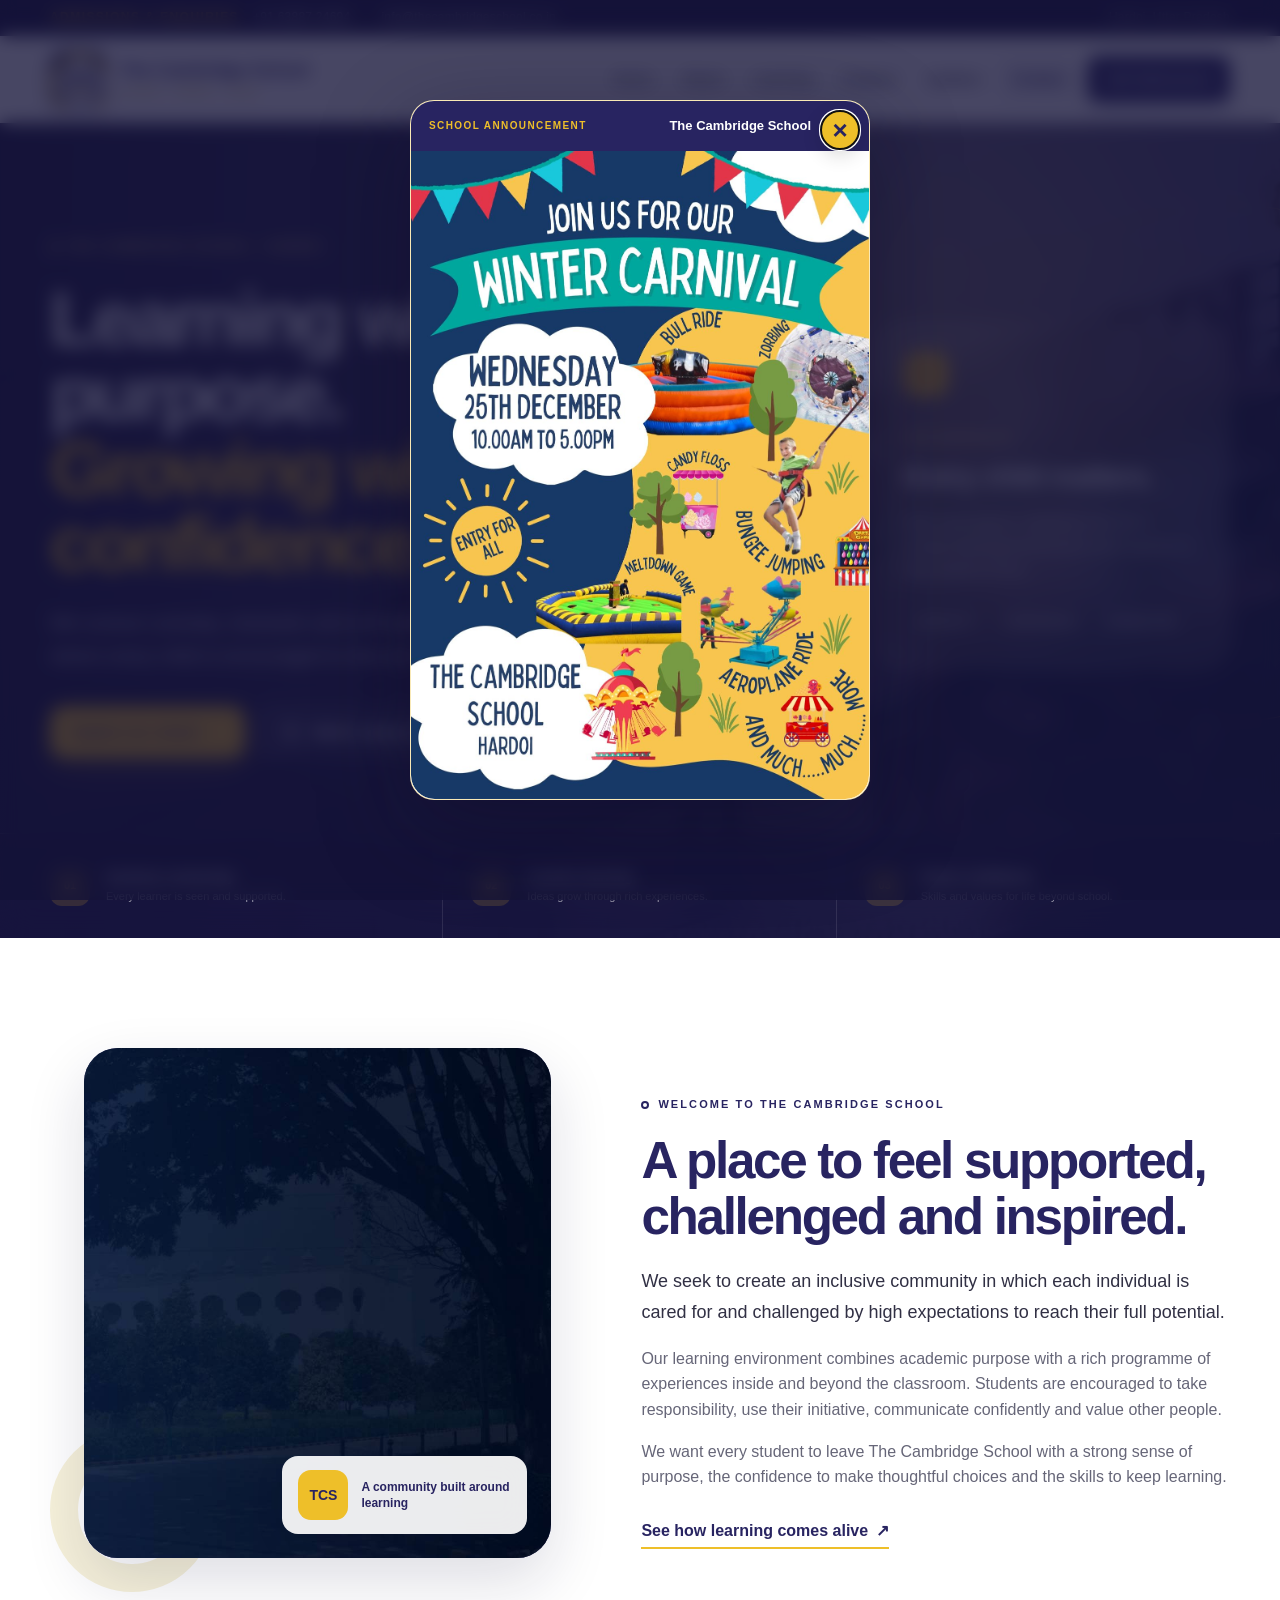
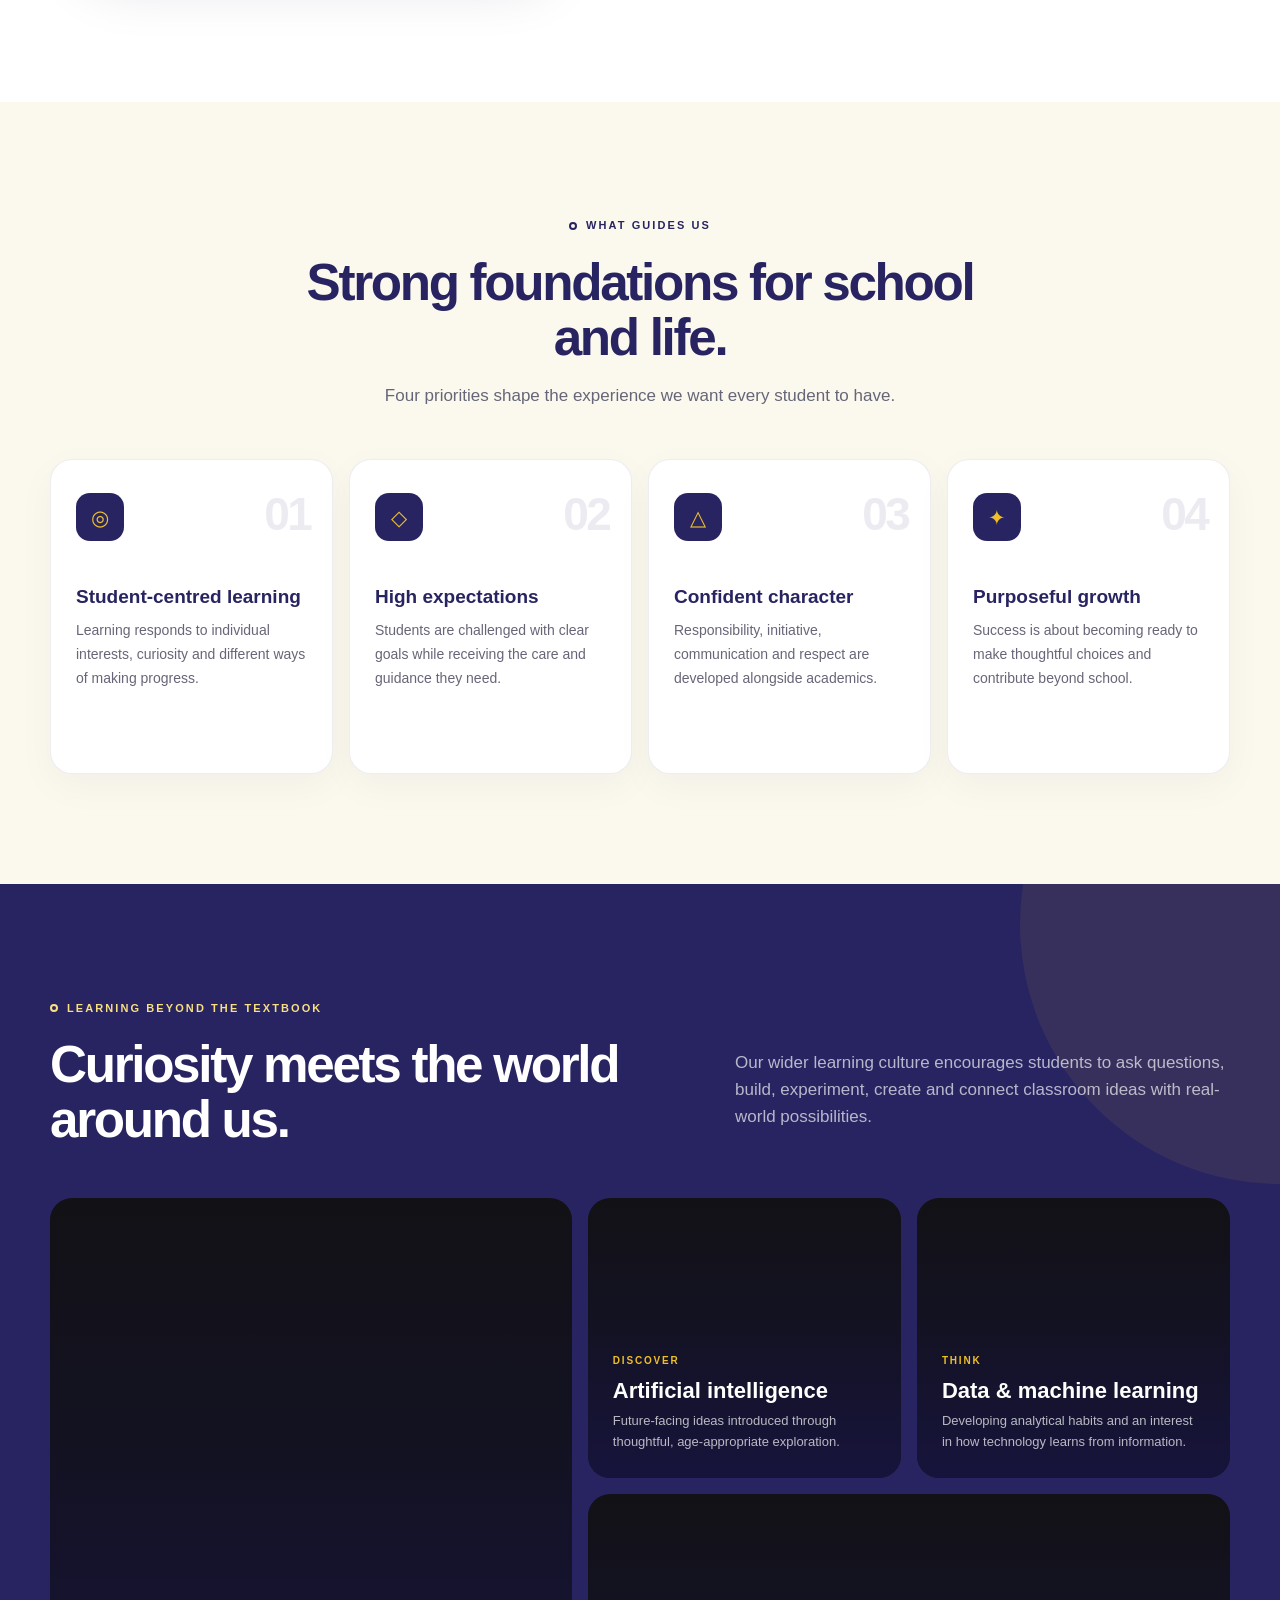
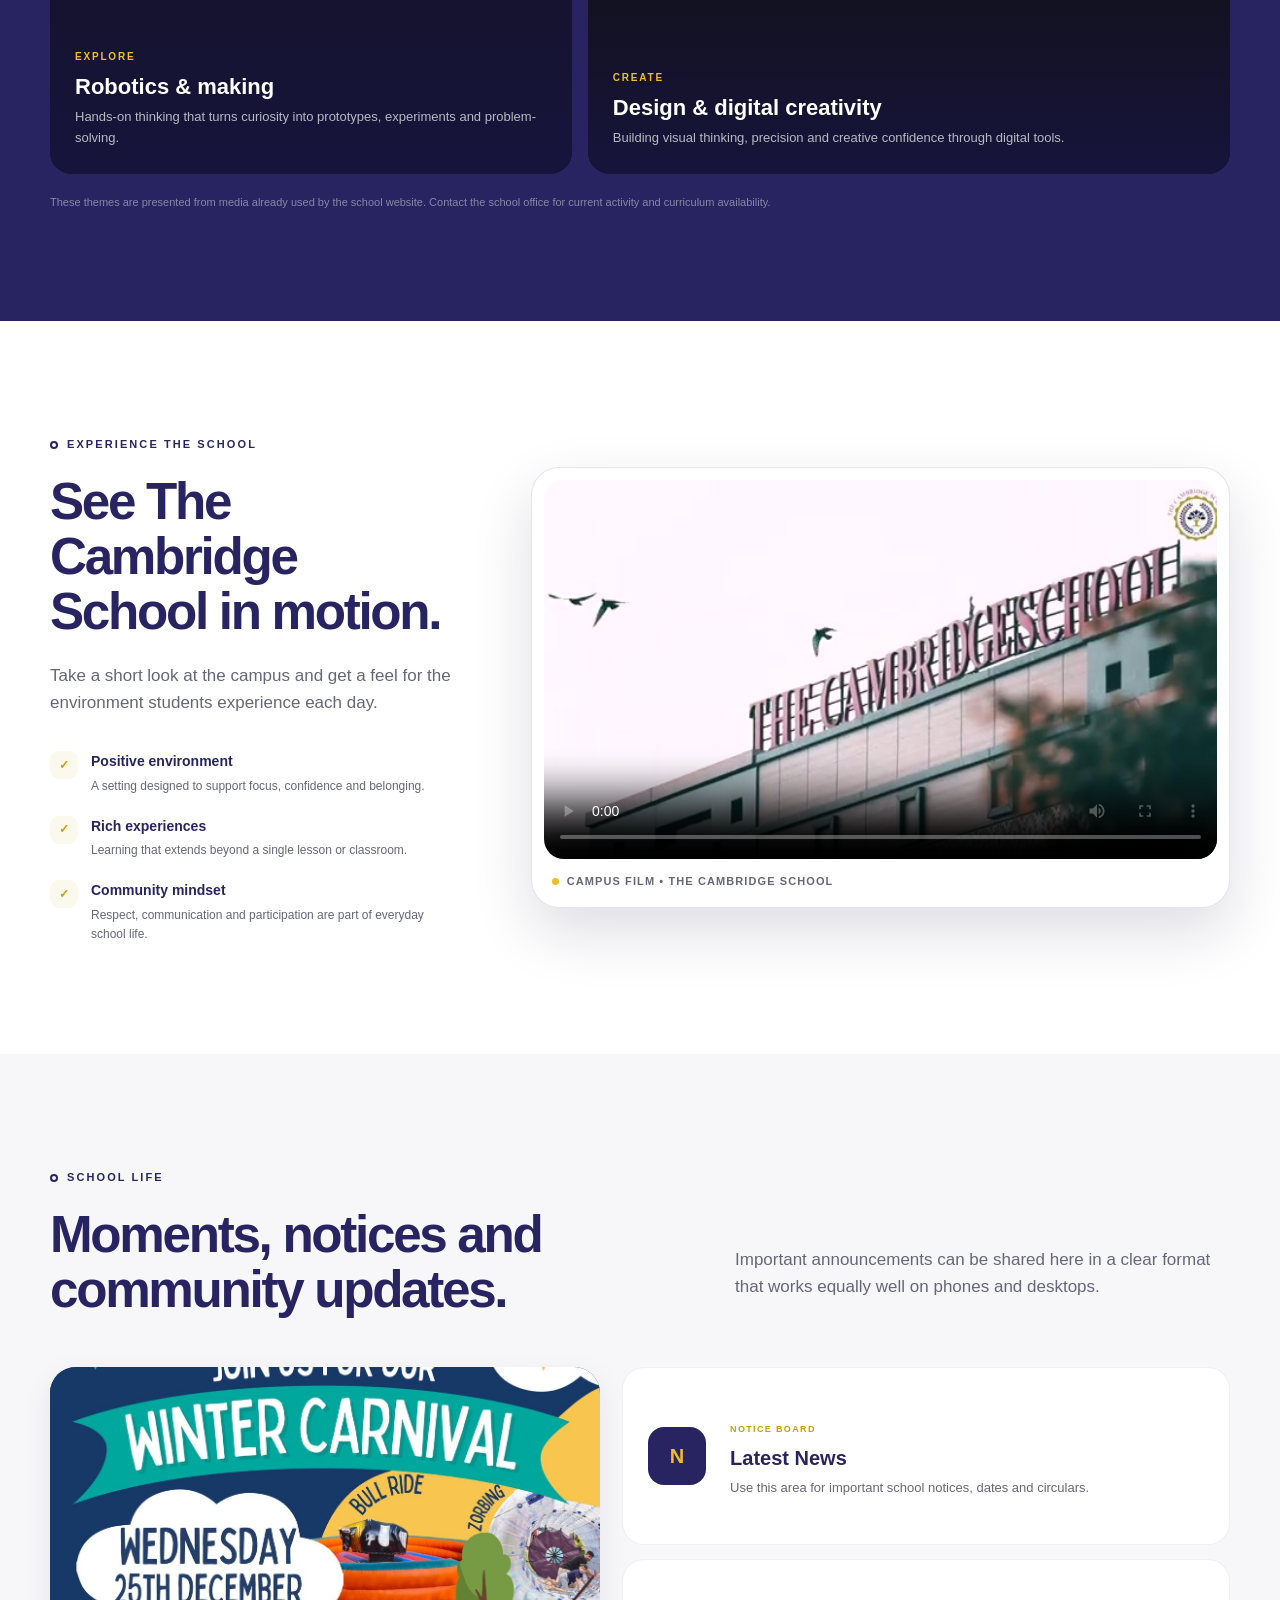
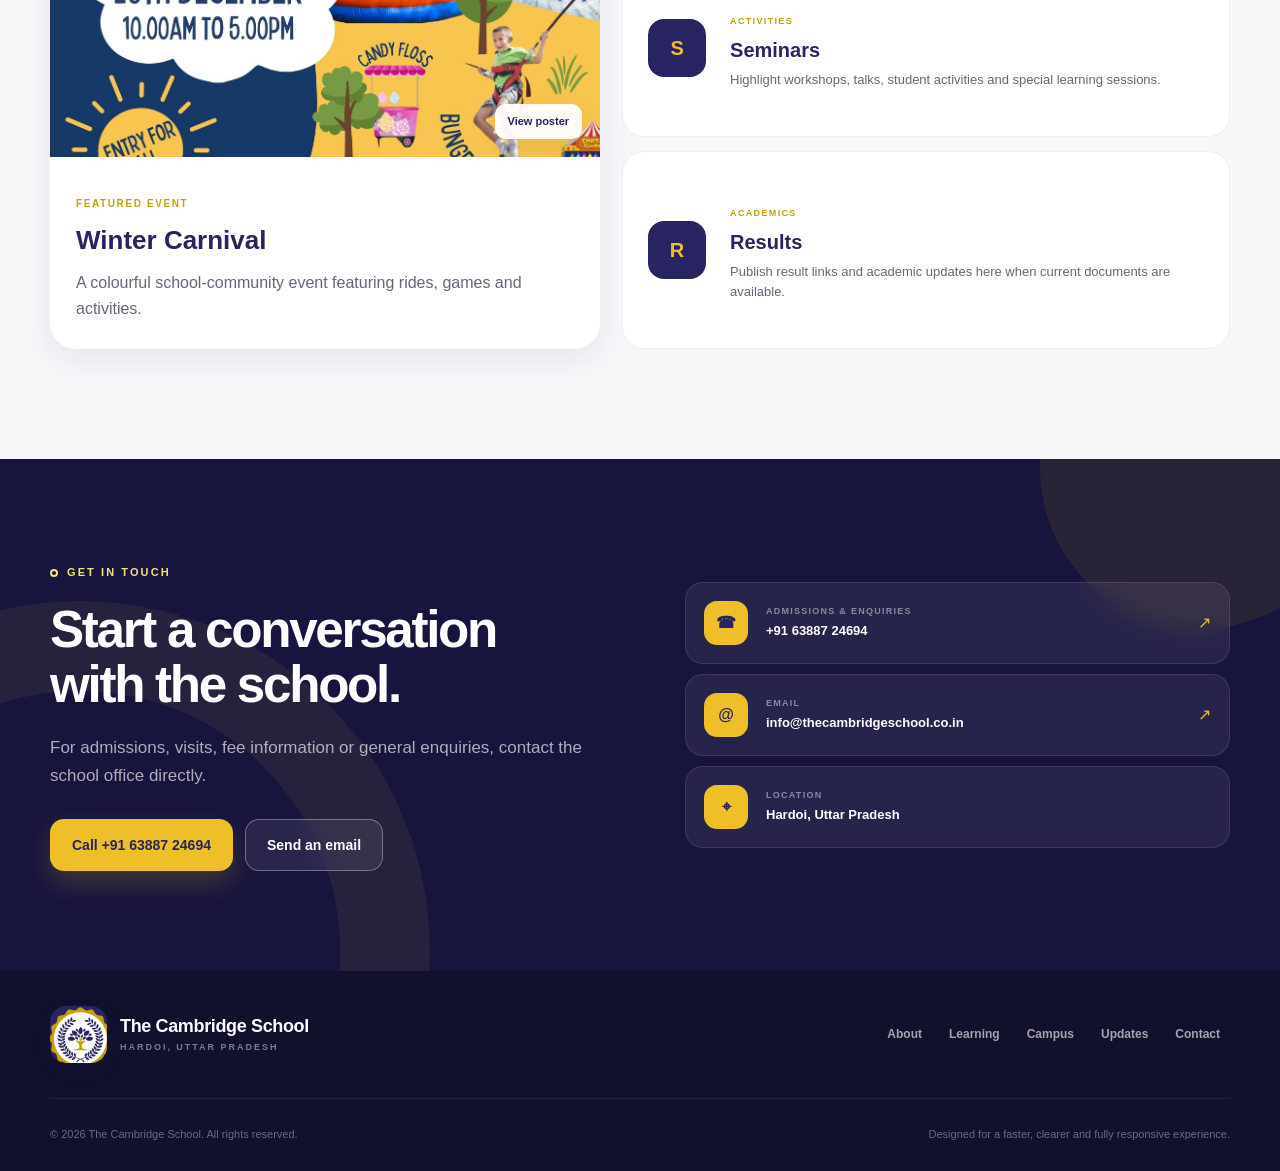
==== index.html @ be582497 "Add files via upload" ====
<!doctype html>
<html lang="en">
<head>
  <meta charset="utf-8">
  <meta name="viewport" content="width=device-width, initial-scale=1">
  <meta name="theme-color" content="#282461">
  <meta name="description" content="The Cambridge School, Hardoi. A caring, inclusive learning community focused on confidence, curiosity and purposeful growth.">
  <title>The Cambridge School | Hardoi</title>
  <link rel="icon" href="images/crest.png">
  <link rel="preload" href="images/campus-hero.jpg" as="image">
  <link rel="stylesheet" href="css/style.css">
</head>
<body>
  <a class="skip-link" href="#main">Skip to content</a>

  <div class="welcome-popup" id="welcome-popup" hidden aria-hidden="true">
    <div class="welcome-popup-backdrop" data-welcome-close></div>
    <section class="welcome-popup-card" role="dialog" aria-modal="true" aria-labelledby="welcome-popup-title">
      <button class="welcome-popup-close" type="button" data-welcome-close aria-label="Close announcement">×</button>
      <div class="welcome-popup-heading">
        <span>School announcement</span>
        <strong id="welcome-popup-title">The Cambridge School</strong>
      </div>
      <img src="images/tcss.jpeg" alt="The Cambridge School announcement">
    </section>
  </div>

  <div class="utility-bar">
    <div class="container utility-inner">
      <div class="utility-left">
        <span class="utility-label">Admissions & Enquiries</span>
        <a href="tel:+916388724694">+91 63887 24694</a>
        <span class="utility-separator" aria-hidden="true"></span>
        <a href="mailto:info@thecambridgeschool.co.in">info@thecambridgeschool.co.in</a>
      </div>
      <div class="utility-right">
        <span>Hardoi, Uttar Pradesh</span>
      </div>
    </div>
  </div>

  <header class="site-header" id="site-header">
    <div class="container nav-wrap">
      <a class="brand" href="#home" aria-label="The Cambridge School home">
        <span class="brand-mark"><img src="images/crest.png" alt="The Cambridge School crest"></span>
        <span class="brand-copy">
          <strong>The Cambridge School</strong>
          <small>Learn • Grow • Lead</small>
        </span>
      </a>

      <button class="menu-toggle" type="button" aria-expanded="false" aria-controls="site-nav" aria-label="Open navigation">
        <span></span><span></span><span></span>
      </button>

      <nav class="site-nav" id="site-nav" aria-label="Main navigation">
        <a href="#home">Home</a>
        <a href="#about">About</a>
        <a href="#learning">Learning</a>
        <a href="#campus">Campus</a>
        <a href="#updates">Updates</a>
        <a href="#contact">Contact</a>
        <a class="nav-cta" href="tel:+916388724694">Call Admissions</a>
      </nav>
    </div>
  </header>

  <main id="main">
    <section class="hero" id="home" aria-labelledby="hero-title">
      <video class="hero-video" autoplay muted loop playsinline poster="images/campus-hero.jpg" aria-hidden="true">
        <source src="media/campus-tour.mp4" type="video/mp4">
      </video>
      <div class="hero-overlay"></div>
      <div class="hero-shape hero-shape-one" aria-hidden="true"></div>
      <div class="hero-shape hero-shape-two" aria-hidden="true"></div>

      <div class="container hero-content">
        <div class="hero-copy reveal">
          <span class="eyebrow eyebrow-light"><span class="eyebrow-dot"></span>The Cambridge School • Hardoi</span>
          <h1 id="hero-title">Learning with purpose.<br><span>Growing with confidence.</span></h1>
          <p>We nurture curiosity, character and self-belief in an inclusive school community where every child is encouraged to discover their potential.</p>
          <div class="hero-actions">
            <a class="button button-primary" href="#about">Explore our school <span aria-hidden="true">→</span></a>
            <a class="button button-ghost" href="#campus"><span class="play-icon" aria-hidden="true">▶</span> Watch campus film</a>
          </div>
        </div>

        <aside class="hero-card reveal" aria-label="Our approach">
          <div class="hero-card-icon" aria-hidden="true">✦</div>
          <p class="card-kicker">Our approach</p>
          <h2>Every child matters.</h2>
          <p>High expectations, individual care and a creative learning environment work together to help students thrive.</p>
          <div class="value-pills" aria-label="School values">
            <span>Curiosity</span><span>Confidence</span><span>Character</span>
          </div>
        </aside>
      </div>

      <div class="hero-bottom">
        <div class="container hero-highlights">
          <div><span class="highlight-icon">01</span><p><strong>Inclusive community</strong><small>Every learner is seen and supported.</small></p></div>
          <div><span class="highlight-icon">02</span><p><strong>Creative learning</strong><small>Ideas grow through rich experiences.</small></p></div>
          <div><span class="highlight-icon">03</span><p><strong>Future confidence</strong><small>Skills and values for life beyond school.</small></p></div>
        </div>
      </div>
    </section>

    <section class="section intro" id="about">
      <div class="container intro-grid">
        <div class="intro-visual reveal">
          <div class="image-frame">
            <img src="images/about-us-bg.jpg" alt="The Cambridge School campus">
            <div class="image-badge">
              <span class="image-badge-number">TCS</span>
              <span>A community built around learning</span>
            </div>
          </div>
          <div class="gold-orbit" aria-hidden="true"></div>
        </div>

        <div class="intro-copy reveal">
          <span class="eyebrow"><span class="eyebrow-dot"></span>Welcome to The Cambridge School</span>
          <h2>A place to feel supported, challenged and inspired.</h2>
          <p class="lead">We seek to create an inclusive community in which each individual is cared for and challenged by high expectations to reach their full potential.</p>
          <p>Our learning environment combines academic purpose with a rich programme of experiences inside and beyond the classroom. Students are encouraged to take responsibility, use their initiative, communicate confidently and value other people.</p>
          <p>We want every student to leave The Cambridge School with a strong sense of purpose, the confidence to make thoughtful choices and the skills to keep learning.</p>
          <a class="text-link" href="#learning">See how learning comes alive <span aria-hidden="true">↗</span></a>
        </div>
      </div>
    </section>

    <section class="section principles" aria-labelledby="principles-title">
      <div class="container">
        <div class="section-heading centered reveal">
          <span class="eyebrow"><span class="eyebrow-dot"></span>What guides us</span>
          <h2 id="principles-title">Strong foundations for school and life.</h2>
          <p>Four priorities shape the experience we want every student to have.</p>
        </div>
        <div class="principle-grid">
          <article class="principle-card reveal">
            <span class="principle-number">01</span>
            <div class="principle-icon" aria-hidden="true">◎</div>
            <h3>Student-centred learning</h3>
            <p>Learning responds to individual interests, curiosity and different ways of making progress.</p>
          </article>
          <article class="principle-card reveal">
            <span class="principle-number">02</span>
            <div class="principle-icon" aria-hidden="true">◇</div>
            <h3>High expectations</h3>
            <p>Students are challenged with clear goals while receiving the care and guidance they need.</p>
          </article>
          <article class="principle-card reveal">
            <span class="principle-number">03</span>
            <div class="principle-icon" aria-hidden="true">△</div>
            <h3>Confident character</h3>
            <p>Responsibility, initiative, communication and respect are developed alongside academics.</p>
          </article>
          <article class="principle-card reveal">
            <span class="principle-number">04</span>
            <div class="principle-icon" aria-hidden="true">✦</div>
            <h3>Purposeful growth</h3>
            <p>Success is about becoming ready to make thoughtful choices and contribute beyond school.</p>
          </article>
        </div>
      </div>
    </section>

    <section class="section learning" id="learning" aria-labelledby="learning-title">
      <div class="container">
        <div class="section-heading split-heading reveal">
          <div>
            <span class="eyebrow eyebrow-light"><span class="eyebrow-dot"></span>Learning beyond the textbook</span>
            <h2 id="learning-title">Curiosity meets the world around us.</h2>
          </div>
          <p>Our wider learning culture encourages students to ask questions, build, experiment, create and connect classroom ideas with real-world possibilities.</p>
        </div>

        <div class="learning-grid">
          <article class="learning-card large reveal" style="--card-image:url('images/robotics.jpg')">
            <div class="learning-card-content">
              <span>Explore</span>
              <h3>Robotics & making</h3>
              <p>Hands-on thinking that turns curiosity into prototypes, experiments and problem-solving.</p>
            </div>
          </article>
          <article class="learning-card reveal" style="--card-image:url('images/artificial-intelligence.jpg')">
            <div class="learning-card-content">
              <span>Discover</span>
              <h3>Artificial intelligence</h3>
              <p>Future-facing ideas introduced through thoughtful, age-appropriate exploration.</p>
            </div>
          </article>
          <article class="learning-card reveal" style="--card-image:url('images/machine-learning.jpg')">
            <div class="learning-card-content">
              <span>Think</span>
              <h3>Data & machine learning</h3>
              <p>Developing analytical habits and an interest in how technology learns from information.</p>
            </div>
          </article>
          <article class="learning-card wide reveal" style="--card-image:url('images/autocad.jpg')">
            <div class="learning-card-content">
              <span>Create</span>
              <h3>Design & digital creativity</h3>
              <p>Building visual thinking, precision and creative confidence through digital tools.</p>
            </div>
          </article>
        </div>
        <p class="learning-note reveal">These themes are presented from media already used by the school website. Contact the school office for current activity and curriculum availability.</p>
      </div>
    </section>

    <section class="section campus" id="campus" aria-labelledby="campus-title">
      <div class="container campus-grid">
        <div class="campus-copy reveal">
          <span class="eyebrow"><span class="eyebrow-dot"></span>Experience the school</span>
          <h2 id="campus-title">See The Cambridge School in motion.</h2>
          <p>Take a short look at the campus and get a feel for the environment students experience each day.</p>
          <div class="campus-points">
            <div><span>✓</span><p><strong>Positive environment</strong><small>A setting designed to support focus, confidence and belonging.</small></p></div>
            <div><span>✓</span><p><strong>Rich experiences</strong><small>Learning that extends beyond a single lesson or classroom.</small></p></div>
            <div><span>✓</span><p><strong>Community mindset</strong><small>Respect, communication and participation are part of everyday school life.</small></p></div>
          </div>
        </div>
        <div class="video-shell reveal">
          <video controls preload="metadata" poster="images/campus-hero.jpg">
            <source src="media/campus-tour.mp4" type="video/mp4">
            Your browser does not support embedded video.
          </video>
          <div class="video-caption"><span class="video-dot"></span>Campus film • The Cambridge School</div>
        </div>
      </div>
    </section>

    <section class="section updates" id="updates" aria-labelledby="updates-title">
      <div class="container">
        <div class="section-heading split-heading dark-text reveal">
          <div>
            <span class="eyebrow"><span class="eyebrow-dot"></span>School life</span>
            <h2 id="updates-title">Moments, notices and community updates.</h2>
          </div>
          <p>Important announcements can be shared here in a clear format that works equally well on phones and desktops.</p>
        </div>

        <div class="updates-grid">
          <article class="event-card reveal">
            <button class="event-image-button" type="button" data-poster-open aria-label="View Winter Carnival poster">
              <img src="images/winter-carnival.jpeg" alt="Winter Carnival event poster">
              <span>View poster</span>
            </button>
            <div class="event-content">
              <span class="event-tag">Featured event</span>
              <h3>Winter Carnival</h3>
              <p>A colourful school-community event featuring rides, games and activities.</p>
            </div>
          </article>

          <div class="update-stack">
            <article class="update-card reveal">
              <div class="update-icon" aria-hidden="true">N</div>
              <div><span>Notice board</span><h3>Latest News</h3><p>Use this area for important school notices, dates and circulars.</p></div>
            </article>
            <article class="update-card reveal">
              <div class="update-icon" aria-hidden="true">S</div>
              <div><span>Activities</span><h3>Seminars</h3><p>Highlight workshops, talks, student activities and special learning sessions.</p></div>
            </article>
            <article class="update-card reveal">
              <div class="update-icon" aria-hidden="true">R</div>
              <div><span>Academics</span><h3>Results</h3><p>Publish result links and academic updates here when current documents are available.</p></div>
            </article>
          </div>
        </div>
      </div>
    </section>

    <section class="contact-section" id="contact" aria-labelledby="contact-title">
      <div class="container contact-grid">
        <div class="contact-copy reveal">
          <span class="eyebrow eyebrow-light"><span class="eyebrow-dot"></span>Get in touch</span>
          <h2 id="contact-title">Start a conversation with the school.</h2>
          <p>For admissions, visits, fee information or general enquiries, contact the school office directly.</p>
          <div class="contact-actions">
            <a class="button button-primary" href="tel:+916388724694">Call +91 63887 24694</a>
            <a class="button button-ghost" href="mailto:info@thecambridgeschool.co.in">Send an email</a>
          </div>
        </div>
        <div class="contact-cards reveal">
          <a href="tel:+916388724694"><span class="contact-card-icon">☎</span><div><small>Admissions & Enquiries</small><strong>+91 63887 24694</strong></div><span>↗</span></a>
          <a href="mailto:info@thecambridgeschool.co.in"><span class="contact-card-icon">@</span><div><small>Email</small><strong>info@thecambridgeschool.co.in</strong></div><span>↗</span></a>
          <div class="contact-card-static"><span class="contact-card-icon">⌖</span><div><small>Location</small><strong>Hardoi, Uttar Pradesh</strong></div></div>
        </div>
      </div>
    </section>
  </main>

  <footer class="site-footer">
    <div class="container footer-top">
      <a class="brand footer-brand" href="#home">
        <span class="brand-mark"><img src="images/crest.png" alt=""></span>
        <span class="brand-copy"><strong>The Cambridge School</strong><small>Hardoi, Uttar Pradesh</small></span>
      </a>
      <div class="footer-links" aria-label="Footer navigation">
        <a href="#about">About</a><a href="#learning">Learning</a><a href="#campus">Campus</a><a href="#updates">Updates</a><a href="#contact">Contact</a>
      </div>
    </div>
    <div class="container footer-bottom">
      <p>© <span id="year"></span> The Cambridge School. All rights reserved.</p>
      <p>Designed for a faster, clearer and fully responsive experience.</p>
    </div>
  </footer>

  <button class="back-to-top" type="button" aria-label="Back to top" title="Back to top">↑</button>

  <dialog class="poster-modal" id="poster-modal">
    <button class="modal-close" type="button" data-poster-close aria-label="Close poster">×</button>
    <img src="images/winter-carnival.jpeg" alt="Winter Carnival poster in full view">
  </dialog>

  <script src="js/main.js"></script>
</body>
</html>
---- css/style.css ----
:root {
  --navy: #282461;
  --navy-deep: #17143e;
  --navy-soft: #39347c;
  --gold: #c3a207;
  --yellow: #eebf29;
  --yellow-soft: #f8df82;
  --cream: #fbf8ee;
  --paper: #ffffff;
  --ink: #171727;
  --muted: #666678;
  --line: rgba(40, 36, 97, 0.12);
  --shadow-sm: 0 10px 30px rgba(23, 20, 62, 0.08);
  --shadow-md: 0 24px 60px rgba(23, 20, 62, 0.14);
  --shadow-lg: 0 34px 90px rgba(23, 20, 62, 0.22);
  --radius-sm: 14px;
  --radius-md: 22px;
  --radius-lg: 34px;
  --container: min(1180px, calc(100% - 40px));
}

* { box-sizing: border-box; }
html { scroll-behavior: smooth; }
body {
  margin: 0;
  background: var(--paper);
  color: var(--ink);
  font-family: Inter, ui-sans-serif, -apple-system, BlinkMacSystemFont, "Segoe UI", Roboto, Helvetica, Arial, sans-serif;
  line-height: 1.6;
  -webkit-font-smoothing: antialiased;
}
body.menu-open { overflow: hidden; }
img, video { display: block; max-width: 100%; }
a { color: inherit; text-decoration: none; }
button { font: inherit; }
::selection { background: var(--yellow); color: var(--navy); }

.skip-link {
  position: fixed;
  z-index: 9999;
  left: 16px;
  top: -80px;
  padding: 12px 16px;
  border-radius: 10px;
  background: var(--yellow);
  color: var(--navy);
  font-weight: 800;
  transition: top .2s ease;
}
.skip-link:focus { top: 16px; }
.container { width: var(--container); margin-inline: auto; }

.utility-bar {
  position: relative;
  z-index: 60;
  background: var(--navy-deep);
  color: rgba(255,255,255,.85);
  font-size: 12px;
  letter-spacing: .02em;
}
.utility-inner { min-height: 36px; display: flex; align-items: center; justify-content: space-between; gap: 20px; }
.utility-left { display: flex; align-items: center; gap: 14px; }
.utility-left a { transition: color .2s ease; }
.utility-left a:hover { color: var(--yellow); }
.utility-label { color: var(--yellow); font-weight: 800; text-transform: uppercase; letter-spacing: .12em; }
.utility-separator { width: 3px; height: 3px; border-radius: 50%; background: rgba(255,255,255,.4); }
.utility-right { color: rgba(255,255,255,.58); }

.site-header {
  position: sticky;
  z-index: 50;
  top: 0;
  background: rgba(255,255,255,.96);
  backdrop-filter: blur(16px);
  border-bottom: 1px solid transparent;
  transition: box-shadow .25s ease, border-color .25s ease;
}
.site-header.scrolled { box-shadow: 0 12px 35px rgba(23,20,62,.08); border-color: var(--line); }
.nav-wrap { min-height: 86px; display: flex; align-items: center; justify-content: space-between; gap: 28px; }
.brand { display: inline-flex; align-items: center; gap: 13px; min-width: 0; }
.brand-mark {
  width: 57px;
  height: 57px;
  display: grid;
  place-items: center;
  overflow: hidden;
  border-radius: 16px;
  background: var(--navy);
  box-shadow: 0 7px 18px rgba(40,36,97,.18);
}
.brand-mark img { width: 100%; height: 100%; object-fit: contain; }
.brand-copy { display: grid; line-height: 1.2; }
.brand-copy strong { color: var(--navy); font-size: 18px; letter-spacing: -.02em; }
.brand-copy small { margin-top: 5px; color: var(--gold); font-size: 9px; font-weight: 800; text-transform: uppercase; letter-spacing: .22em; }
.site-nav { display: flex; align-items: center; gap: 6px; }
.site-nav > a { padding: 12px 12px; border-radius: 10px; color: #4f4f62; font-size: 14px; font-weight: 700; transition: color .2s ease, background .2s ease; }
.site-nav > a:hover, .site-nav > a.active { color: var(--navy); background: rgba(40,36,97,.055); }
.site-nav .nav-cta { margin-left: 5px; background: var(--navy); color: white; padding-inline: 17px; box-shadow: 0 8px 18px rgba(40,36,97,.16); }
.site-nav .nav-cta:hover { color: var(--navy); background: var(--yellow); }
.menu-toggle { display: none; width: 45px; height: 45px; padding: 0; border: 0; border-radius: 12px; background: var(--navy); cursor: pointer; }
.menu-toggle span { display: block; width: 20px; height: 2px; margin: 4px auto; border-radius: 3px; background: white; transition: transform .25s ease, opacity .2s ease; }

.hero {
  position: relative;
  min-height: calc(100vh - 122px);
  min-height: 760px;
  display: flex;
  align-items: stretch;
  overflow: clip;
  background: var(--navy-deep);
  color: white;
}
.hero-video { position: absolute; inset: 0; width: 100%; height: 100%; object-fit: cover; opacity: .56; }
.hero-overlay { position: absolute; inset: 0; background: linear-gradient(92deg, rgba(23,20,62,.97) 0%, rgba(23,20,62,.84) 38%, rgba(23,20,62,.43) 72%, rgba(23,20,62,.55) 100%); }
.hero::after { content:""; position:absolute; inset:0; background: radial-gradient(circle at 74% 28%, rgba(238,191,41,.18), transparent 28%), linear-gradient(to top, rgba(23,20,62,.75), transparent 42%); pointer-events:none; }
.hero-shape { position: absolute; z-index: 1; border: 1px solid rgba(238,191,41,.23); border-radius: 50%; }
.hero-shape-one { width: 520px; height: 520px; right: -205px; top: 80px; }
.hero-shape-two { width: 240px; height: 240px; right: 130px; top: 235px; }
.hero-content { position: relative; z-index: 3; padding: 110px 0 180px; display: grid; grid-template-columns: minmax(0, 1.35fr) minmax(310px, .65fr); gap: 80px; align-items: center; }
.hero-copy { max-width: 760px; }
.eyebrow { display: inline-flex; align-items: center; gap: 9px; color: var(--navy); font-size: 11px; font-weight: 900; text-transform: uppercase; letter-spacing: .19em; }
.eyebrow-light { color: var(--yellow-soft); }
.eyebrow-dot { width: 8px; height: 8px; border: 2px solid currentColor; border-radius: 50%; box-shadow: inset 0 0 0 2px transparent; }
.hero h1 { margin: 22px 0 24px; max-width: 820px; font-size: clamp(54px, 6vw, 86px); line-height: .98; letter-spacing: -.055em; font-weight: 800; }
.hero h1 span { color: var(--yellow); }
.hero-copy > p { max-width: 680px; margin: 0; color: rgba(255,255,255,.79); font-size: 19px; line-height: 1.75; }
.hero-actions { display: flex; flex-wrap: wrap; align-items: center; gap: 12px; margin-top: 34px; }
.button { min-height: 52px; display: inline-flex; align-items: center; justify-content: center; gap: 10px; padding: 0 21px; border: 1px solid transparent; border-radius: 14px; font-weight: 800; font-size: 14px; transition: transform .2s ease, background .2s ease, color .2s ease, border-color .2s ease; }
.button:hover { transform: translateY(-2px); }
.button-primary { background: var(--yellow); color: var(--navy); box-shadow: 0 12px 28px rgba(238,191,41,.2); }
.button-primary:hover { background: #f4c93f; }
.button-ghost { border-color: rgba(255,255,255,.32); background: rgba(255,255,255,.08); color: white; backdrop-filter: blur(12px); }
.button-ghost:hover { border-color: rgba(255,255,255,.55); background: rgba(255,255,255,.14); }
.play-icon { width: 24px; height: 24px; display: grid; place-items: center; padding-left: 2px; border-radius: 50%; background: rgba(255,255,255,.14); font-size: 8px; }
.hero-card { align-self: center; max-width: 380px; justify-self: end; padding: 30px; border: 1px solid rgba(255,255,255,.16); border-radius: 28px; background: rgba(255,255,255,.10); backdrop-filter: blur(20px); box-shadow: var(--shadow-lg); }
.hero-card-icon { width: 44px; height: 44px; display: grid; place-items: center; margin-bottom: 34px; border-radius: 13px; background: var(--yellow); color: var(--navy); font-size: 20px; }
.card-kicker { margin: 0 0 7px; color: var(--yellow-soft); font-size: 11px; font-weight: 900; text-transform: uppercase; letter-spacing: .16em; }
.hero-card h2 { margin: 0 0 12px; font-size: 28px; letter-spacing: -.03em; }
.hero-card > p:last-of-type { margin: 0; color: rgba(255,255,255,.74); font-size: 14px; line-height: 1.7; }
.value-pills { display: flex; flex-wrap: wrap; gap: 7px; margin-top: 24px; }
.value-pills span { padding: 7px 10px; border: 1px solid rgba(255,255,255,.14); border-radius: 999px; color: rgba(255,255,255,.86); font-size: 10px; font-weight: 800; text-transform: uppercase; letter-spacing: .07em; }
.hero-bottom { position: absolute; z-index: 4; left: 0; right: 0; bottom: 0; border-top: 1px solid rgba(255,255,255,.12); background: rgba(23,20,62,.56); backdrop-filter: blur(16px); }
.hero-highlights { min-height: 104px; display: grid; grid-template-columns: repeat(3,1fr); }
.hero-highlights > div { display: flex; align-items: center; gap: 16px; padding: 18px 28px; border-right: 1px solid rgba(255,255,255,.10); }
.hero-highlights > div:first-child { padding-left: 0; }
.hero-highlights > div:last-child { border-right: 0; }
.highlight-icon { width: 40px; height: 40px; flex: 0 0 auto; display: grid; place-items: center; border-radius: 12px; background: rgba(238,191,41,.14); color: var(--yellow); font-size: 11px; font-weight: 900; }
.hero-highlights p { margin: 0; display: grid; line-height: 1.25; }
.hero-highlights strong { font-size: 13px; }
.hero-highlights small { margin-top: 5px; color: rgba(255,255,255,.57); font-size: 11px; }

.section { padding: 110px 0; }
.intro { background: var(--paper); }
.intro-grid { display: grid; grid-template-columns: .92fr 1.08fr; gap: 90px; align-items: center; }
.intro-visual { position: relative; padding: 0 0 34px 34px; }
.image-frame { position: relative; min-height: 510px; overflow: hidden; border-radius: var(--radius-lg); box-shadow: var(--shadow-md); background: var(--navy); }
.image-frame img { width: 100%; height: 100%; min-height: 510px; object-fit: cover; opacity: .98; }
.image-badge { position: absolute; right: 24px; bottom: 24px; max-width: 245px; display: flex; align-items: center; gap: 13px; padding: 14px 16px; border-radius: 16px; background: rgba(255,255,255,.92); backdrop-filter: blur(14px); box-shadow: var(--shadow-sm); color: var(--navy); font-size: 12px; font-weight: 800; line-height: 1.35; }
.image-badge-number { width: 50px; height: 50px; flex: 0 0 auto; display: grid; place-items: center; border-radius: 13px; background: var(--yellow); color: var(--navy); font-size: 14px; font-weight: 900; }
.gold-orbit { position: absolute; left: 0; bottom: 0; width: 164px; height: 164px; border: 28px solid rgba(195,162,7,.15); border-radius: 50%; z-index: -1; }
.intro-copy h2, .section-heading h2, .campus-copy h2, .contact-copy h2 { margin: 17px 0 22px; color: var(--navy); font-size: clamp(38px, 4vw, 58px); line-height: 1.08; letter-spacing: -.045em; }
.intro-copy .lead { color: #313044; font-size: 18px; line-height: 1.72; }
.intro-copy p:not(.lead) { color: var(--muted); }
.text-link { display: inline-flex; align-items: center; gap: 8px; margin-top: 12px; color: var(--navy); font-weight: 900; border-bottom: 2px solid var(--yellow); padding-bottom: 4px; }

.principles { background: var(--cream); }
.section-heading { max-width: 740px; margin-bottom: 50px; }
.section-heading.centered { margin-inline: auto; text-align: center; }
.section-heading.centered .eyebrow { justify-content: center; }
.section-heading h2 { margin-bottom: 14px; }
.section-heading > p, .split-heading > p { color: var(--muted); font-size: 17px; }
.principle-grid { display: grid; grid-template-columns: repeat(4,1fr); gap: 16px; }
.principle-card { position: relative; min-height: 315px; padding: 28px 25px; overflow: hidden; border: 1px solid rgba(40,36,97,.08); border-radius: 22px; background: white; box-shadow: 0 12px 38px rgba(23,20,62,.04); transition: transform .25s ease, box-shadow .25s ease, border-color .25s ease; }
.principle-card:hover { transform: translateY(-7px); border-color: rgba(195,162,7,.28); box-shadow: var(--shadow-sm); }
.principle-number { position: absolute; right: 22px; top: 18px; color: rgba(40,36,97,.09); font-size: 46px; font-weight: 900; letter-spacing: -.06em; }
.principle-icon { width: 48px; height: 48px; display: grid; place-items: center; margin: 5px 0 44px; border-radius: 14px; background: var(--navy); color: var(--yellow); font-size: 21px; }
.principle-card h3 { margin: 0 0 10px; color: var(--navy); font-size: 19px; line-height: 1.25; }
.principle-card p { margin: 0; color: var(--muted); font-size: 14px; line-height: 1.7; }

.learning { position: relative; overflow: hidden; background: var(--navy); color: white; }
.learning::before { content:""; position:absolute; width:520px; height:520px; right:-260px; top:-220px; border-radius:50%; background:rgba(238,191,41,.08); }
.split-heading { max-width: none; display: grid; grid-template-columns: 1.1fr .9fr; gap: 80px; align-items: end; }
.split-heading h2 { margin-bottom: 0; }
.learning .split-heading h2 { color: white; }
.learning .split-heading > p { color: rgba(255,255,255,.67); }
.learning-grid { position: relative; display: grid; grid-template-columns: 1.25fr .75fr .75fr; grid-auto-rows: 280px; gap: 16px; }
.learning-card { position: relative; overflow: hidden; border-radius: 22px; background: #111; isolation: isolate; }
.learning-card::before { content:""; position:absolute; inset:0; z-index:-2; background-image:var(--card-image); background-size:cover; background-position:center; transition:transform .6s cubic-bezier(.2,.8,.2,1); }
.learning-card::after { content:""; position:absolute; inset:0; z-index:-1; background:linear-gradient(to top, rgba(23,20,62,.96) 0%, rgba(23,20,62,.38) 56%, rgba(23,20,62,.10) 100%); }
.learning-card:hover::before { transform: scale(1.06); }
.learning-card.large { grid-row: span 2; }
.learning-card.wide { grid-column: span 2; }
.learning-card-content { position:absolute; left:0; right:0; bottom:0; padding: 25px; }
.learning-card-content > span { color: var(--yellow); font-size: 10px; font-weight: 900; text-transform: uppercase; letter-spacing: .18em; }
.learning-card h3 { margin: 6px 0 8px; font-size: 22px; line-height: 1.15; }
.learning-card p { max-width: 500px; margin: 0; color: rgba(255,255,255,.70); font-size: 13px; line-height: 1.6; }
.learning-note { margin: 20px 0 0; color: rgba(255,255,255,.45); font-size: 11px; line-height: 1.6; }

.campus { background: white; }
.campus-grid { display: grid; grid-template-columns: .74fr 1.26fr; gap: 70px; align-items: center; }
.campus-copy > p { color: var(--muted); font-size: 17px; }
.campus-points { display: grid; gap: 19px; margin-top: 34px; }
.campus-points > div { display: flex; gap: 13px; align-items: flex-start; }
.campus-points > div > span { width: 28px; height: 28px; flex: 0 0 auto; display: grid; place-items: center; margin-top: 1px; border-radius: 9px; background: var(--cream); color: var(--gold); font-size: 12px; font-weight: 900; }
.campus-points p { margin: 0; display: grid; }
.campus-points strong { color: var(--navy); font-size: 14px; }
.campus-points small { margin-top: 4px; color: var(--muted); font-size: 12px; line-height: 1.6; }
.video-shell { padding: 12px; border: 1px solid var(--line); border-radius: 28px; background: white; box-shadow: var(--shadow-md); }
.video-shell video { width: 100%; aspect-ratio: 16/9; border-radius: 20px; background: var(--navy-deep); object-fit: cover; }
.video-caption { display: flex; align-items: center; gap: 8px; padding: 14px 8px 5px; color: var(--muted); font-size: 11px; font-weight: 800; text-transform: uppercase; letter-spacing: .10em; }
.video-dot { width: 7px; height: 7px; border-radius: 50%; background: var(--yellow); }

.updates { background: #f7f7fa; }
.split-heading.dark-text h2 { color: var(--navy); }
.updates-grid { display: grid; grid-template-columns: .95fr 1.05fr; gap: 22px; align-items: stretch; }
.event-card { overflow: hidden; border-radius: 26px; background: white; box-shadow: var(--shadow-sm); }
.event-image-button { position: relative; width: 100%; height: 390px; padding: 0; overflow: hidden; border: 0; background: var(--navy); cursor: zoom-in; }
.event-image-button img { width: 100%; height: 100%; object-fit: cover; object-position: 50% 22%; transition: transform .5s ease; }
.event-image-button:hover img { transform: scale(1.03); }
.event-image-button span { position: absolute; right: 18px; bottom: 18px; padding: 9px 13px; border-radius: 11px; background: rgba(255,255,255,.94); color: var(--navy); font-size: 11px; font-weight: 900; box-shadow: var(--shadow-sm); }
.event-content { padding: 24px 26px 28px; }
.event-tag { color: var(--gold); font-size: 10px; font-weight: 900; text-transform: uppercase; letter-spacing: .16em; }
.event-content h3 { margin: 6px 0 8px; color: var(--navy); font-size: 26px; }
.event-content p { margin: 0; color: var(--muted); }
.update-stack { display: grid; gap: 14px; }
.update-card { display: grid; grid-template-columns: 62px 1fr; gap: 20px; align-items: center; padding: 25px; border: 1px solid rgba(40,36,97,.07); border-radius: 22px; background: white; transition: transform .2s ease, box-shadow .2s ease; }
.update-card:hover { transform: translateX(4px); box-shadow: var(--shadow-sm); }
.update-icon { width: 58px; height: 58px; display: grid; place-items: center; border-radius: 16px; background: var(--navy); color: var(--yellow); font-weight: 900; font-size: 20px; }
.update-card span { color: var(--gold); font-size: 9px; font-weight: 900; text-transform: uppercase; letter-spacing: .15em; }
.update-card h3 { margin: 3px 0 4px; color: var(--navy); font-size: 20px; }
.update-card p { margin: 0; color: var(--muted); font-size: 13px; line-height: 1.55; }

.contact-section { position: relative; overflow: hidden; padding: 100px 0; background: var(--navy-deep); color: white; }
.contact-section::before { content:""; position:absolute; width:520px; height:520px; left:-270px; bottom:-330px; border-radius:50%; border:90px solid rgba(238,191,41,.07); }
.contact-section::after { content:""; position:absolute; width:320px; height:320px; right:-80px; top:-150px; border-radius:50%; background:rgba(195,162,7,.10); }
.contact-grid { position: relative; z-index: 1; display: grid; grid-template-columns: 1fr 1fr; gap: 90px; align-items: center; }
.contact-copy h2 { color: white; }
.contact-copy > p { max-width: 560px; color: rgba(255,255,255,.65); font-size: 17px; }
.contact-actions { display: flex; flex-wrap: wrap; gap: 12px; margin-top: 30px; }
.contact-cards { display: grid; gap: 10px; }
.contact-cards > a, .contact-card-static { min-height: 82px; display: grid; grid-template-columns: 48px 1fr auto; gap: 14px; align-items: center; padding: 14px 18px; border: 1px solid rgba(255,255,255,.10); border-radius: 18px; background: rgba(255,255,255,.07); backdrop-filter: blur(10px); transition: transform .2s ease, background .2s ease, border-color .2s ease; }
.contact-cards > a:hover { transform: translateX(5px); background: rgba(255,255,255,.11); border-color: rgba(238,191,41,.28); }
.contact-card-icon { width: 44px; height: 44px; display: grid; place-items: center; border-radius: 13px; background: var(--yellow); color: var(--navy); font-weight: 900; }
.contact-cards small, .contact-cards strong { display: block; }
.contact-cards small { color: rgba(255,255,255,.46); font-size: 9px; text-transform: uppercase; letter-spacing: .14em; font-weight: 900; }
.contact-cards strong { margin-top: 3px; color: white; font-size: 13px; overflow-wrap: anywhere; }
.contact-cards > a > span:last-child { color: var(--yellow); }

.site-footer { background: #11102d; color: white; }
.footer-top { min-height: 128px; display: flex; align-items: center; justify-content: space-between; gap: 30px; border-bottom: 1px solid rgba(255,255,255,.08); }
.footer-brand .brand-copy strong { color: white; }
.footer-brand .brand-copy small { color: rgba(255,255,255,.45); }
.footer-links { display: flex; flex-wrap: wrap; gap: 7px; }
.footer-links a { padding: 9px 10px; color: rgba(255,255,255,.62); font-size: 12px; font-weight: 700; transition: color .2s ease; }
.footer-links a:hover { color: var(--yellow); }
.footer-bottom { min-height: 72px; display: flex; align-items: center; justify-content: space-between; gap: 20px; color: rgba(255,255,255,.38); font-size: 11px; }
.footer-bottom p { margin: 0; }

.back-to-top { position: fixed; z-index: 40; right: 20px; bottom: 20px; width: 45px; height: 45px; border: 0; border-radius: 13px; background: var(--yellow); color: var(--navy); box-shadow: var(--shadow-sm); font-size: 20px; font-weight: 900; cursor: pointer; opacity: 0; visibility: hidden; transform: translateY(10px); transition: opacity .2s ease, visibility .2s ease, transform .2s ease; }
.back-to-top.visible { opacity: 1; visibility: visible; transform: translateY(0); }

.poster-modal { max-width: min(720px, calc(100% - 36px)); max-height: calc(100vh - 36px); padding: 0; border: 0; border-radius: 20px; overflow: visible; background: transparent; }
.poster-modal::backdrop { background: rgba(17,16,45,.86); backdrop-filter: blur(8px); }
.poster-modal img { max-height: calc(100vh - 40px); margin: auto; border-radius: 16px; box-shadow: var(--shadow-lg); }
.modal-close { position: absolute; z-index: 2; top: -13px; right: -13px; width: 38px; height: 38px; border: 0; border-radius: 50%; background: var(--yellow); color: var(--navy); box-shadow: var(--shadow-sm); font-size: 24px; line-height: 1; cursor: pointer; }

.reveal { opacity: 0; transform: translateY(22px); transition: opacity .75s ease, transform .75s cubic-bezier(.2,.8,.2,1); }
.reveal.in-view { opacity: 1; transform: translateY(0); }

@media (prefers-reduced-motion: reduce) {
  html { scroll-behavior: auto; }
  *, *::before, *::after { animation-duration: .01ms !important; animation-iteration-count: 1 !important; transition-duration: .01ms !important; }
  .reveal { opacity: 1; transform: none; }
  .hero-video { display: none; }
  .hero { background: var(--navy-deep) url('../images/campus-hero.jpg') center/cover no-repeat; }
}

@media (max-width: 1050px) {
  .site-nav > a { padding-inline: 8px; font-size: 13px; }
  .hero-content { grid-template-columns: 1fr .58fr; gap: 36px; }
  .hero-card { padding: 25px; }
  .intro-grid { gap: 55px; }
  .principle-grid { grid-template-columns: repeat(2,1fr); }
  .campus-grid { gap: 45px; }
}

@media (max-width: 900px) {
  .utility-right { display: none; }
  .menu-toggle { display: block; }
  .site-nav {
    position: fixed;
    z-index: 100;
    top: 86px;
    left: 20px;
    right: 20px;
    display: grid;
    gap: 4px;
    padding: 14px;
    border: 1px solid var(--line);
    border-radius: 18px;
    background: rgba(255,255,255,.98);
    box-shadow: var(--shadow-lg);
    opacity: 0;
    visibility: hidden;
    transform: translateY(-10px);
    transition: opacity .2s ease, visibility .2s ease, transform .2s ease;
  }
  .site-nav.open { opacity: 1; visibility: visible; transform: translateY(0); }
  .site-nav > a { padding: 13px 14px; }
  .site-nav .nav-cta { margin: 5px 0 0; text-align: center; }
  .menu-toggle[aria-expanded="true"] span:nth-child(1) { transform: translateY(6px) rotate(45deg); }
  .menu-toggle[aria-expanded="true"] span:nth-child(2) { opacity: 0; }
  .menu-toggle[aria-expanded="true"] span:nth-child(3) { transform: translateY(-6px) rotate(-45deg); }
  .hero { min-height: 860px; }
  .hero-content { grid-template-columns: 1fr; padding-top: 90px; padding-bottom: 170px; }
  .hero-copy { max-width: 700px; }
  .hero-card { display: none; }
  .hero-highlights > div { padding-inline: 14px; }
  .intro-grid, .campus-grid, .contact-grid, .updates-grid { grid-template-columns: 1fr; }
  .intro-grid, .campus-grid { gap: 50px; }
  .intro-visual { max-width: 720px; }
  .split-heading { grid-template-columns: 1fr; gap: 16px; }
  .learning-grid { grid-template-columns: 1fr 1fr; }
  .learning-card.large { grid-row: span 1; }
  .learning-card.wide { grid-column: span 2; }
  .contact-grid { gap: 50px; }
}

@media (max-width: 680px) {
  :root { --container: min(100% - 28px, 1180px); }
  .utility-bar { display: none; }
  .nav-wrap { min-height: 74px; }
  .site-nav { top: 74px; left: 14px; right: 14px; }
  .brand-mark { width: 48px; height: 48px; border-radius: 14px; }
  .brand-copy strong { font-size: 15px; }
  .brand-copy small { font-size: 8px; letter-spacing: .16em; }
  .menu-toggle { width: 42px; height: 42px; }
  .hero { min-height: 780px; }
  .hero-content { padding-top: 78px; padding-bottom: 195px; }
  .hero h1 { font-size: clamp(45px, 13vw, 64px); }
  .hero-copy > p { font-size: 16px; line-height: 1.65; }
  .hero-actions { align-items: stretch; }
  .hero-actions .button { width: 100%; }
  .hero-highlights { grid-template-columns: 1fr; padding: 12px 0; }
  .hero-highlights > div { min-height: 0; padding: 8px 0; border-right: 0; }
  .highlight-icon { width: 34px; height: 34px; border-radius: 10px; }
  .hero-highlights small { display: none; }
  .section { padding: 78px 0; }
  .intro-grid { gap: 40px; }
  .intro-visual { padding: 0 0 20px 14px; }
  .image-frame, .image-frame img { min-height: 360px; }
  .image-badge { right: 15px; bottom: 15px; max-width: calc(100% - 30px); }
  .intro-copy h2, .section-heading h2, .campus-copy h2, .contact-copy h2 { font-size: 39px; }
  .principle-grid { grid-template-columns: 1fr; }
  .principle-card { min-height: 270px; }
  .learning-grid { grid-template-columns: 1fr; grid-auto-rows: 270px; }
  .learning-card.wide { grid-column: span 1; }
  .event-image-button { height: 330px; }
  .update-card { grid-template-columns: 50px 1fr; padding: 20px 18px; gap: 14px; }
  .update-icon { width: 48px; height: 48px; border-radius: 14px; }
  .contact-section { padding: 78px 0; }
  .contact-actions .button { width: 100%; }
  .contact-cards > a, .contact-card-static { grid-template-columns: 44px 1fr auto; padding-inline: 14px; }
  .footer-top { min-height: 170px; padding: 32px 0; align-items: flex-start; flex-direction: column; }
  .footer-bottom { min-height: 100px; padding: 22px 0; align-items: flex-start; flex-direction: column; justify-content: center; }
}

@media (max-width: 390px) {
  .brand-copy small { display: none; }
  .hero h1 { font-size: 43px; }
  .button { font-size: 13px; }
  .contact-cards > a, .contact-card-static { grid-template-columns: 42px 1fr; }
  .contact-cards > a > span:last-child { display: none; }
}

/* Welcome announcement popup. Purely client-side: no form/postback. */
.welcome-popup[hidden] { display: none !important; }
.welcome-popup { position: fixed; inset: 0; z-index: 1000; display: grid; place-items: center; padding: 24px; }
.welcome-popup-backdrop { position: absolute; inset: 0; background: rgba(20,18,56,.78); backdrop-filter: blur(9px); }
.welcome-popup-card { position: relative; z-index: 1; width: min(460px, calc(100vw - 34px)); max-height: calc(100vh - 44px); overflow: auto; border: 1px solid rgba(238,191,41,.34); border-radius: 24px; background: #fff; box-shadow: 0 28px 90px rgba(13,12,37,.36); }
.welcome-popup-card img { display: block; width: 100%; height: auto; border-radius: 0 0 24px 24px; }
.welcome-popup-heading { display: flex; align-items: center; justify-content: space-between; gap: 18px; padding: 15px 58px 15px 18px; background: #282461; color: white; }
.welcome-popup-heading span { color: #EEBF29; font-size: 10px; font-weight: 900; text-transform: uppercase; letter-spacing: .14em; }
.welcome-popup-heading strong { font-size: 13px; text-align: right; }
.welcome-popup-close { position: absolute; z-index: 3; top: 10px; right: 10px; width: 38px; height: 38px; padding: 0; border: 0; border-radius: 50%; background: #EEBF29; color: #282461; font: 700 26px/38px Arial, sans-serif; cursor: pointer; box-shadow: 0 6px 20px rgba(0,0,0,.16); }
.welcome-popup-close:hover { background: #C3A207; }
body.popup-open { overflow: hidden; }
@media (max-width: 560px) {
  .welcome-popup { padding: 14px; }
  .welcome-popup-card { width: min(100%, 420px); max-height: calc(100vh - 28px); border-radius: 18px; }
  .welcome-popup-card img { border-radius: 0 0 18px 18px; }
  .welcome-popup-heading { align-items: flex-start; flex-direction: column; gap: 2px; padding-right: 58px; }
  .welcome-popup-heading strong { text-align: left; }
}
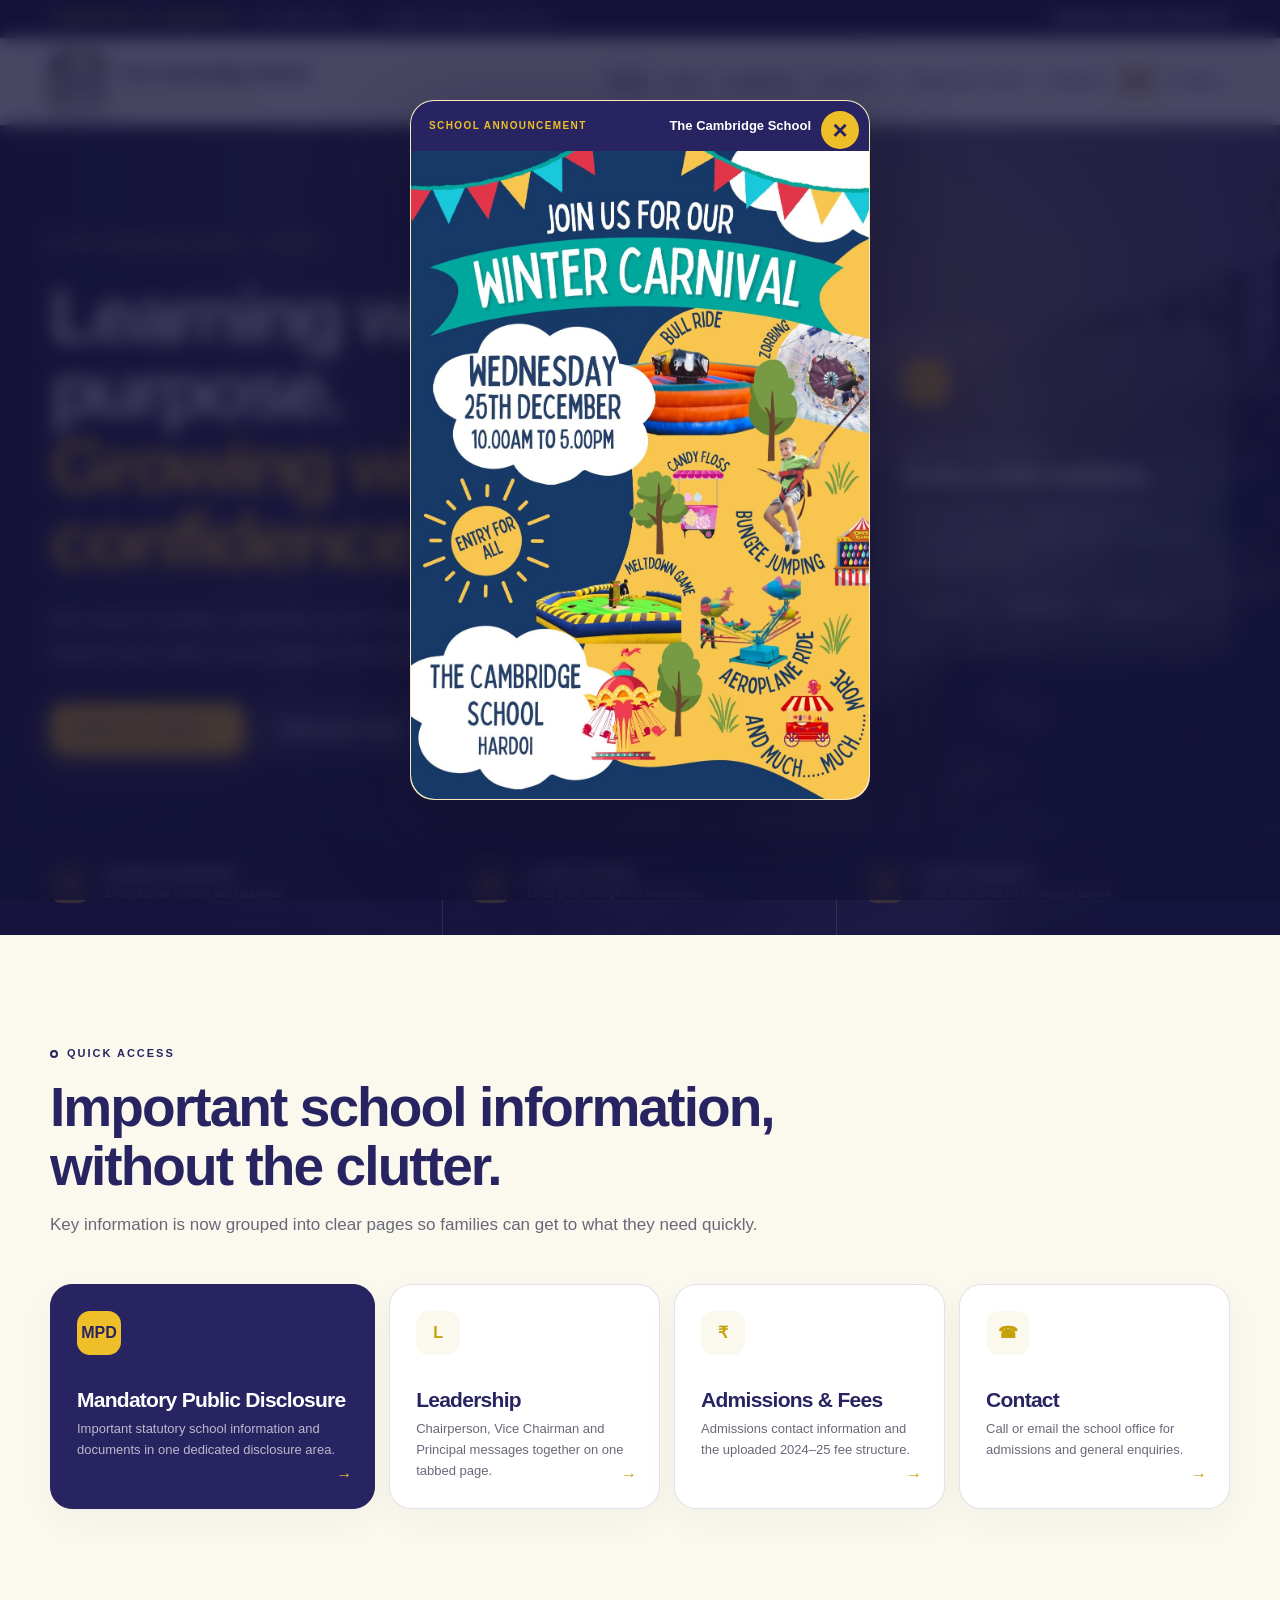
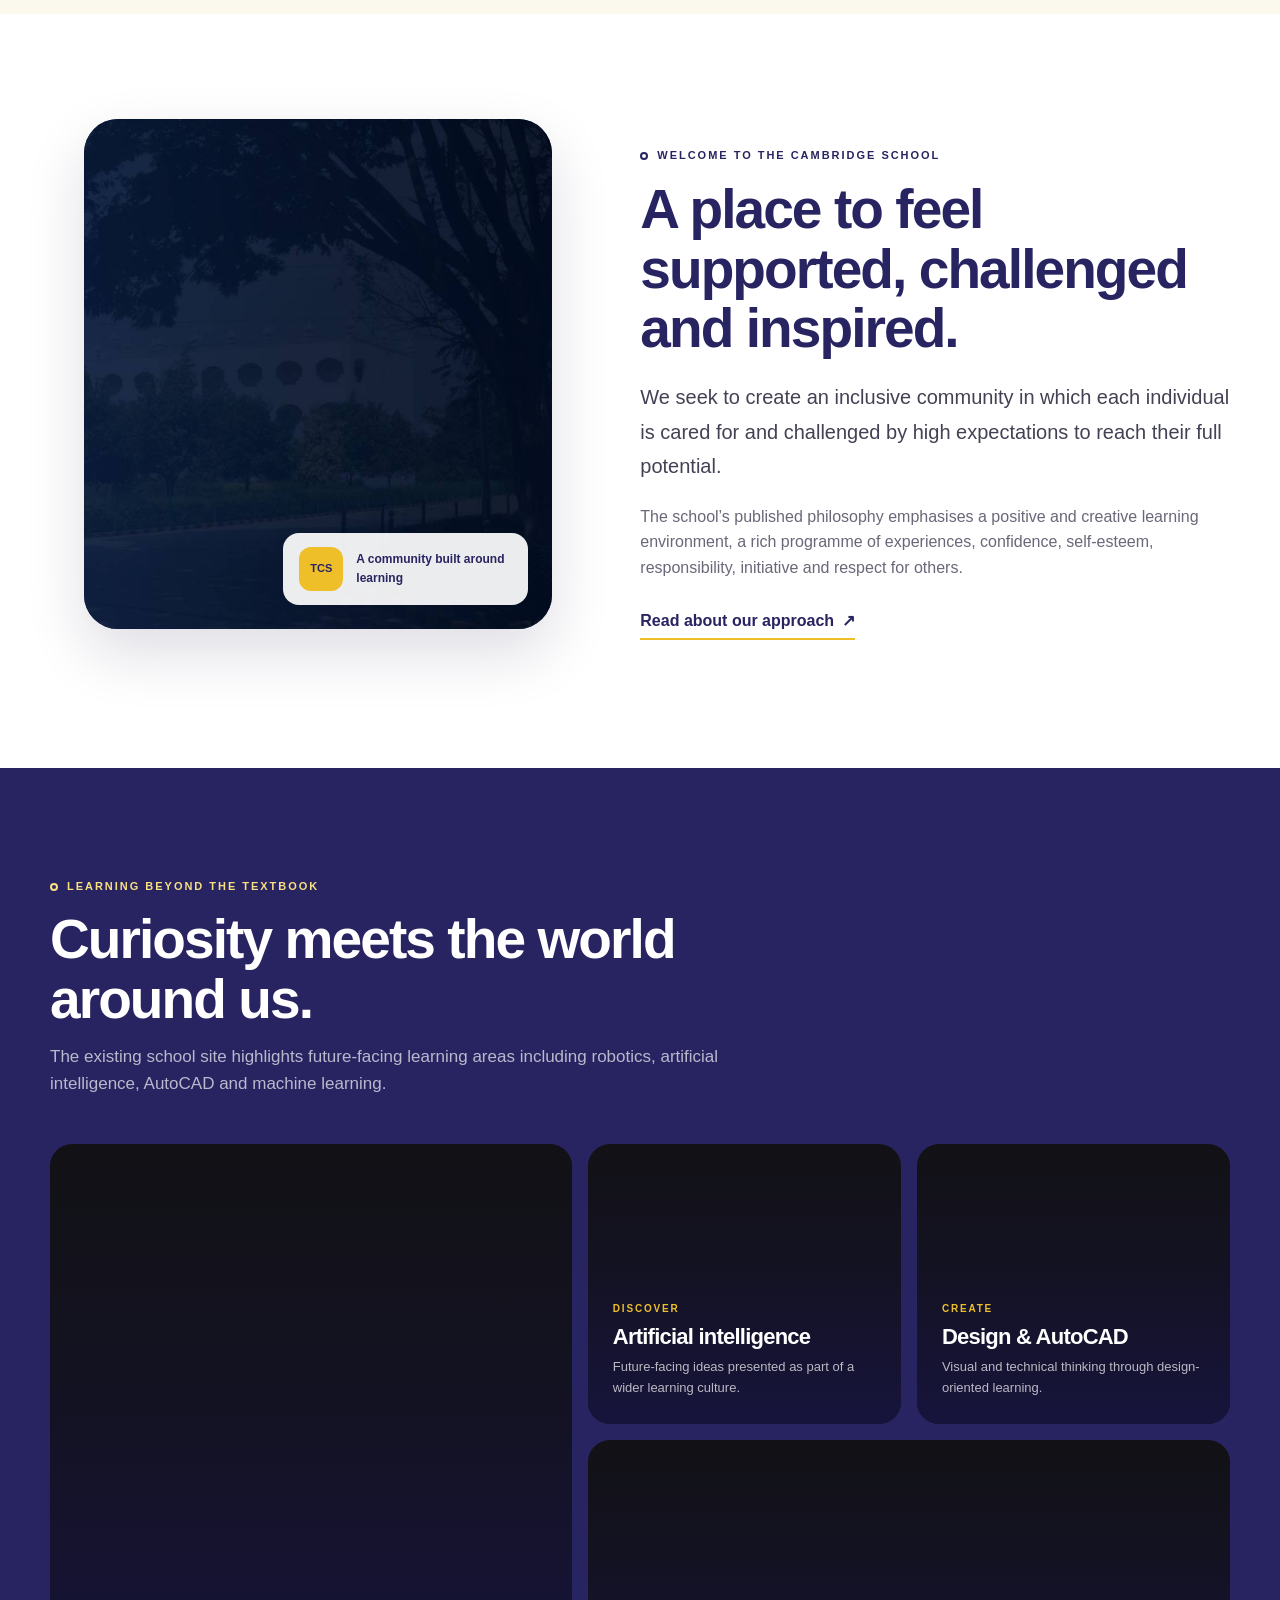
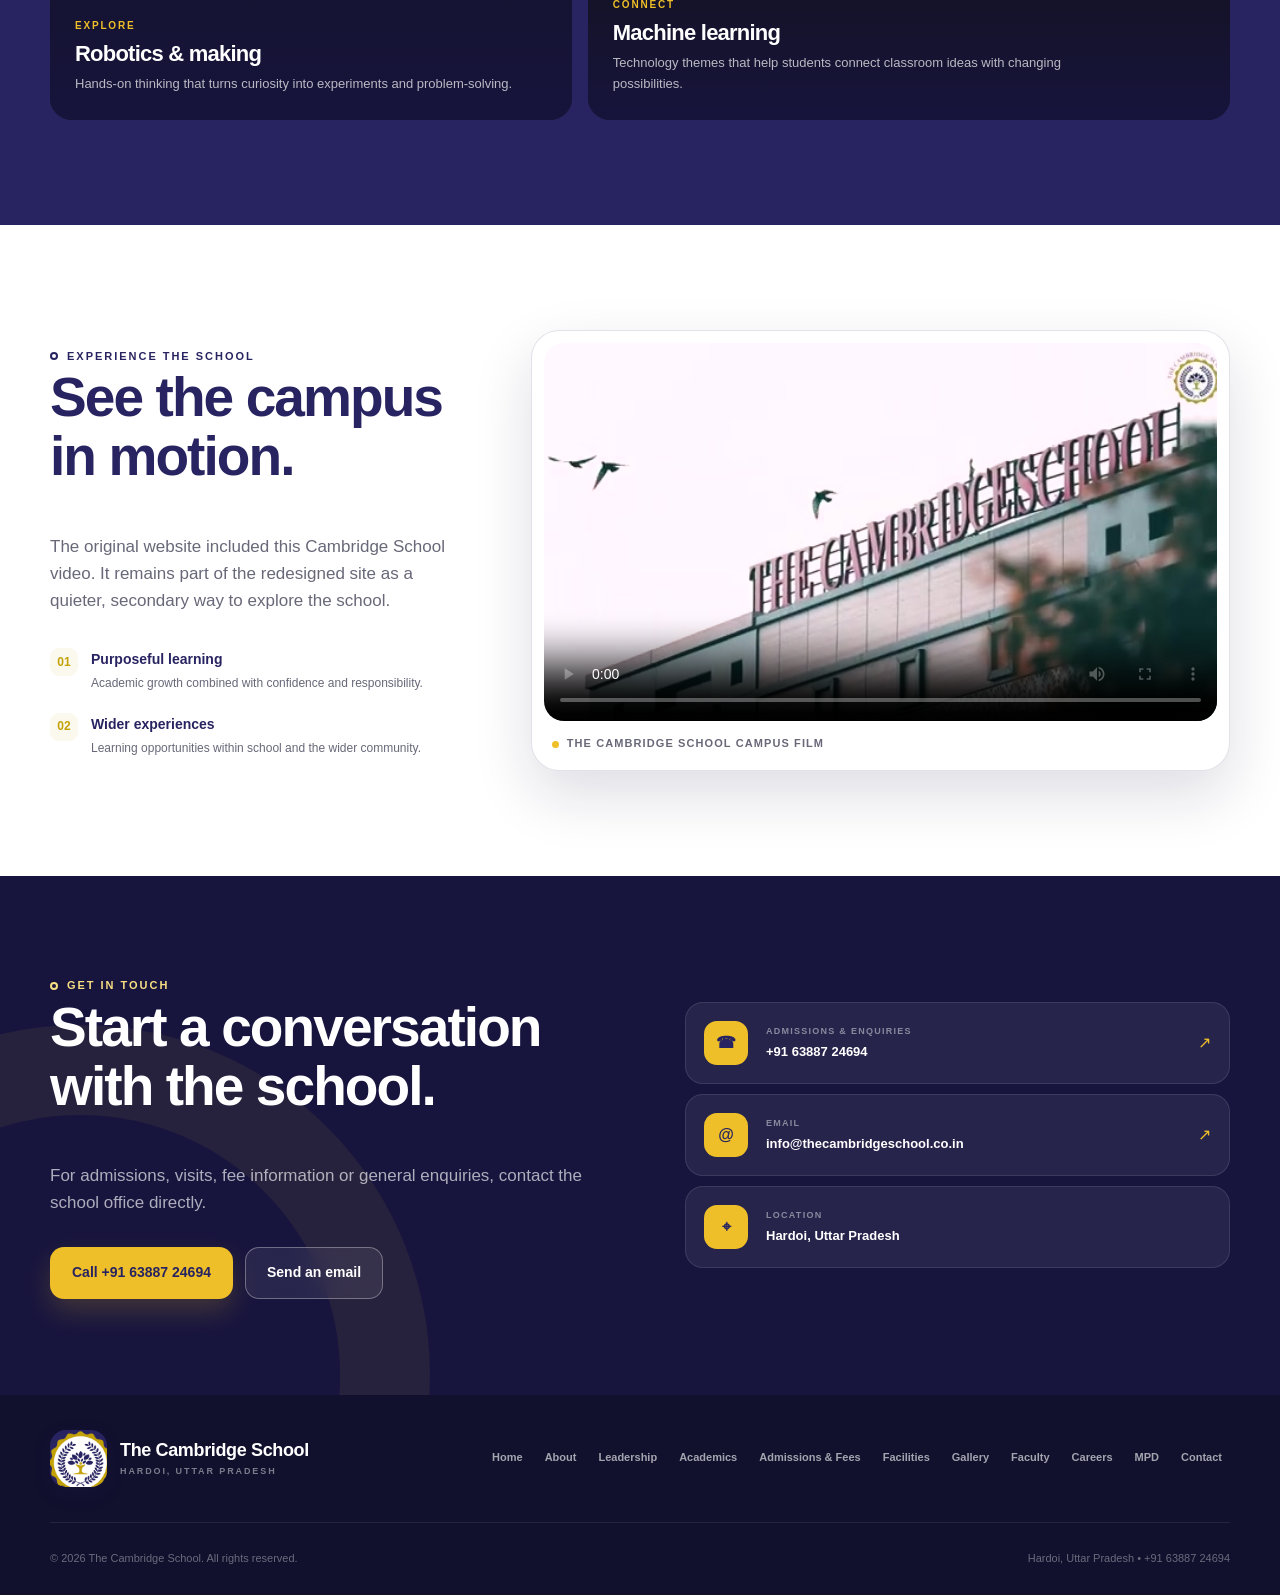
==== commit 32cfb912: "Add files via upload" ====
--- a/index.html
+++ b/index.html
@@ -5,316 +5,32 @@
   <meta name="viewport" content="width=device-width, initial-scale=1">
   <meta name="theme-color" content="#282461">
   <meta name="description" content="The Cambridge School, Hardoi. A caring, inclusive learning community focused on confidence, curiosity and purposeful growth.">
-  <title>The Cambridge School | Hardoi</title>
+  <title>Home | The Cambridge School, Hardoi</title>
   <link rel="icon" href="images/crest.png">
-  <link rel="preload" href="images/campus-hero.jpg" as="image">
   <link rel="stylesheet" href="css/style.css">
 </head>
 <body>
-  <a class="skip-link" href="#main">Skip to content</a>
-
-  <div class="welcome-popup" id="welcome-popup" hidden aria-hidden="true">
-    <div class="welcome-popup-backdrop" data-welcome-close></div>
-    <section class="welcome-popup-card" role="dialog" aria-modal="true" aria-labelledby="welcome-popup-title">
-      <button class="welcome-popup-close" type="button" data-welcome-close aria-label="Close announcement">×</button>
-      <div class="welcome-popup-heading">
-        <span>School announcement</span>
-        <strong id="welcome-popup-title">The Cambridge School</strong>
-      </div>
-      <img src="images/tcss.jpeg" alt="The Cambridge School announcement">
-    </section>
-  </div>
-
-  <div class="utility-bar">
-    <div class="container utility-inner">
-      <div class="utility-left">
-        <span class="utility-label">Admissions & Enquiries</span>
-        <a href="tel:+916388724694">+91 63887 24694</a>
-        <span class="utility-separator" aria-hidden="true"></span>
-        <a href="mailto:info@thecambridgeschool.co.in">info@thecambridgeschool.co.in</a>
-      </div>
-      <div class="utility-right">
-        <span>Hardoi, Uttar Pradesh</span>
-      </div>
-    </div>
-  </div>
-
-  <header class="site-header" id="site-header">
-    <div class="container nav-wrap">
-      <a class="brand" href="#home" aria-label="The Cambridge School home">
-        <span class="brand-mark"><img src="images/crest.png" alt="The Cambridge School crest"></span>
-        <span class="brand-copy">
-          <strong>The Cambridge School</strong>
-          <small>Learn • Grow • Lead</small>
-        </span>
-      </a>
-
-      <button class="menu-toggle" type="button" aria-expanded="false" aria-controls="site-nav" aria-label="Open navigation">
-        <span></span><span></span><span></span>
-      </button>
-
-      <nav class="site-nav" id="site-nav" aria-label="Main navigation">
-        <a href="#home">Home</a>
-        <a href="#about">About</a>
-        <a href="#learning">Learning</a>
-        <a href="#campus">Campus</a>
-        <a href="#updates">Updates</a>
-        <a href="#contact">Contact</a>
-        <a class="nav-cta" href="tel:+916388724694">Call Admissions</a>
-      </nav>
-    </div>
-  </header>
-
-  <main id="main">
-    <section class="hero" id="home" aria-labelledby="hero-title">
-      <video class="hero-video" autoplay muted loop playsinline poster="images/campus-hero.jpg" aria-hidden="true">
-        <source src="media/campus-tour.mp4" type="video/mp4">
-      </video>
-      <div class="hero-overlay"></div>
-      <div class="hero-shape hero-shape-one" aria-hidden="true"></div>
-      <div class="hero-shape hero-shape-two" aria-hidden="true"></div>
-
-      <div class="container hero-content">
-        <div class="hero-copy reveal">
-          <span class="eyebrow eyebrow-light"><span class="eyebrow-dot"></span>The Cambridge School • Hardoi</span>
-          <h1 id="hero-title">Learning with purpose.<br><span>Growing with confidence.</span></h1>
-          <p>We nurture curiosity, character and self-belief in an inclusive school community where every child is encouraged to discover their potential.</p>
-          <div class="hero-actions">
-            <a class="button button-primary" href="#about">Explore our school <span aria-hidden="true">→</span></a>
-            <a class="button button-ghost" href="#campus"><span class="play-icon" aria-hidden="true">▶</span> Watch campus film</a>
-          </div>
-        </div>
-
-        <aside class="hero-card reveal" aria-label="Our approach">
-          <div class="hero-card-icon" aria-hidden="true">✦</div>
-          <p class="card-kicker">Our approach</p>
-          <h2>Every child matters.</h2>
-          <p>High expectations, individual care and a creative learning environment work together to help students thrive.</p>
-          <div class="value-pills" aria-label="School values">
-            <span>Curiosity</span><span>Confidence</span><span>Character</span>
-          </div>
-        </aside>
-      </div>
-
-      <div class="hero-bottom">
-        <div class="container hero-highlights">
-          <div><span class="highlight-icon">01</span><p><strong>Inclusive community</strong><small>Every learner is seen and supported.</small></p></div>
-          <div><span class="highlight-icon">02</span><p><strong>Creative learning</strong><small>Ideas grow through rich experiences.</small></p></div>
-          <div><span class="highlight-icon">03</span><p><strong>Future confidence</strong><small>Skills and values for life beyond school.</small></p></div>
-        </div>
-      </div>
-    </section>
-
-    <section class="section intro" id="about">
-      <div class="container intro-grid">
-        <div class="intro-visual reveal">
-          <div class="image-frame">
-            <img src="images/about-us-bg.jpg" alt="The Cambridge School campus">
-            <div class="image-badge">
-              <span class="image-badge-number">TCS</span>
-              <span>A community built around learning</span>
-            </div>
-          </div>
-          <div class="gold-orbit" aria-hidden="true"></div>
-        </div>
-
-        <div class="intro-copy reveal">
-          <span class="eyebrow"><span class="eyebrow-dot"></span>Welcome to The Cambridge School</span>
-          <h2>A place to feel supported, challenged and inspired.</h2>
-          <p class="lead">We seek to create an inclusive community in which each individual is cared for and challenged by high expectations to reach their full potential.</p>
-          <p>Our learning environment combines academic purpose with a rich programme of experiences inside and beyond the classroom. Students are encouraged to take responsibility, use their initiative, communicate confidently and value other people.</p>
-          <p>We want every student to leave The Cambridge School with a strong sense of purpose, the confidence to make thoughtful choices and the skills to keep learning.</p>
-          <a class="text-link" href="#learning">See how learning comes alive <span aria-hidden="true">↗</span></a>
-        </div>
-      </div>
-    </section>
-
-    <section class="section principles" aria-labelledby="principles-title">
-      <div class="container">
-        <div class="section-heading centered reveal">
-          <span class="eyebrow"><span class="eyebrow-dot"></span>What guides us</span>
-          <h2 id="principles-title">Strong foundations for school and life.</h2>
-          <p>Four priorities shape the experience we want every student to have.</p>
-        </div>
-        <div class="principle-grid">
-          <article class="principle-card reveal">
-            <span class="principle-number">01</span>
-            <div class="principle-icon" aria-hidden="true">◎</div>
-            <h3>Student-centred learning</h3>
-            <p>Learning responds to individual interests, curiosity and different ways of making progress.</p>
-          </article>
-          <article class="principle-card reveal">
-            <span class="principle-number">02</span>
-            <div class="principle-icon" aria-hidden="true">◇</div>
-            <h3>High expectations</h3>
-            <p>Students are challenged with clear goals while receiving the care and guidance they need.</p>
-          </article>
-          <article class="principle-card reveal">
-            <span class="principle-number">03</span>
-            <div class="principle-icon" aria-hidden="true">△</div>
-            <h3>Confident character</h3>
-            <p>Responsibility, initiative, communication and respect are developed alongside academics.</p>
-          </article>
-          <article class="principle-card reveal">
-            <span class="principle-number">04</span>
-            <div class="principle-icon" aria-hidden="true">✦</div>
-            <h3>Purposeful growth</h3>
-            <p>Success is about becoming ready to make thoughtful choices and contribute beyond school.</p>
-          </article>
-        </div>
-      </div>
-    </section>
-
-    <section class="section learning" id="learning" aria-labelledby="learning-title">
-      <div class="container">
-        <div class="section-heading split-heading reveal">
-          <div>
-            <span class="eyebrow eyebrow-light"><span class="eyebrow-dot"></span>Learning beyond the textbook</span>
-            <h2 id="learning-title">Curiosity meets the world around us.</h2>
-          </div>
-          <p>Our wider learning culture encourages students to ask questions, build, experiment, create and connect classroom ideas with real-world possibilities.</p>
-        </div>
-
-        <div class="learning-grid">
-          <article class="learning-card large reveal" style="--card-image:url('images/robotics.jpg')">
-            <div class="learning-card-content">
-              <span>Explore</span>
-              <h3>Robotics & making</h3>
-              <p>Hands-on thinking that turns curiosity into prototypes, experiments and problem-solving.</p>
-            </div>
-          </article>
-          <article class="learning-card reveal" style="--card-image:url('images/artificial-intelligence.jpg')">
-            <div class="learning-card-content">
-              <span>Discover</span>
-              <h3>Artificial intelligence</h3>
-              <p>Future-facing ideas introduced through thoughtful, age-appropriate exploration.</p>
-            </div>
-          </article>
-          <article class="learning-card reveal" style="--card-image:url('images/machine-learning.jpg')">
-            <div class="learning-card-content">
-              <span>Think</span>
-              <h3>Data & machine learning</h3>
-              <p>Developing analytical habits and an interest in how technology learns from information.</p>
-            </div>
-          </article>
-          <article class="learning-card wide reveal" style="--card-image:url('images/autocad.jpg')">
-            <div class="learning-card-content">
-              <span>Create</span>
-              <h3>Design & digital creativity</h3>
-              <p>Building visual thinking, precision and creative confidence through digital tools.</p>
-            </div>
-          </article>
-        </div>
-        <p class="learning-note reveal">These themes are presented from media already used by the school website. Contact the school office for current activity and curriculum availability.</p>
-      </div>
-    </section>
-
-    <section class="section campus" id="campus" aria-labelledby="campus-title">
-      <div class="container campus-grid">
-        <div class="campus-copy reveal">
-          <span class="eyebrow"><span class="eyebrow-dot"></span>Experience the school</span>
-          <h2 id="campus-title">See The Cambridge School in motion.</h2>
-          <p>Take a short look at the campus and get a feel for the environment students experience each day.</p>
-          <div class="campus-points">
-            <div><span>✓</span><p><strong>Positive environment</strong><small>A setting designed to support focus, confidence and belonging.</small></p></div>
-            <div><span>✓</span><p><strong>Rich experiences</strong><small>Learning that extends beyond a single lesson or classroom.</small></p></div>
-            <div><span>✓</span><p><strong>Community mindset</strong><small>Respect, communication and participation are part of everyday school life.</small></p></div>
-          </div>
-        </div>
-        <div class="video-shell reveal">
-          <video controls preload="metadata" poster="images/campus-hero.jpg">
-            <source src="media/campus-tour.mp4" type="video/mp4">
-            Your browser does not support embedded video.
-          </video>
-          <div class="video-caption"><span class="video-dot"></span>Campus film • The Cambridge School</div>
-        </div>
-      </div>
-    </section>
-
-    <section class="section updates" id="updates" aria-labelledby="updates-title">
-      <div class="container">
-        <div class="section-heading split-heading dark-text reveal">
-          <div>
-            <span class="eyebrow"><span class="eyebrow-dot"></span>School life</span>
-            <h2 id="updates-title">Moments, notices and community updates.</h2>
-          </div>
-          <p>Important announcements can be shared here in a clear format that works equally well on phones and desktops.</p>
-        </div>
-
-        <div class="updates-grid">
-          <article class="event-card reveal">
-            <button class="event-image-button" type="button" data-poster-open aria-label="View Winter Carnival poster">
-              <img src="images/winter-carnival.jpeg" alt="Winter Carnival event poster">
-              <span>View poster</span>
-            </button>
-            <div class="event-content">
-              <span class="event-tag">Featured event</span>
-              <h3>Winter Carnival</h3>
-              <p>A colourful school-community event featuring rides, games and activities.</p>
-            </div>
-          </article>
-
-          <div class="update-stack">
-            <article class="update-card reveal">
-              <div class="update-icon" aria-hidden="true">N</div>
-              <div><span>Notice board</span><h3>Latest News</h3><p>Use this area for important school notices, dates and circulars.</p></div>
-            </article>
-            <article class="update-card reveal">
-              <div class="update-icon" aria-hidden="true">S</div>
-              <div><span>Activities</span><h3>Seminars</h3><p>Highlight workshops, talks, student activities and special learning sessions.</p></div>
-            </article>
-            <article class="update-card reveal">
-              <div class="update-icon" aria-hidden="true">R</div>
-              <div><span>Academics</span><h3>Results</h3><p>Publish result links and academic updates here when current documents are available.</p></div>
-            </article>
-          </div>
-        </div>
-      </div>
-    </section>
-
-    <section class="contact-section" id="contact" aria-labelledby="contact-title">
-      <div class="container contact-grid">
-        <div class="contact-copy reveal">
-          <span class="eyebrow eyebrow-light"><span class="eyebrow-dot"></span>Get in touch</span>
-          <h2 id="contact-title">Start a conversation with the school.</h2>
-          <p>For admissions, visits, fee information or general enquiries, contact the school office directly.</p>
-          <div class="contact-actions">
-            <a class="button button-primary" href="tel:+916388724694">Call +91 63887 24694</a>
-            <a class="button button-ghost" href="mailto:info@thecambridgeschool.co.in">Send an email</a>
-          </div>
-        </div>
-        <div class="contact-cards reveal">
-          <a href="tel:+916388724694"><span class="contact-card-icon">☎</span><div><small>Admissions & Enquiries</small><strong>+91 63887 24694</strong></div><span>↗</span></a>
-          <a href="mailto:info@thecambridgeschool.co.in"><span class="contact-card-icon">@</span><div><small>Email</small><strong>info@thecambridgeschool.co.in</strong></div><span>↗</span></a>
-          <div class="contact-card-static"><span class="contact-card-icon">⌖</span><div><small>Location</small><strong>Hardoi, Uttar Pradesh</strong></div></div>
-        </div>
-      </div>
-    </section>
-  </main>
-
-  <footer class="site-footer">
-    <div class="container footer-top">
-      <a class="brand footer-brand" href="#home">
-        <span class="brand-mark"><img src="images/crest.png" alt=""></span>
-        <span class="brand-copy"><strong>The Cambridge School</strong><small>Hardoi, Uttar Pradesh</small></span>
-      </a>
-      <div class="footer-links" aria-label="Footer navigation">
-        <a href="#about">About</a><a href="#learning">Learning</a><a href="#campus">Campus</a><a href="#updates">Updates</a><a href="#contact">Contact</a>
-      </div>
-    </div>
-    <div class="container footer-bottom">
-      <p>© <span id="year"></span> The Cambridge School. All rights reserved.</p>
-      <p>Designed for a faster, clearer and fully responsive experience.</p>
-    </div>
-  </footer>
-
-  <button class="back-to-top" type="button" aria-label="Back to top" title="Back to top">↑</button>
-
-  <dialog class="poster-modal" id="poster-modal">
-    <button class="modal-close" type="button" data-poster-close aria-label="Close poster">×</button>
-    <img src="images/winter-carnival.jpeg" alt="Winter Carnival poster in full view">
-  </dialog>
-
-  <script src="js/main.js"></script>
-</body>
-</html>
+<a class="skip-link" href="#main">Skip to content</a>
+<div class="utility-bar"><div class="container utility-inner">
+  <div class="utility-left"><span class="utility-label">Admissions & Enquiries</span><a href="tel:+916388724694">+91 63887 24694</a><span class="utility-separator"></span><a href="mailto:info@thecambridgeschool.co.in">info@thecambridgeschool.co.in</a></div>
+  <div class="utility-right"><a class="utility-mpd" href="mpd.html"><span>●</span> Mandatory Public Disclosure</a></div>
+</div></div>
+<header class="site-header" id="site-header"><div class="container nav-wrap">
+  <a class="brand" href="index.html" aria-label="The Cambridge School home"><span class="brand-mark"><img src="images/crest.png" alt="The Cambridge School crest"></span><span class="brand-copy"><strong>The Cambridge School</strong><small>Learn • Grow • Lead</small></span></a>
+  <button class="menu-toggle" type="button" aria-expanded="false" aria-controls="site-nav" aria-label="Open navigation"><span></span><span></span><span></span></button>
+  <nav class="site-nav" id="site-nav" aria-label="Main navigation"><a href="index.html" data-page="index.html" class="">Home</a><a href="about.html" data-page="about.html" class="">About</a><a href="leadership.html" data-page="leadership.html" class="">Leadership</a><a href="academics.html" data-page="academics.html" class="">Academics</a><a href="admissions.html" data-page="admissions.html" class="">Admissions & Fees</a><a href="facilities.html" data-page="facilities.html" class="">Facilities</a><a href="mpd.html" data-page="mpd.html" class="nav-important">MPD</a><a href="contact.html" data-page="contact.html" class="">Contact</a></nav>
+</div></header>
+<div class="welcome-popup" id="welcome-popup" hidden aria-hidden="true"><div class="welcome-popup-backdrop" data-welcome-close></div><section class="welcome-popup-card" role="dialog" aria-modal="true" aria-labelledby="welcome-popup-title"><button class="welcome-popup-close" type="button" data-welcome-close aria-label="Close announcement">×</button><div class="welcome-popup-heading"><span>School announcement</span><strong id="welcome-popup-title">The Cambridge School</strong></div><img src="images/tcss.jpeg" alt="The Cambridge School announcement"></section></div>
+<main id="main">
+<section class="hero"><video class="hero-video" autoplay muted loop playsinline poster="images/campus-hero.jpg" aria-hidden="true"><source src="media/campus-tour.mp4" type="video/mp4"></video><div class="hero-overlay"></div><div class="container hero-content"><div class="hero-copy reveal"><span class="eyebrow eyebrow-light"><span class="eyebrow-dot"></span>The Cambridge School • Hardoi</span><h1>Learning with purpose.<br><span>Growing with confidence.</span></h1><p>We nurture curiosity, character and self-belief in an inclusive school community where every child is encouraged to discover their potential.</p><div class="hero-actions"><a class="button button-primary" href="about.html">Explore our school <span>→</span></a><a class="button button-ghost" href="admissions.html">Admissions & fees</a></div></div><aside class="hero-card reveal"><div class="hero-card-icon">✦</div><p class="card-kicker">Our approach</p><h2>Every child matters.</h2><p>High expectations, individual care and a creative learning environment work together to help students thrive.</p><div class="value-pills"><span>Curiosity</span><span>Confidence</span><span>Character</span></div></aside></div><div class="hero-bottom"><div class="container hero-highlights"><div><span class="highlight-icon">01</span><p><strong>Inclusive community</strong><small>Every learner is seen and supported.</small></p></div><div><span class="highlight-icon">02</span><p><strong>Creative learning</strong><small>Ideas grow through rich experiences.</small></p></div><div><span class="highlight-icon">03</span><p><strong>Future confidence</strong><small>Skills and values for life beyond school.</small></p></div></div></div></section>
+<section class="section section-soft"><div class="container"><div class="section-heading reveal"><span class="eyebrow"><span class="eyebrow-dot"></span>Quick access</span><h2>Important school information, without the clutter.</h2><p>Key information is now grouped into clear pages so families can get to what they need quickly.</p></div><div class="quick-grid"><a class="quick-card featured reveal" href="mpd.html"><span class="mini-icon">MPD</span><h3>Mandatory Public Disclosure</h3><p>Important statutory school information and documents in one dedicated disclosure area.</p><span class="card-arrow">→</span></a><a class="quick-card reveal" href="leadership.html"><span class="mini-icon">L</span><h3>Leadership</h3><p>Chairperson, Vice Chairman and Principal messages together on one tabbed page.</p><span class="card-arrow">→</span></a><a class="quick-card reveal" href="admissions.html"><span class="mini-icon">₹</span><h3>Admissions & Fees</h3><p>Admissions contact information and the uploaded 2024–25 fee structure.</p><span class="card-arrow">→</span></a><a class="quick-card reveal" href="contact.html"><span class="mini-icon">☎</span><h3>Contact</h3><p>Call or email the school office for admissions and general enquiries.</p><span class="card-arrow">→</span></a></div></div></section>
+<section class="section"><div class="container intro-grid"><div class="intro-visual reveal"><div class="image-frame"><img src="images/about-us-bg.jpg" alt="The Cambridge School learning environment"><div class="image-badge"><span class="image-badge-number">TCS</span><span>A community built around learning</span></div></div></div><div class="intro-copy reveal"><span class="eyebrow"><span class="eyebrow-dot"></span>Welcome to The Cambridge School</span><h2>A place to feel supported, challenged and inspired.</h2><p class="lead">We seek to create an inclusive community in which each individual is cared for and challenged by high expectations to reach their full potential.</p><p>The school’s published philosophy emphasises a positive and creative learning environment, a rich programme of experiences, confidence, self-esteem, responsibility, initiative and respect for others.</p><a class="text-link" href="about.html">Read about our approach <span>↗</span></a></div></div></section>
+<section class="section section-navy"><div class="container"><div class="section-heading reveal"><span class="eyebrow eyebrow-light"><span class="eyebrow-dot"></span>Learning beyond the textbook</span><h2>Curiosity meets the world around us.</h2><p>The existing school site highlights future-facing learning areas including robotics, artificial intelligence, AutoCAD and machine learning.</p></div><div class="learning-grid"><article class="learning-card large reveal" style="--card-image:url('images/robotics.jpg')"><div class="learning-card-content"><span>Explore</span><h3>Robotics & making</h3><p>Hands-on thinking that turns curiosity into experiments and problem-solving.</p></div></article><article class="learning-card reveal" style="--card-image:url('images/artificial-intelligence.jpg')"><div class="learning-card-content"><span>Discover</span><h3>Artificial intelligence</h3><p>Future-facing ideas presented as part of a wider learning culture.</p></div></article><article class="learning-card reveal" style="--card-image:url('images/autocad.jpg')"><div class="learning-card-content"><span>Create</span><h3>Design & AutoCAD</h3><p>Visual and technical thinking through design-oriented learning.</p></div></article><article class="learning-card wide reveal" style="--card-image:url('images/machine-learning.jpg')"><div class="learning-card-content"><span>Connect</span><h3>Machine learning</h3><p>Technology themes that help students connect classroom ideas with changing possibilities.</p></div></article></div></div></section>
+<section class="section"><div class="container campus-grid"><div class="campus-copy reveal"><span class="eyebrow"><span class="eyebrow-dot"></span>Experience the school</span><h2>See the campus in motion.</h2><p>The original website included this Cambridge School video. It remains part of the redesigned site as a quieter, secondary way to explore the school.</p><div class="campus-points"><div><span>01</span><p><strong>Purposeful learning</strong><small>Academic growth combined with confidence and responsibility.</small></p></div><div><span>02</span><p><strong>Wider experiences</strong><small>Learning opportunities within school and the wider community.</small></p></div></div></div><div class="video-shell reveal"><video controls playsinline poster="images/campus-hero.jpg"><source src="media/campus-tour.mp4" type="video/mp4"></video><div class="video-caption"><span class="video-dot"></span>The Cambridge School campus film</div></div></div></section>
+<section class="contact-section"><div class="container contact-grid"><div class="contact-copy reveal"><span class="eyebrow eyebrow-light"><span class="eyebrow-dot"></span>Get in touch</span><h2>Start a conversation with the school.</h2><p>For admissions, visits, fee information or general enquiries, contact the school office directly.</p><div class="contact-actions"><a class="button button-primary" href="tel:+916388724694">Call +91 63887 24694</a><a class="button button-ghost" href="mailto:info@thecambridgeschool.co.in">Send an email</a></div></div><div class="contact-cards reveal"><a href="tel:+916388724694"><span class="contact-card-icon">☎</span><div><small>Admissions & Enquiries</small><strong>+91 63887 24694</strong></div><span>↗</span></a><a href="mailto:info@thecambridgeschool.co.in"><span class="contact-card-icon">@</span><div><small>Email</small><strong>info@thecambridgeschool.co.in</strong></div><span>↗</span></a><div class="contact-card-static"><span class="contact-card-icon">⌖</span><div><small>Location</small><strong>Hardoi, Uttar Pradesh</strong></div></div></div></div></section></main><footer class="site-footer"><div class="container footer-top">
+  <a class="brand footer-brand" href="index.html"><span class="brand-mark"><img src="images/crest.png" alt=""></span><span class="brand-copy"><strong>The Cambridge School</strong><small>Hardoi, Uttar Pradesh</small></span></a>
+  <div class="footer-links"><a href="index.html">Home</a><a href="about.html">About</a><a href="leadership.html">Leadership</a><a href="academics.html">Academics</a><a href="admissions.html">Admissions & Fees</a><a href="facilities.html">Facilities</a><a href="gallery.html">Gallery</a><a href="faculty.html">Faculty</a><a href="careers.html">Careers</a><a href="mpd.html">MPD</a><a href="contact.html">Contact</a></div>
+</div><div class="container footer-bottom"><p>© <span id="year"></span> The Cambridge School. All rights reserved.</p><p>Hardoi, Uttar Pradesh • +91 63887 24694</p></div></footer>
+<button class="back-to-top" type="button" aria-label="Back to top" title="Back to top">↑</button>
+<script src="js/main.js"></script>
+</body></html>
--- a/css/style.css
+++ b/css/style.css
@@ -1,394 +1,65 @@
-:root {
-  --navy: #282461;
-  --navy-deep: #17143e;
-  --navy-soft: #39347c;
-  --gold: #c3a207;
-  --yellow: #eebf29;
-  --yellow-soft: #f8df82;
-  --cream: #fbf8ee;
-  --paper: #ffffff;
-  --ink: #171727;
-  --muted: #666678;
-  --line: rgba(40, 36, 97, 0.12);
-  --shadow-sm: 0 10px 30px rgba(23, 20, 62, 0.08);
-  --shadow-md: 0 24px 60px rgba(23, 20, 62, 0.14);
-  --shadow-lg: 0 34px 90px rgba(23, 20, 62, 0.22);
-  --radius-sm: 14px;
-  --radius-md: 22px;
-  --radius-lg: 34px;
-  --container: min(1180px, calc(100% - 40px));
+:root{
+  --navy:#282461;
+  --navy-deep:#17143e;
+  --navy-soft:#3a357d;
+  --gold:#c3a207;
+  --yellow:#eebf29;
+  --yellow-soft:#f8df82;
+  --cream:#fbf8ee;
+  --paper:#fff;
+  --ink:#171727;
+  --muted:#686879;
+  --line:rgba(40,36,97,.13);
+  --success:#198754;
+  --warn:#9a6b00;
+  --shadow-sm:0 10px 30px rgba(23,20,62,.08);
+  --shadow-md:0 24px 60px rgba(23,20,62,.14);
+  --shadow-lg:0 34px 90px rgba(23,20,62,.22);
+  --radius-sm:14px;
+  --radius-md:22px;
+  --radius-lg:34px;
+  --container:min(1180px,calc(100% - 40px));
 }
-
-* { box-sizing: border-box; }
-html { scroll-behavior: smooth; }
-body {
-  margin: 0;
-  background: var(--paper);
-  color: var(--ink);
-  font-family: Inter, ui-sans-serif, -apple-system, BlinkMacSystemFont, "Segoe UI", Roboto, Helvetica, Arial, sans-serif;
-  line-height: 1.6;
-  -webkit-font-smoothing: antialiased;
-}
-body.menu-open { overflow: hidden; }
-img, video { display: block; max-width: 100%; }
-a { color: inherit; text-decoration: none; }
-button { font: inherit; }
-::selection { background: var(--yellow); color: var(--navy); }
-
-.skip-link {
-  position: fixed;
-  z-index: 9999;
-  left: 16px;
-  top: -80px;
-  padding: 12px 16px;
-  border-radius: 10px;
-  background: var(--yellow);
-  color: var(--navy);
-  font-weight: 800;
-  transition: top .2s ease;
-}
-.skip-link:focus { top: 16px; }
-.container { width: var(--container); margin-inline: auto; }
-
-.utility-bar {
-  position: relative;
-  z-index: 60;
-  background: var(--navy-deep);
-  color: rgba(255,255,255,.85);
-  font-size: 12px;
-  letter-spacing: .02em;
-}
-.utility-inner { min-height: 36px; display: flex; align-items: center; justify-content: space-between; gap: 20px; }
-.utility-left { display: flex; align-items: center; gap: 14px; }
-.utility-left a { transition: color .2s ease; }
-.utility-left a:hover { color: var(--yellow); }
-.utility-label { color: var(--yellow); font-weight: 800; text-transform: uppercase; letter-spacing: .12em; }
-.utility-separator { width: 3px; height: 3px; border-radius: 50%; background: rgba(255,255,255,.4); }
-.utility-right { color: rgba(255,255,255,.58); }
-
-.site-header {
-  position: sticky;
-  z-index: 50;
-  top: 0;
-  background: rgba(255,255,255,.96);
-  backdrop-filter: blur(16px);
-  border-bottom: 1px solid transparent;
-  transition: box-shadow .25s ease, border-color .25s ease;
-}
-.site-header.scrolled { box-shadow: 0 12px 35px rgba(23,20,62,.08); border-color: var(--line); }
-.nav-wrap { min-height: 86px; display: flex; align-items: center; justify-content: space-between; gap: 28px; }
-.brand { display: inline-flex; align-items: center; gap: 13px; min-width: 0; }
-.brand-mark {
-  width: 57px;
-  height: 57px;
-  display: grid;
-  place-items: center;
-  overflow: hidden;
-  border-radius: 16px;
-  background: var(--navy);
-  box-shadow: 0 7px 18px rgba(40,36,97,.18);
-}
-.brand-mark img { width: 100%; height: 100%; object-fit: contain; }
-.brand-copy { display: grid; line-height: 1.2; }
-.brand-copy strong { color: var(--navy); font-size: 18px; letter-spacing: -.02em; }
-.brand-copy small { margin-top: 5px; color: var(--gold); font-size: 9px; font-weight: 800; text-transform: uppercase; letter-spacing: .22em; }
-.site-nav { display: flex; align-items: center; gap: 6px; }
-.site-nav > a { padding: 12px 12px; border-radius: 10px; color: #4f4f62; font-size: 14px; font-weight: 700; transition: color .2s ease, background .2s ease; }
-.site-nav > a:hover, .site-nav > a.active { color: var(--navy); background: rgba(40,36,97,.055); }
-.site-nav .nav-cta { margin-left: 5px; background: var(--navy); color: white; padding-inline: 17px; box-shadow: 0 8px 18px rgba(40,36,97,.16); }
-.site-nav .nav-cta:hover { color: var(--navy); background: var(--yellow); }
-.menu-toggle { display: none; width: 45px; height: 45px; padding: 0; border: 0; border-radius: 12px; background: var(--navy); cursor: pointer; }
-.menu-toggle span { display: block; width: 20px; height: 2px; margin: 4px auto; border-radius: 3px; background: white; transition: transform .25s ease, opacity .2s ease; }
-
-.hero {
-  position: relative;
-  min-height: calc(100vh - 122px);
-  min-height: 760px;
-  display: flex;
-  align-items: stretch;
-  overflow: clip;
-  background: var(--navy-deep);
-  color: white;
-}
-.hero-video { position: absolute; inset: 0; width: 100%; height: 100%; object-fit: cover; opacity: .56; }
-.hero-overlay { position: absolute; inset: 0; background: linear-gradient(92deg, rgba(23,20,62,.97) 0%, rgba(23,20,62,.84) 38%, rgba(23,20,62,.43) 72%, rgba(23,20,62,.55) 100%); }
-.hero::after { content:""; position:absolute; inset:0; background: radial-gradient(circle at 74% 28%, rgba(238,191,41,.18), transparent 28%), linear-gradient(to top, rgba(23,20,62,.75), transparent 42%); pointer-events:none; }
-.hero-shape { position: absolute; z-index: 1; border: 1px solid rgba(238,191,41,.23); border-radius: 50%; }
-.hero-shape-one { width: 520px; height: 520px; right: -205px; top: 80px; }
-.hero-shape-two { width: 240px; height: 240px; right: 130px; top: 235px; }
-.hero-content { position: relative; z-index: 3; padding: 110px 0 180px; display: grid; grid-template-columns: minmax(0, 1.35fr) minmax(310px, .65fr); gap: 80px; align-items: center; }
-.hero-copy { max-width: 760px; }
-.eyebrow { display: inline-flex; align-items: center; gap: 9px; color: var(--navy); font-size: 11px; font-weight: 900; text-transform: uppercase; letter-spacing: .19em; }
-.eyebrow-light { color: var(--yellow-soft); }
-.eyebrow-dot { width: 8px; height: 8px; border: 2px solid currentColor; border-radius: 50%; box-shadow: inset 0 0 0 2px transparent; }
-.hero h1 { margin: 22px 0 24px; max-width: 820px; font-size: clamp(54px, 6vw, 86px); line-height: .98; letter-spacing: -.055em; font-weight: 800; }
-.hero h1 span { color: var(--yellow); }
-.hero-copy > p { max-width: 680px; margin: 0; color: rgba(255,255,255,.79); font-size: 19px; line-height: 1.75; }
-.hero-actions { display: flex; flex-wrap: wrap; align-items: center; gap: 12px; margin-top: 34px; }
-.button { min-height: 52px; display: inline-flex; align-items: center; justify-content: center; gap: 10px; padding: 0 21px; border: 1px solid transparent; border-radius: 14px; font-weight: 800; font-size: 14px; transition: transform .2s ease, background .2s ease, color .2s ease, border-color .2s ease; }
-.button:hover { transform: translateY(-2px); }
-.button-primary { background: var(--yellow); color: var(--navy); box-shadow: 0 12px 28px rgba(238,191,41,.2); }
-.button-primary:hover { background: #f4c93f; }
-.button-ghost { border-color: rgba(255,255,255,.32); background: rgba(255,255,255,.08); color: white; backdrop-filter: blur(12px); }
-.button-ghost:hover { border-color: rgba(255,255,255,.55); background: rgba(255,255,255,.14); }
-.play-icon { width: 24px; height: 24px; display: grid; place-items: center; padding-left: 2px; border-radius: 50%; background: rgba(255,255,255,.14); font-size: 8px; }
-.hero-card { align-self: center; max-width: 380px; justify-self: end; padding: 30px; border: 1px solid rgba(255,255,255,.16); border-radius: 28px; background: rgba(255,255,255,.10); backdrop-filter: blur(20px); box-shadow: var(--shadow-lg); }
-.hero-card-icon { width: 44px; height: 44px; display: grid; place-items: center; margin-bottom: 34px; border-radius: 13px; background: var(--yellow); color: var(--navy); font-size: 20px; }
-.card-kicker { margin: 0 0 7px; color: var(--yellow-soft); font-size: 11px; font-weight: 900; text-transform: uppercase; letter-spacing: .16em; }
-.hero-card h2 { margin: 0 0 12px; font-size: 28px; letter-spacing: -.03em; }
-.hero-card > p:last-of-type { margin: 0; color: rgba(255,255,255,.74); font-size: 14px; line-height: 1.7; }
-.value-pills { display: flex; flex-wrap: wrap; gap: 7px; margin-top: 24px; }
-.value-pills span { padding: 7px 10px; border: 1px solid rgba(255,255,255,.14); border-radius: 999px; color: rgba(255,255,255,.86); font-size: 10px; font-weight: 800; text-transform: uppercase; letter-spacing: .07em; }
-.hero-bottom { position: absolute; z-index: 4; left: 0; right: 0; bottom: 0; border-top: 1px solid rgba(255,255,255,.12); background: rgba(23,20,62,.56); backdrop-filter: blur(16px); }
-.hero-highlights { min-height: 104px; display: grid; grid-template-columns: repeat(3,1fr); }
-.hero-highlights > div { display: flex; align-items: center; gap: 16px; padding: 18px 28px; border-right: 1px solid rgba(255,255,255,.10); }
-.hero-highlights > div:first-child { padding-left: 0; }
-.hero-highlights > div:last-child { border-right: 0; }
-.highlight-icon { width: 40px; height: 40px; flex: 0 0 auto; display: grid; place-items: center; border-radius: 12px; background: rgba(238,191,41,.14); color: var(--yellow); font-size: 11px; font-weight: 900; }
-.hero-highlights p { margin: 0; display: grid; line-height: 1.25; }
-.hero-highlights strong { font-size: 13px; }
-.hero-highlights small { margin-top: 5px; color: rgba(255,255,255,.57); font-size: 11px; }
-
-.section { padding: 110px 0; }
-.intro { background: var(--paper); }
-.intro-grid { display: grid; grid-template-columns: .92fr 1.08fr; gap: 90px; align-items: center; }
-.intro-visual { position: relative; padding: 0 0 34px 34px; }
-.image-frame { position: relative; min-height: 510px; overflow: hidden; border-radius: var(--radius-lg); box-shadow: var(--shadow-md); background: var(--navy); }
-.image-frame img { width: 100%; height: 100%; min-height: 510px; object-fit: cover; opacity: .98; }
-.image-badge { position: absolute; right: 24px; bottom: 24px; max-width: 245px; display: flex; align-items: center; gap: 13px; padding: 14px 16px; border-radius: 16px; background: rgba(255,255,255,.92); backdrop-filter: blur(14px); box-shadow: var(--shadow-sm); color: var(--navy); font-size: 12px; font-weight: 800; line-height: 1.35; }
-.image-badge-number { width: 50px; height: 50px; flex: 0 0 auto; display: grid; place-items: center; border-radius: 13px; background: var(--yellow); color: var(--navy); font-size: 14px; font-weight: 900; }
-.gold-orbit { position: absolute; left: 0; bottom: 0; width: 164px; height: 164px; border: 28px solid rgba(195,162,7,.15); border-radius: 50%; z-index: -1; }
-.intro-copy h2, .section-heading h2, .campus-copy h2, .contact-copy h2 { margin: 17px 0 22px; color: var(--navy); font-size: clamp(38px, 4vw, 58px); line-height: 1.08; letter-spacing: -.045em; }
-.intro-copy .lead { color: #313044; font-size: 18px; line-height: 1.72; }
-.intro-copy p:not(.lead) { color: var(--muted); }
-.text-link { display: inline-flex; align-items: center; gap: 8px; margin-top: 12px; color: var(--navy); font-weight: 900; border-bottom: 2px solid var(--yellow); padding-bottom: 4px; }
-
-.principles { background: var(--cream); }
-.section-heading { max-width: 740px; margin-bottom: 50px; }
-.section-heading.centered { margin-inline: auto; text-align: center; }
-.section-heading.centered .eyebrow { justify-content: center; }
-.section-heading h2 { margin-bottom: 14px; }
-.section-heading > p, .split-heading > p { color: var(--muted); font-size: 17px; }
-.principle-grid { display: grid; grid-template-columns: repeat(4,1fr); gap: 16px; }
-.principle-card { position: relative; min-height: 315px; padding: 28px 25px; overflow: hidden; border: 1px solid rgba(40,36,97,.08); border-radius: 22px; background: white; box-shadow: 0 12px 38px rgba(23,20,62,.04); transition: transform .25s ease, box-shadow .25s ease, border-color .25s ease; }
-.principle-card:hover { transform: translateY(-7px); border-color: rgba(195,162,7,.28); box-shadow: var(--shadow-sm); }
-.principle-number { position: absolute; right: 22px; top: 18px; color: rgba(40,36,97,.09); font-size: 46px; font-weight: 900; letter-spacing: -.06em; }
-.principle-icon { width: 48px; height: 48px; display: grid; place-items: center; margin: 5px 0 44px; border-radius: 14px; background: var(--navy); color: var(--yellow); font-size: 21px; }
-.principle-card h3 { margin: 0 0 10px; color: var(--navy); font-size: 19px; line-height: 1.25; }
-.principle-card p { margin: 0; color: var(--muted); font-size: 14px; line-height: 1.7; }
-
-.learning { position: relative; overflow: hidden; background: var(--navy); color: white; }
-.learning::before { content:""; position:absolute; width:520px; height:520px; right:-260px; top:-220px; border-radius:50%; background:rgba(238,191,41,.08); }
-.split-heading { max-width: none; display: grid; grid-template-columns: 1.1fr .9fr; gap: 80px; align-items: end; }
-.split-heading h2 { margin-bottom: 0; }
-.learning .split-heading h2 { color: white; }
-.learning .split-heading > p { color: rgba(255,255,255,.67); }
-.learning-grid { position: relative; display: grid; grid-template-columns: 1.25fr .75fr .75fr; grid-auto-rows: 280px; gap: 16px; }
-.learning-card { position: relative; overflow: hidden; border-radius: 22px; background: #111; isolation: isolate; }
-.learning-card::before { content:""; position:absolute; inset:0; z-index:-2; background-image:var(--card-image); background-size:cover; background-position:center; transition:transform .6s cubic-bezier(.2,.8,.2,1); }
-.learning-card::after { content:""; position:absolute; inset:0; z-index:-1; background:linear-gradient(to top, rgba(23,20,62,.96) 0%, rgba(23,20,62,.38) 56%, rgba(23,20,62,.10) 100%); }
-.learning-card:hover::before { transform: scale(1.06); }
-.learning-card.large { grid-row: span 2; }
-.learning-card.wide { grid-column: span 2; }
-.learning-card-content { position:absolute; left:0; right:0; bottom:0; padding: 25px; }
-.learning-card-content > span { color: var(--yellow); font-size: 10px; font-weight: 900; text-transform: uppercase; letter-spacing: .18em; }
-.learning-card h3 { margin: 6px 0 8px; font-size: 22px; line-height: 1.15; }
-.learning-card p { max-width: 500px; margin: 0; color: rgba(255,255,255,.70); font-size: 13px; line-height: 1.6; }
-.learning-note { margin: 20px 0 0; color: rgba(255,255,255,.45); font-size: 11px; line-height: 1.6; }
-
-.campus { background: white; }
-.campus-grid { display: grid; grid-template-columns: .74fr 1.26fr; gap: 70px; align-items: center; }
-.campus-copy > p { color: var(--muted); font-size: 17px; }
-.campus-points { display: grid; gap: 19px; margin-top: 34px; }
-.campus-points > div { display: flex; gap: 13px; align-items: flex-start; }
-.campus-points > div > span { width: 28px; height: 28px; flex: 0 0 auto; display: grid; place-items: center; margin-top: 1px; border-radius: 9px; background: var(--cream); color: var(--gold); font-size: 12px; font-weight: 900; }
-.campus-points p { margin: 0; display: grid; }
-.campus-points strong { color: var(--navy); font-size: 14px; }
-.campus-points small { margin-top: 4px; color: var(--muted); font-size: 12px; line-height: 1.6; }
-.video-shell { padding: 12px; border: 1px solid var(--line); border-radius: 28px; background: white; box-shadow: var(--shadow-md); }
-.video-shell video { width: 100%; aspect-ratio: 16/9; border-radius: 20px; background: var(--navy-deep); object-fit: cover; }
-.video-caption { display: flex; align-items: center; gap: 8px; padding: 14px 8px 5px; color: var(--muted); font-size: 11px; font-weight: 800; text-transform: uppercase; letter-spacing: .10em; }
-.video-dot { width: 7px; height: 7px; border-radius: 50%; background: var(--yellow); }
-
-.updates { background: #f7f7fa; }
-.split-heading.dark-text h2 { color: var(--navy); }
-.updates-grid { display: grid; grid-template-columns: .95fr 1.05fr; gap: 22px; align-items: stretch; }
-.event-card { overflow: hidden; border-radius: 26px; background: white; box-shadow: var(--shadow-sm); }
-.event-image-button { position: relative; width: 100%; height: 390px; padding: 0; overflow: hidden; border: 0; background: var(--navy); cursor: zoom-in; }
-.event-image-button img { width: 100%; height: 100%; object-fit: cover; object-position: 50% 22%; transition: transform .5s ease; }
-.event-image-button:hover img { transform: scale(1.03); }
-.event-image-button span { position: absolute; right: 18px; bottom: 18px; padding: 9px 13px; border-radius: 11px; background: rgba(255,255,255,.94); color: var(--navy); font-size: 11px; font-weight: 900; box-shadow: var(--shadow-sm); }
-.event-content { padding: 24px 26px 28px; }
-.event-tag { color: var(--gold); font-size: 10px; font-weight: 900; text-transform: uppercase; letter-spacing: .16em; }
-.event-content h3 { margin: 6px 0 8px; color: var(--navy); font-size: 26px; }
-.event-content p { margin: 0; color: var(--muted); }
-.update-stack { display: grid; gap: 14px; }
-.update-card { display: grid; grid-template-columns: 62px 1fr; gap: 20px; align-items: center; padding: 25px; border: 1px solid rgba(40,36,97,.07); border-radius: 22px; background: white; transition: transform .2s ease, box-shadow .2s ease; }
-.update-card:hover { transform: translateX(4px); box-shadow: var(--shadow-sm); }
-.update-icon { width: 58px; height: 58px; display: grid; place-items: center; border-radius: 16px; background: var(--navy); color: var(--yellow); font-weight: 900; font-size: 20px; }
-.update-card span { color: var(--gold); font-size: 9px; font-weight: 900; text-transform: uppercase; letter-spacing: .15em; }
-.update-card h3 { margin: 3px 0 4px; color: var(--navy); font-size: 20px; }
-.update-card p { margin: 0; color: var(--muted); font-size: 13px; line-height: 1.55; }
-
-.contact-section { position: relative; overflow: hidden; padding: 100px 0; background: var(--navy-deep); color: white; }
-.contact-section::before { content:""; position:absolute; width:520px; height:520px; left:-270px; bottom:-330px; border-radius:50%; border:90px solid rgba(238,191,41,.07); }
-.contact-section::after { content:""; position:absolute; width:320px; height:320px; right:-80px; top:-150px; border-radius:50%; background:rgba(195,162,7,.10); }
-.contact-grid { position: relative; z-index: 1; display: grid; grid-template-columns: 1fr 1fr; gap: 90px; align-items: center; }
-.contact-copy h2 { color: white; }
-.contact-copy > p { max-width: 560px; color: rgba(255,255,255,.65); font-size: 17px; }
-.contact-actions { display: flex; flex-wrap: wrap; gap: 12px; margin-top: 30px; }
-.contact-cards { display: grid; gap: 10px; }
-.contact-cards > a, .contact-card-static { min-height: 82px; display: grid; grid-template-columns: 48px 1fr auto; gap: 14px; align-items: center; padding: 14px 18px; border: 1px solid rgba(255,255,255,.10); border-radius: 18px; background: rgba(255,255,255,.07); backdrop-filter: blur(10px); transition: transform .2s ease, background .2s ease, border-color .2s ease; }
-.contact-cards > a:hover { transform: translateX(5px); background: rgba(255,255,255,.11); border-color: rgba(238,191,41,.28); }
-.contact-card-icon { width: 44px; height: 44px; display: grid; place-items: center; border-radius: 13px; background: var(--yellow); color: var(--navy); font-weight: 900; }
-.contact-cards small, .contact-cards strong { display: block; }
-.contact-cards small { color: rgba(255,255,255,.46); font-size: 9px; text-transform: uppercase; letter-spacing: .14em; font-weight: 900; }
-.contact-cards strong { margin-top: 3px; color: white; font-size: 13px; overflow-wrap: anywhere; }
-.contact-cards > a > span:last-child { color: var(--yellow); }
-
-.site-footer { background: #11102d; color: white; }
-.footer-top { min-height: 128px; display: flex; align-items: center; justify-content: space-between; gap: 30px; border-bottom: 1px solid rgba(255,255,255,.08); }
-.footer-brand .brand-copy strong { color: white; }
-.footer-brand .brand-copy small { color: rgba(255,255,255,.45); }
-.footer-links { display: flex; flex-wrap: wrap; gap: 7px; }
-.footer-links a { padding: 9px 10px; color: rgba(255,255,255,.62); font-size: 12px; font-weight: 700; transition: color .2s ease; }
-.footer-links a:hover { color: var(--yellow); }
-.footer-bottom { min-height: 72px; display: flex; align-items: center; justify-content: space-between; gap: 20px; color: rgba(255,255,255,.38); font-size: 11px; }
-.footer-bottom p { margin: 0; }
-
-.back-to-top { position: fixed; z-index: 40; right: 20px; bottom: 20px; width: 45px; height: 45px; border: 0; border-radius: 13px; background: var(--yellow); color: var(--navy); box-shadow: var(--shadow-sm); font-size: 20px; font-weight: 900; cursor: pointer; opacity: 0; visibility: hidden; transform: translateY(10px); transition: opacity .2s ease, visibility .2s ease, transform .2s ease; }
-.back-to-top.visible { opacity: 1; visibility: visible; transform: translateY(0); }
-
-.poster-modal { max-width: min(720px, calc(100% - 36px)); max-height: calc(100vh - 36px); padding: 0; border: 0; border-radius: 20px; overflow: visible; background: transparent; }
-.poster-modal::backdrop { background: rgba(17,16,45,.86); backdrop-filter: blur(8px); }
-.poster-modal img { max-height: calc(100vh - 40px); margin: auto; border-radius: 16px; box-shadow: var(--shadow-lg); }
-.modal-close { position: absolute; z-index: 2; top: -13px; right: -13px; width: 38px; height: 38px; border: 0; border-radius: 50%; background: var(--yellow); color: var(--navy); box-shadow: var(--shadow-sm); font-size: 24px; line-height: 1; cursor: pointer; }
-
-.reveal { opacity: 0; transform: translateY(22px); transition: opacity .75s ease, transform .75s cubic-bezier(.2,.8,.2,1); }
-.reveal.in-view { opacity: 1; transform: translateY(0); }
-
-@media (prefers-reduced-motion: reduce) {
-  html { scroll-behavior: auto; }
-  *, *::before, *::after { animation-duration: .01ms !important; animation-iteration-count: 1 !important; transition-duration: .01ms !important; }
-  .reveal { opacity: 1; transform: none; }
-  .hero-video { display: none; }
-  .hero { background: var(--navy-deep) url('../images/campus-hero.jpg') center/cover no-repeat; }
-}
-
-@media (max-width: 1050px) {
-  .site-nav > a { padding-inline: 8px; font-size: 13px; }
-  .hero-content { grid-template-columns: 1fr .58fr; gap: 36px; }
-  .hero-card { padding: 25px; }
-  .intro-grid { gap: 55px; }
-  .principle-grid { grid-template-columns: repeat(2,1fr); }
-  .campus-grid { gap: 45px; }
-}
-
-@media (max-width: 900px) {
-  .utility-right { display: none; }
-  .menu-toggle { display: block; }
-  .site-nav {
-    position: fixed;
-    z-index: 100;
-    top: 86px;
-    left: 20px;
-    right: 20px;
-    display: grid;
-    gap: 4px;
-    padding: 14px;
-    border: 1px solid var(--line);
-    border-radius: 18px;
-    background: rgba(255,255,255,.98);
-    box-shadow: var(--shadow-lg);
-    opacity: 0;
-    visibility: hidden;
-    transform: translateY(-10px);
-    transition: opacity .2s ease, visibility .2s ease, transform .2s ease;
-  }
-  .site-nav.open { opacity: 1; visibility: visible; transform: translateY(0); }
-  .site-nav > a { padding: 13px 14px; }
-  .site-nav .nav-cta { margin: 5px 0 0; text-align: center; }
-  .menu-toggle[aria-expanded="true"] span:nth-child(1) { transform: translateY(6px) rotate(45deg); }
-  .menu-toggle[aria-expanded="true"] span:nth-child(2) { opacity: 0; }
-  .menu-toggle[aria-expanded="true"] span:nth-child(3) { transform: translateY(-6px) rotate(-45deg); }
-  .hero { min-height: 860px; }
-  .hero-content { grid-template-columns: 1fr; padding-top: 90px; padding-bottom: 170px; }
-  .hero-copy { max-width: 700px; }
-  .hero-card { display: none; }
-  .hero-highlights > div { padding-inline: 14px; }
-  .intro-grid, .campus-grid, .contact-grid, .updates-grid { grid-template-columns: 1fr; }
-  .intro-grid, .campus-grid { gap: 50px; }
-  .intro-visual { max-width: 720px; }
-  .split-heading { grid-template-columns: 1fr; gap: 16px; }
-  .learning-grid { grid-template-columns: 1fr 1fr; }
-  .learning-card.large { grid-row: span 1; }
-  .learning-card.wide { grid-column: span 2; }
-  .contact-grid { gap: 50px; }
-}
-
-@media (max-width: 680px) {
-  :root { --container: min(100% - 28px, 1180px); }
-  .utility-bar { display: none; }
-  .nav-wrap { min-height: 74px; }
-  .site-nav { top: 74px; left: 14px; right: 14px; }
-  .brand-mark { width: 48px; height: 48px; border-radius: 14px; }
-  .brand-copy strong { font-size: 15px; }
-  .brand-copy small { font-size: 8px; letter-spacing: .16em; }
-  .menu-toggle { width: 42px; height: 42px; }
-  .hero { min-height: 780px; }
-  .hero-content { padding-top: 78px; padding-bottom: 195px; }
-  .hero h1 { font-size: clamp(45px, 13vw, 64px); }
-  .hero-copy > p { font-size: 16px; line-height: 1.65; }
-  .hero-actions { align-items: stretch; }
-  .hero-actions .button { width: 100%; }
-  .hero-highlights { grid-template-columns: 1fr; padding: 12px 0; }
-  .hero-highlights > div { min-height: 0; padding: 8px 0; border-right: 0; }
-  .highlight-icon { width: 34px; height: 34px; border-radius: 10px; }
-  .hero-highlights small { display: none; }
-  .section { padding: 78px 0; }
-  .intro-grid { gap: 40px; }
-  .intro-visual { padding: 0 0 20px 14px; }
-  .image-frame, .image-frame img { min-height: 360px; }
-  .image-badge { right: 15px; bottom: 15px; max-width: calc(100% - 30px); }
-  .intro-copy h2, .section-heading h2, .campus-copy h2, .contact-copy h2 { font-size: 39px; }
-  .principle-grid { grid-template-columns: 1fr; }
-  .principle-card { min-height: 270px; }
-  .learning-grid { grid-template-columns: 1fr; grid-auto-rows: 270px; }
-  .learning-card.wide { grid-column: span 1; }
-  .event-image-button { height: 330px; }
-  .update-card { grid-template-columns: 50px 1fr; padding: 20px 18px; gap: 14px; }
-  .update-icon { width: 48px; height: 48px; border-radius: 14px; }
-  .contact-section { padding: 78px 0; }
-  .contact-actions .button { width: 100%; }
-  .contact-cards > a, .contact-card-static { grid-template-columns: 44px 1fr auto; padding-inline: 14px; }
-  .footer-top { min-height: 170px; padding: 32px 0; align-items: flex-start; flex-direction: column; }
-  .footer-bottom { min-height: 100px; padding: 22px 0; align-items: flex-start; flex-direction: column; justify-content: center; }
-}
-
-@media (max-width: 390px) {
-  .brand-copy small { display: none; }
-  .hero h1 { font-size: 43px; }
-  .button { font-size: 13px; }
-  .contact-cards > a, .contact-card-static { grid-template-columns: 42px 1fr; }
-  .contact-cards > a > span:last-child { display: none; }
-}
-
-/* Welcome announcement popup. Purely client-side: no form/postback. */
-.welcome-popup[hidden] { display: none !important; }
-.welcome-popup { position: fixed; inset: 0; z-index: 1000; display: grid; place-items: center; padding: 24px; }
-.welcome-popup-backdrop { position: absolute; inset: 0; background: rgba(20,18,56,.78); backdrop-filter: blur(9px); }
-.welcome-popup-card { position: relative; z-index: 1; width: min(460px, calc(100vw - 34px)); max-height: calc(100vh - 44px); overflow: auto; border: 1px solid rgba(238,191,41,.34); border-radius: 24px; background: #fff; box-shadow: 0 28px 90px rgba(13,12,37,.36); }
-.welcome-popup-card img { display: block; width: 100%; height: auto; border-radius: 0 0 24px 24px; }
-.welcome-popup-heading { display: flex; align-items: center; justify-content: space-between; gap: 18px; padding: 15px 58px 15px 18px; background: #282461; color: white; }
-.welcome-popup-heading span { color: #EEBF29; font-size: 10px; font-weight: 900; text-transform: uppercase; letter-spacing: .14em; }
-.welcome-popup-heading strong { font-size: 13px; text-align: right; }
-.welcome-popup-close { position: absolute; z-index: 3; top: 10px; right: 10px; width: 38px; height: 38px; padding: 0; border: 0; border-radius: 50%; background: #EEBF29; color: #282461; font: 700 26px/38px Arial, sans-serif; cursor: pointer; box-shadow: 0 6px 20px rgba(0,0,0,.16); }
-.welcome-popup-close:hover { background: #C3A207; }
-body.popup-open { overflow: hidden; }
-@media (max-width: 560px) {
-  .welcome-popup { padding: 14px; }
-  .welcome-popup-card { width: min(100%, 420px); max-height: calc(100vh - 28px); border-radius: 18px; }
-  .welcome-popup-card img { border-radius: 0 0 18px 18px; }
-  .welcome-popup-heading { align-items: flex-start; flex-direction: column; gap: 2px; padding-right: 58px; }
-  .welcome-popup-heading strong { text-align: left; }
-}
+*{box-sizing:border-box}
+html{scroll-behavior:smooth}
+body{margin:0;background:var(--paper);color:var(--ink);font-family:Inter,ui-sans-serif,-apple-system,BlinkMacSystemFont,"Segoe UI",Roboto,Helvetica,Arial,sans-serif;line-height:1.6;-webkit-font-smoothing:antialiased}
+body.menu-open,body.popup-open{overflow:hidden}
+img,video{display:block;max-width:100%}
+a{color:inherit;text-decoration:none}
+button{font:inherit}
+button:disabled{cursor:not-allowed;opacity:.58}
+::selection{background:var(--yellow);color:var(--navy)}
+.container{width:var(--container);margin-inline:auto}
+.skip-link{position:fixed;z-index:9999;left:16px;top:-80px;padding:12px 16px;border-radius:10px;background:var(--yellow);color:var(--navy);font-weight:800;transition:top .2s}.skip-link:focus{top:16px}
+.utility-bar{position:relative;z-index:70;background:var(--navy-deep);color:rgba(255,255,255,.85);font-size:12px;letter-spacing:.02em}
+.utility-inner{min-height:38px;display:flex;align-items:center;justify-content:space-between;gap:18px}.utility-left,.utility-right{display:flex;align-items:center;gap:13px}.utility-left a:hover,.utility-right a:hover{color:var(--yellow)}.utility-label{color:var(--yellow);font-weight:900;text-transform:uppercase;letter-spacing:.12em}.utility-separator{width:3px;height:3px;border-radius:50%;background:rgba(255,255,255,.38)}.utility-mpd{color:white;font-weight:800}.utility-mpd span{color:var(--yellow)}
+.site-header{position:sticky;z-index:60;top:0;background:rgba(255,255,255,.97);backdrop-filter:blur(16px);border-bottom:1px solid transparent;transition:box-shadow .25s,border-color .25s}.site-header.scrolled{box-shadow:0 12px 35px rgba(23,20,62,.08);border-color:var(--line)}
+.nav-wrap{min-height:86px;display:flex;align-items:center;justify-content:space-between;gap:24px}.brand{display:inline-flex;align-items:center;gap:13px;min-width:0}.brand-mark{width:57px;height:57px;display:grid;place-items:center;overflow:hidden;border-radius:16px;background:var(--navy);box-shadow:0 7px 18px rgba(40,36,97,.18)}.brand-mark img{width:100%;height:100%;object-fit:contain}.brand-copy{display:grid;line-height:1.18}.brand-copy strong{color:var(--navy);font-size:18px;letter-spacing:-.02em}.brand-copy small{margin-top:5px;color:var(--gold);font-size:9px;font-weight:900;text-transform:uppercase;letter-spacing:.21em}
+.site-nav{display:flex;align-items:center;gap:3px}.site-nav>a{padding:11px 9px;border-radius:10px;color:#535366;font-size:13px;font-weight:800;transition:color .2s,background .2s}.site-nav>a:hover,.site-nav>a.active{color:var(--navy);background:rgba(40,36,97,.055)}.site-nav .nav-important{color:var(--navy);background:rgba(238,191,41,.23)}.site-nav .nav-important:hover,.site-nav .nav-important.active{background:var(--yellow)}.site-nav .nav-cta{margin-left:5px;padding-inline:15px;background:var(--navy);color:white;box-shadow:0 8px 18px rgba(40,36,97,.16)}.site-nav .nav-cta:hover{color:var(--navy);background:var(--yellow)}
+.menu-toggle{display:none;width:45px;height:45px;padding:0;border:0;border-radius:12px;background:var(--navy);cursor:pointer}.menu-toggle span{display:block;width:20px;height:2px;margin:4px auto;border-radius:3px;background:white;transition:transform .25s,opacity .2s}
+.eyebrow{display:inline-flex;align-items:center;gap:9px;color:var(--navy);font-size:11px;font-weight:900;text-transform:uppercase;letter-spacing:.18em}.eyebrow-light{color:var(--yellow-soft)}.eyebrow-dot{width:8px;height:8px;border:2px solid currentColor;border-radius:50%}
+h1,h2,h3,h4{margin-top:0;letter-spacing:-.035em;line-height:1.08}h2{font-size:clamp(38px,4.3vw,58px);color:var(--navy)}
+.button{min-height:52px;display:inline-flex;align-items:center;justify-content:center;gap:10px;padding:0 21px;border:1px solid transparent;border-radius:14px;font-weight:900;font-size:14px;transition:transform .2s,background .2s,color .2s,border-color .2s}.button:hover{transform:translateY(-2px)}.button-primary{background:var(--yellow);color:var(--navy);box-shadow:0 12px 28px rgba(238,191,41,.2)}.button-primary:hover{background:#f4c93f}.button-navy{background:var(--navy);color:white}.button-navy:hover{background:var(--navy-soft)}.button-ghost{border-color:rgba(255,255,255,.32);background:rgba(255,255,255,.08);color:white;backdrop-filter:blur(12px)}.button-outline{border-color:var(--line);background:white;color:var(--navy)}.button-outline:hover{border-color:rgba(195,162,7,.4);background:var(--cream)}
+.hero{position:relative;min-height:760px;display:flex;align-items:stretch;overflow:clip;background:var(--navy-deep);color:white}.hero-video{position:absolute;inset:0;width:100%;height:100%;object-fit:cover;opacity:.56}.hero-overlay{position:absolute;inset:0;background:linear-gradient(92deg,rgba(23,20,62,.97) 0%,rgba(23,20,62,.84) 38%,rgba(23,20,62,.43) 72%,rgba(23,20,62,.55) 100%)}.hero:after{content:"";position:absolute;inset:0;background:radial-gradient(circle at 74% 28%,rgba(238,191,41,.18),transparent 28%),linear-gradient(to top,rgba(23,20,62,.75),transparent 42%);pointer-events:none}.hero-content{position:relative;z-index:3;padding:105px 0 180px;display:grid;grid-template-columns:minmax(0,1.35fr) minmax(310px,.65fr);gap:80px;align-items:center}.hero-copy{max-width:760px}.hero h1{margin:22px 0 24px;max-width:820px;font-size:clamp(54px,6vw,86px);line-height:.98;letter-spacing:-.055em;font-weight:850}.hero h1 span{color:var(--yellow)}.hero-copy>p{max-width:680px;margin:0;color:rgba(255,255,255,.79);font-size:19px;line-height:1.75}.hero-actions{display:flex;flex-wrap:wrap;gap:12px;margin-top:34px}.hero-card{align-self:center;max-width:380px;justify-self:end;padding:30px;border:1px solid rgba(255,255,255,.16);border-radius:28px;background:rgba(255,255,255,.10);backdrop-filter:blur(20px);box-shadow:var(--shadow-lg)}.hero-card-icon{width:44px;height:44px;display:grid;place-items:center;margin-bottom:34px;border-radius:13px;background:var(--yellow);color:var(--navy);font-size:20px}.card-kicker{margin:0 0 7px;color:var(--yellow-soft);font-size:11px;font-weight:900;text-transform:uppercase;letter-spacing:.16em}.hero-card h2{margin:0 0 12px;color:white;font-size:28px}.hero-card p{margin:0;color:rgba(255,255,255,.74);font-size:14px}.value-pills{display:flex;flex-wrap:wrap;gap:7px;margin-top:24px}.value-pills span{padding:7px 10px;border:1px solid rgba(255,255,255,.14);border-radius:999px;color:rgba(255,255,255,.86);font-size:10px;font-weight:800;text-transform:uppercase;letter-spacing:.07em}.hero-bottom{position:absolute;z-index:4;left:0;right:0;bottom:0;border-top:1px solid rgba(255,255,255,.12);background:rgba(23,20,62,.56);backdrop-filter:blur(16px)}.hero-highlights{min-height:104px;display:grid;grid-template-columns:repeat(3,1fr)}.hero-highlights>div{display:flex;align-items:center;gap:16px;padding:18px 28px;border-right:1px solid rgba(255,255,255,.10)}.hero-highlights>div:first-child{padding-left:0}.hero-highlights>div:last-child{border-right:0}.highlight-icon{width:40px;height:40px;flex:0 0 auto;display:grid;place-items:center;border-radius:12px;background:rgba(238,191,41,.14);color:var(--yellow);font-size:11px;font-weight:900}.hero-highlights p{margin:0;display:grid;line-height:1.25}.hero-highlights strong{font-size:13px}.hero-highlights small{margin-top:5px;color:rgba(255,255,255,.57);font-size:11px}
+.section{padding:105px 0}.section-soft{background:var(--cream)}.section-gray{background:#f7f7fa}.section-navy{background:var(--navy);color:white}.section-heading{max-width:760px;margin-bottom:46px}.section-heading.centered{margin-inline:auto;text-align:center}.section-heading.centered .eyebrow{justify-content:center}.section-heading h2{margin:12px 0 14px}.section-heading p{margin:0;color:var(--muted);font-size:17px}.section-navy .section-heading h2{color:white}.section-navy .section-heading p{color:rgba(255,255,255,.68)}
+.intro-grid{display:grid;grid-template-columns:.92fr 1.08fr;gap:88px;align-items:center}.intro-visual{position:relative;padding:0 0 34px 34px}.image-frame{position:relative;min-height:510px;overflow:hidden;border-radius:var(--radius-lg);box-shadow:var(--shadow-md);background:var(--navy)}.image-frame img{width:100%;height:100%;min-height:510px;object-fit:cover}.image-badge{position:absolute;right:24px;bottom:24px;max-width:245px;display:flex;align-items:center;gap:13px;padding:14px 16px;border-radius:16px;background:rgba(255,255,255,.92);box-shadow:var(--shadow-sm);color:var(--navy);font-size:12px;font-weight:800}.image-badge-number{width:44px;height:44px;display:grid;place-items:center;flex:0 0 auto;border-radius:12px;background:var(--yellow);font-size:11px}.intro-copy h2{margin:13px 0 22px}.intro-copy .lead{color:#424254;font-size:20px;line-height:1.72}.intro-copy p:not(.lead){color:var(--muted)}.text-link{display:inline-flex;align-items:center;gap:8px;margin-top:12px;color:var(--navy);font-weight:900;border-bottom:2px solid var(--yellow);padding-bottom:4px}
+.quick-grid{display:grid;grid-template-columns:1.2fr 1fr 1fr 1fr;gap:14px}.quick-card{position:relative;min-height:220px;padding:26px;border:1px solid var(--line);border-radius:22px;background:white;box-shadow:0 12px 38px rgba(23,20,62,.04);transition:transform .22s,box-shadow .22s,border-color .22s}.quick-card:hover{transform:translateY(-5px);box-shadow:var(--shadow-sm);border-color:rgba(195,162,7,.28)}.quick-card.featured{background:var(--navy);color:white;border-color:var(--navy)}.quick-card .mini-icon{width:44px;height:44px;display:grid;place-items:center;border-radius:13px;background:var(--cream);color:var(--gold);font-weight:900}.quick-card.featured .mini-icon{background:var(--yellow);color:var(--navy)}.quick-card h3{margin:34px 0 8px;color:var(--navy);font-size:21px}.quick-card.featured h3{color:white}.quick-card p{margin:0;color:var(--muted);font-size:13px}.quick-card.featured p{color:rgba(255,255,255,.68)}.quick-card .card-arrow{position:absolute;right:22px;bottom:20px;color:var(--gold);font-weight:900}.quick-card.featured .card-arrow{color:var(--yellow)}
+.principle-grid{display:grid;grid-template-columns:repeat(4,1fr);gap:16px}.principle-card{position:relative;min-height:300px;padding:28px 25px;overflow:hidden;border:1px solid rgba(40,36,97,.08);border-radius:22px;background:white;box-shadow:0 12px 38px rgba(23,20,62,.04)}.principle-number{position:absolute;right:22px;top:18px;color:rgba(40,36,97,.09);font-size:46px;font-weight:900}.principle-icon{width:48px;height:48px;display:grid;place-items:center;margin:5px 0 44px;border-radius:14px;background:var(--navy);color:var(--yellow);font-size:21px}.principle-card h3{margin:0 0 10px;color:var(--navy);font-size:19px}.principle-card p{margin:0;color:var(--muted);font-size:14px}
+.learning-grid{display:grid;grid-template-columns:1.25fr .75fr .75fr;grid-auto-rows:280px;gap:16px}.learning-card{position:relative;overflow:hidden;border-radius:22px;background:#111;isolation:isolate}.learning-card:before{content:"";position:absolute;inset:0;z-index:-2;background-image:var(--card-image);background-size:cover;background-position:center;transition:transform .6s}.learning-card:after{content:"";position:absolute;inset:0;z-index:-1;background:linear-gradient(to top,rgba(23,20,62,.96),rgba(23,20,62,.38) 56%,rgba(23,20,62,.10))}.learning-card:hover:before{transform:scale(1.06)}.learning-card.large{grid-row:span 2}.learning-card.wide{grid-column:span 2}.learning-card-content{position:absolute;left:0;right:0;bottom:0;padding:25px}.learning-card-content>span{color:var(--yellow);font-size:10px;font-weight:900;text-transform:uppercase;letter-spacing:.18em}.learning-card h3{margin:6px 0 8px;font-size:22px}.learning-card p{max-width:500px;margin:0;color:rgba(255,255,255,.70);font-size:13px}
+.campus-grid{display:grid;grid-template-columns:.74fr 1.26fr;gap:70px;align-items:center}.campus-copy>p{color:var(--muted);font-size:17px}.campus-points{display:grid;gap:19px;margin-top:34px}.campus-points>div{display:flex;gap:13px}.campus-points>div>span{width:28px;height:28px;display:grid;place-items:center;flex:0 0 auto;border-radius:9px;background:var(--cream);color:var(--gold);font-size:12px;font-weight:900}.campus-points p{margin:0;display:grid}.campus-points strong{color:var(--navy);font-size:14px}.campus-points small{margin-top:4px;color:var(--muted);font-size:12px}.video-shell{padding:12px;border:1px solid var(--line);border-radius:28px;background:white;box-shadow:var(--shadow-md)}.video-shell video{width:100%;aspect-ratio:16/9;border-radius:20px;background:var(--navy-deep);object-fit:cover}.video-caption{display:flex;align-items:center;gap:8px;padding:14px 8px 5px;color:var(--muted);font-size:11px;font-weight:800;text-transform:uppercase;letter-spacing:.1em}.video-dot{width:7px;height:7px;border-radius:50%;background:var(--yellow)}
+.page-hero{position:relative;overflow:hidden;padding:94px 0 86px;background:var(--navy-deep);color:white}.page-hero:before{content:"";position:absolute;inset:0;background:radial-gradient(circle at 80% 20%,rgba(238,191,41,.18),transparent 25%),linear-gradient(120deg,rgba(255,255,255,.03),transparent 55%)}.page-hero .container{position:relative}.page-hero h1{max-width:820px;margin:18px 0 16px;color:white;font-size:clamp(48px,6vw,76px)}.page-hero p{max-width:760px;margin:0;color:rgba(255,255,255,.72);font-size:18px}.breadcrumb{display:flex;flex-wrap:wrap;gap:8px;margin-top:26px;color:rgba(255,255,255,.48);font-size:12px}.breadcrumb a{color:var(--yellow-soft)}
+.content-grid{display:grid;grid-template-columns:1fr .34fr;gap:56px;align-items:start}.prose{max-width:780px}.prose h2{margin:0 0 18px}.prose h3{margin:32px 0 10px;color:var(--navy);font-size:25px}.prose p{color:var(--muted);font-size:16px;line-height:1.8}.side-card{position:sticky;top:120px;padding:24px;border:1px solid var(--line);border-radius:22px;background:var(--cream)}.side-card h3{margin:0 0 14px;color:var(--navy);font-size:19px}.side-links{display:grid;gap:8px}.side-links a{padding:11px 12px;border-radius:10px;background:white;color:var(--navy);font-size:13px;font-weight:800}.side-links a:hover{background:var(--yellow)}
+.tab-shell{border:1px solid var(--line);border-radius:28px;background:white;box-shadow:var(--shadow-sm);overflow:hidden}.tabs{display:grid;grid-template-columns:repeat(3,1fr);gap:0;background:#f4f3f8;border-bottom:1px solid var(--line)}.tab-button{min-height:68px;padding:12px 18px;border:0;border-right:1px solid var(--line);background:transparent;color:var(--muted);font-weight:900;cursor:pointer}.tab-button:last-child{border-right:0}.tab-button.active{background:var(--navy);color:white}.tab-panel{display:none;padding:42px}.tab-panel.active{display:block}.message-layout{display:grid;grid-template-columns:180px 1fr;gap:32px}.message-avatar{width:180px;height:220px;display:grid;place-items:center;border-radius:22px;background:linear-gradient(145deg,var(--navy),var(--navy-soft));color:var(--yellow);font-size:54px;font-weight:900}.message-copy .draft-badge{display:inline-flex;padding:6px 9px;border-radius:999px;background:rgba(238,191,41,.18);color:#7b6200;font-size:10px;font-weight:900;text-transform:uppercase;letter-spacing:.08em}.message-copy h2{margin:13px 0 16px;font-size:38px}.message-copy p{color:var(--muted);line-height:1.85}.message-signoff{margin-top:22px;padding-top:18px;border-top:1px solid var(--line);color:var(--navy);font-weight:900}.source-note{margin-top:24px;padding:16px 18px;border-left:4px solid var(--yellow);background:var(--cream);color:#5d5b66;font-size:13px}
+.fee-overview{display:grid;grid-template-columns:1fr .9fr;gap:38px;align-items:start}.fee-preview{padding:14px;border:1px solid var(--line);border-radius:24px;background:white;box-shadow:var(--shadow-sm)}.fee-preview img{width:100%;border-radius:16px}.fee-summary{padding:30px;border-radius:24px;background:var(--navy);color:white}.fee-summary h2{color:white;font-size:40px}.fee-summary p{color:rgba(255,255,255,.68)}.fee-note{padding:14px 16px;border-radius:14px;background:rgba(238,191,41,.14);color:var(--yellow-soft);font-size:13px}.table-wrap{overflow:auto;border:1px solid var(--line);border-radius:20px;background:white}.data-table{width:100%;min-width:780px;border-collapse:collapse}.data-table th,.data-table td{padding:15px 16px;border-bottom:1px solid var(--line);text-align:right;white-space:nowrap}.data-table th:first-child,.data-table td:first-child{text-align:left}.data-table thead th{background:var(--navy);color:white;font-size:12px;text-transform:uppercase;letter-spacing:.06em}.data-table tbody th{color:var(--navy)}.data-table tbody tr:last-child>*{border-bottom:0}.data-table .total-row>*{background:var(--cream);font-weight:900;color:var(--navy)}.transport-grid{display:grid;grid-template-columns:repeat(2,1fr);gap:14px;margin-top:18px}.transport-card{padding:22px;border:1px solid var(--line);border-radius:18px;background:white}.transport-card strong{display:block;color:var(--navy);font-size:21px}.transport-card span{color:var(--muted);font-size:13px}
+.mpd-alert{display:grid;grid-template-columns:auto 1fr;gap:18px;align-items:start;padding:22px;border:1px solid rgba(195,162,7,.3);border-radius:20px;background:#fffaf0}.mpd-alert-icon{width:46px;height:46px;display:grid;place-items:center;border-radius:14px;background:var(--yellow);color:var(--navy);font-weight:900}.mpd-alert h3{margin:0 0 6px;color:var(--navy);font-size:18px}.mpd-alert p{margin:0;color:var(--muted);font-size:14px}.disclosure-section{margin-top:34px}.disclosure-section h2{font-size:34px;margin-bottom:16px}.disclosure-table{width:100%;border-collapse:separate;border-spacing:0;border:1px solid var(--line);border-radius:20px;overflow:hidden;background:white}.disclosure-table th,.disclosure-table td{padding:15px 16px;border-bottom:1px solid var(--line);vertical-align:top;text-align:left}.disclosure-table tr:last-child>*{border-bottom:0}.disclosure-table th{width:34%;color:var(--navy);background:#fbfbfd;font-size:13px}.disclosure-table td{color:#555566;font-size:13px}.status{display:inline-flex;align-items:center;padding:5px 8px;border-radius:999px;font-size:10px;font-weight:900;text-transform:uppercase;letter-spacing:.06em}.status.available{background:rgba(25,135,84,.12);color:var(--success)}.status.pending{background:rgba(154,107,0,.11);color:var(--warn)}.document-link{display:inline-flex;align-items:center;gap:6px;color:var(--navy);font-weight:900;border-bottom:1px solid var(--yellow)}
+.card-grid-3{display:grid;grid-template-columns:repeat(3,1fr);gap:16px}.info-card{padding:27px;border:1px solid var(--line);border-radius:22px;background:white;box-shadow:0 12px 36px rgba(23,20,62,.04)}.info-card .mini-icon{width:46px;height:46px;display:grid;place-items:center;border-radius:14px;background:var(--navy);color:var(--yellow);font-weight:900}.info-card h3{margin:28px 0 9px;color:var(--navy);font-size:21px}.info-card p{margin:0;color:var(--muted);font-size:14px}.gallery-grid{display:grid;grid-template-columns:repeat(3,1fr);gap:15px}.gallery-card{overflow:hidden;border-radius:20px;background:var(--navy);box-shadow:var(--shadow-sm)}.gallery-card img{width:100%;aspect-ratio:4/3;object-fit:cover}.gallery-card figcaption{padding:14px 16px;color:white;font-size:13px;font-weight:800}
+.contact-section{position:relative;overflow:hidden;padding:96px 0;background:var(--navy-deep);color:white}.contact-section:before{content:"";position:absolute;width:520px;height:520px;left:-270px;bottom:-330px;border-radius:50%;border:90px solid rgba(238,191,41,.07)}.contact-grid{position:relative;z-index:1;display:grid;grid-template-columns:1fr 1fr;gap:90px;align-items:center}.contact-copy h2{color:white}.contact-copy>p{max-width:560px;color:rgba(255,255,255,.65);font-size:17px}.contact-actions{display:flex;flex-wrap:wrap;gap:12px;margin-top:30px}.contact-cards{display:grid;gap:10px}.contact-cards>a,.contact-card-static{min-height:82px;display:grid;grid-template-columns:48px 1fr auto;gap:14px;align-items:center;padding:14px 18px;border:1px solid rgba(255,255,255,.10);border-radius:18px;background:rgba(255,255,255,.07)}.contact-card-icon{width:44px;height:44px;display:grid;place-items:center;border-radius:13px;background:var(--yellow);color:var(--navy);font-weight:900}.contact-cards small,.contact-cards strong{display:block}.contact-cards small{color:rgba(255,255,255,.46);font-size:9px;text-transform:uppercase;letter-spacing:.14em;font-weight:900}.contact-cards strong{margin-top:3px;color:white;font-size:13px;overflow-wrap:anywhere}.contact-cards>a>span:last-child{color:var(--yellow)}
+.site-footer{background:#11102d;color:white}.footer-top{min-height:128px;display:flex;align-items:center;justify-content:space-between;gap:30px;border-bottom:1px solid rgba(255,255,255,.08)}.footer-brand .brand-copy strong{color:white}.footer-brand .brand-copy small{color:rgba(255,255,255,.45)}.footer-links{display:flex;flex-wrap:wrap;justify-content:flex-end;gap:6px}.footer-links a{padding:9px 8px;color:rgba(255,255,255,.62);font-size:11px;font-weight:700}.footer-links a:hover{color:var(--yellow)}.footer-bottom{min-height:72px;display:flex;align-items:center;justify-content:space-between;gap:20px;color:rgba(255,255,255,.38);font-size:11px}.footer-bottom p{margin:0}
+.back-to-top{position:fixed;z-index:40;right:20px;bottom:20px;width:45px;height:45px;border:0;border-radius:13px;background:var(--yellow);color:var(--navy);box-shadow:var(--shadow-sm);font-size:20px;font-weight:900;cursor:pointer;opacity:0;visibility:hidden;transform:translateY(10px);transition:.2s}.back-to-top.visible{opacity:1;visibility:visible;transform:translateY(0)}
+.welcome-popup[hidden]{display:none!important}.welcome-popup{position:fixed;inset:0;z-index:1000;display:grid;place-items:center;padding:24px}.welcome-popup-backdrop{position:absolute;inset:0;background:rgba(20,18,56,.78);backdrop-filter:blur(9px)}.welcome-popup-card{position:relative;z-index:1;width:min(460px,calc(100vw - 34px));max-height:calc(100vh - 44px);overflow:auto;border:1px solid rgba(238,191,41,.34);border-radius:24px;background:#fff;box-shadow:0 28px 90px rgba(13,12,37,.36)}.welcome-popup-card img{width:100%;border-radius:0 0 24px 24px}.welcome-popup-heading{display:flex;align-items:center;justify-content:space-between;gap:18px;padding:15px 58px 15px 18px;background:var(--navy);color:white}.welcome-popup-heading span{color:var(--yellow);font-size:10px;font-weight:900;text-transform:uppercase;letter-spacing:.14em}.welcome-popup-heading strong{font-size:13px;text-align:right}.welcome-popup-close{position:absolute;z-index:3;top:10px;right:10px;width:38px;height:38px;padding:0;border:0;border-radius:50%;background:var(--yellow);color:var(--navy);font:700 26px/38px Arial,sans-serif;cursor:pointer}
+.poster-modal{max-width:min(760px,calc(100% - 36px));max-height:calc(100vh - 36px);padding:0;border:0;border-radius:20px;background:transparent}.poster-modal::backdrop{background:rgba(17,16,45,.86);backdrop-filter:blur(8px)}.poster-modal img{max-height:calc(100vh - 40px);margin:auto;border-radius:16px;box-shadow:var(--shadow-lg)}.modal-close{position:absolute;z-index:2;top:-13px;right:-13px;width:38px;height:38px;border:0;border-radius:50%;background:var(--yellow);color:var(--navy);font-size:24px;cursor:pointer}
+.reveal{opacity:0;transform:translateY(22px);transition:opacity .75s,transform .75s cubic-bezier(.2,.8,.2,1)}.reveal.in-view{opacity:1;transform:translateY(0)}
+@media(max-width:1080px){.site-nav>a{padding-inline:7px;font-size:12px}.hero-content{grid-template-columns:1fr .58fr;gap:36px}.quick-grid{grid-template-columns:1fr 1fr}.principle-grid{grid-template-columns:1fr 1fr}.content-grid{grid-template-columns:1fr}.side-card{position:static}.card-grid-3{grid-template-columns:1fr 1fr}}
+@media(max-width:930px){.utility-right{display:none}.menu-toggle{display:block}.site-nav{position:fixed;z-index:100;top:86px;left:20px;right:20px;display:grid;gap:4px;padding:14px;border:1px solid var(--line);border-radius:18px;background:rgba(255,255,255,.99);box-shadow:var(--shadow-lg);opacity:0;visibility:hidden;transform:translateY(-10px);transition:.2s}.site-nav.open{opacity:1;visibility:visible;transform:translateY(0)}.site-nav>a{padding:13px 14px;font-size:13px}.site-nav .nav-cta{margin:5px 0 0;text-align:center}.menu-toggle[aria-expanded=true] span:nth-child(1){transform:translateY(6px) rotate(45deg)}.menu-toggle[aria-expanded=true] span:nth-child(2){opacity:0}.menu-toggle[aria-expanded=true] span:nth-child(3){transform:translateY(-6px) rotate(-45deg)}.hero{min-height:860px}.hero-content{grid-template-columns:1fr;padding-top:90px;padding-bottom:170px}.hero-card{display:none}.intro-grid,.campus-grid,.contact-grid,.fee-overview{grid-template-columns:1fr}.learning-grid{grid-template-columns:1fr 1fr}.learning-card.large{grid-row:span 1}.learning-card.wide{grid-column:span 2}.message-layout{grid-template-columns:140px 1fr}.message-avatar{width:140px;height:180px}.gallery-grid{grid-template-columns:1fr 1fr}}
+@media(max-width:680px){:root{--container:min(100% - 28px,1180px)}.utility-bar{display:none}.nav-wrap{min-height:74px}.site-nav{top:74px;left:14px;right:14px}.brand-mark{width:48px;height:48px;border-radius:14px}.brand-copy strong{font-size:15px}.brand-copy small{font-size:8px}.hero{min-height:800px}.hero-content{padding-top:78px;padding-bottom:195px}.hero h1{font-size:clamp(45px,13vw,64px)}.hero-copy>p{font-size:16px}.hero-actions .button{width:100%}.hero-highlights{grid-template-columns:1fr;padding:12px 0}.hero-highlights>div{padding:8px 0;border-right:0}.hero-highlights small{display:none}.section{padding:76px 0}.intro-visual{padding:0 0 20px 14px}.image-frame,.image-frame img{min-height:360px}.quick-grid,.principle-grid,.card-grid-3,.gallery-grid{grid-template-columns:1fr}.learning-grid{grid-template-columns:1fr;grid-auto-rows:270px}.learning-card.wide{grid-column:span 1}.page-hero{padding:70px 0 64px}.page-hero h1{font-size:46px}.tabs{grid-template-columns:1fr}.tab-button{border-right:0;border-bottom:1px solid var(--line)}.tab-button:last-child{border-bottom:0}.tab-panel{padding:24px 20px}.message-layout{grid-template-columns:1fr}.message-avatar{width:100%;height:130px;font-size:40px}.transport-grid{grid-template-columns:1fr}.disclosure-table,.disclosure-table tbody,.disclosure-table tr,.disclosure-table th,.disclosure-table td{display:block;width:100%}.disclosure-table tr{border-bottom:1px solid var(--line)}.disclosure-table tr:last-child{border-bottom:0}.disclosure-table th,.disclosure-table td{border:0}.disclosure-table th{padding-bottom:5px}.disclosure-table td{padding-top:5px}.contact-grid{gap:45px}.footer-top{padding:30px 0;align-items:flex-start;flex-direction:column}.footer-links{justify-content:flex-start}.footer-bottom{padding:22px 0;align-items:flex-start;flex-direction:column}.welcome-popup{padding:14px}.welcome-popup-card{border-radius:18px}.welcome-popup-heading{align-items:flex-start;flex-direction:column;gap:2px;padding-right:58px}}
+@media(prefers-reduced-motion:reduce){html{scroll-behavior:auto}*,*:before,*:after{animation-duration:.01ms!important;animation-iteration-count:1!important;transition-duration:.01ms!important}.reveal{opacity:1;transform:none}.hero-video{display:none}.hero{background:var(--navy-deep) url('../images/campus-hero.jpg') center/cover no-repeat}}
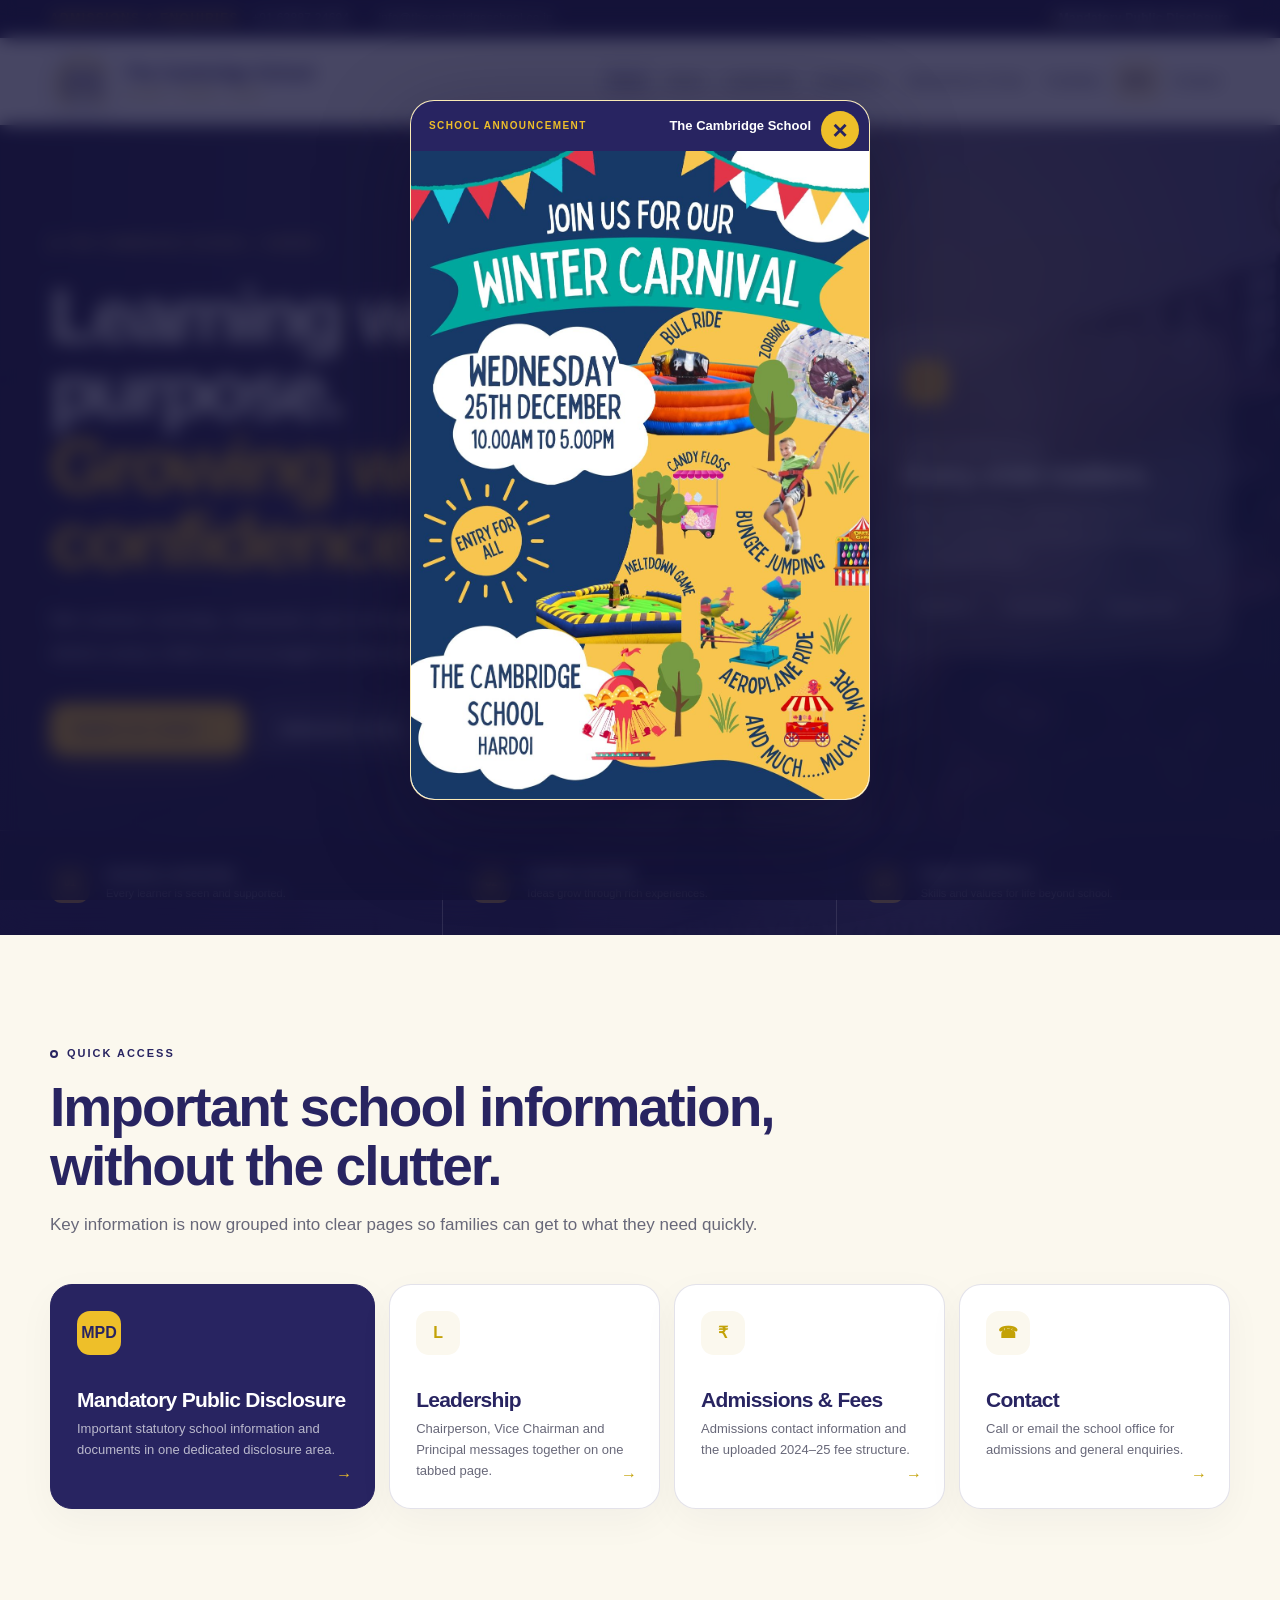
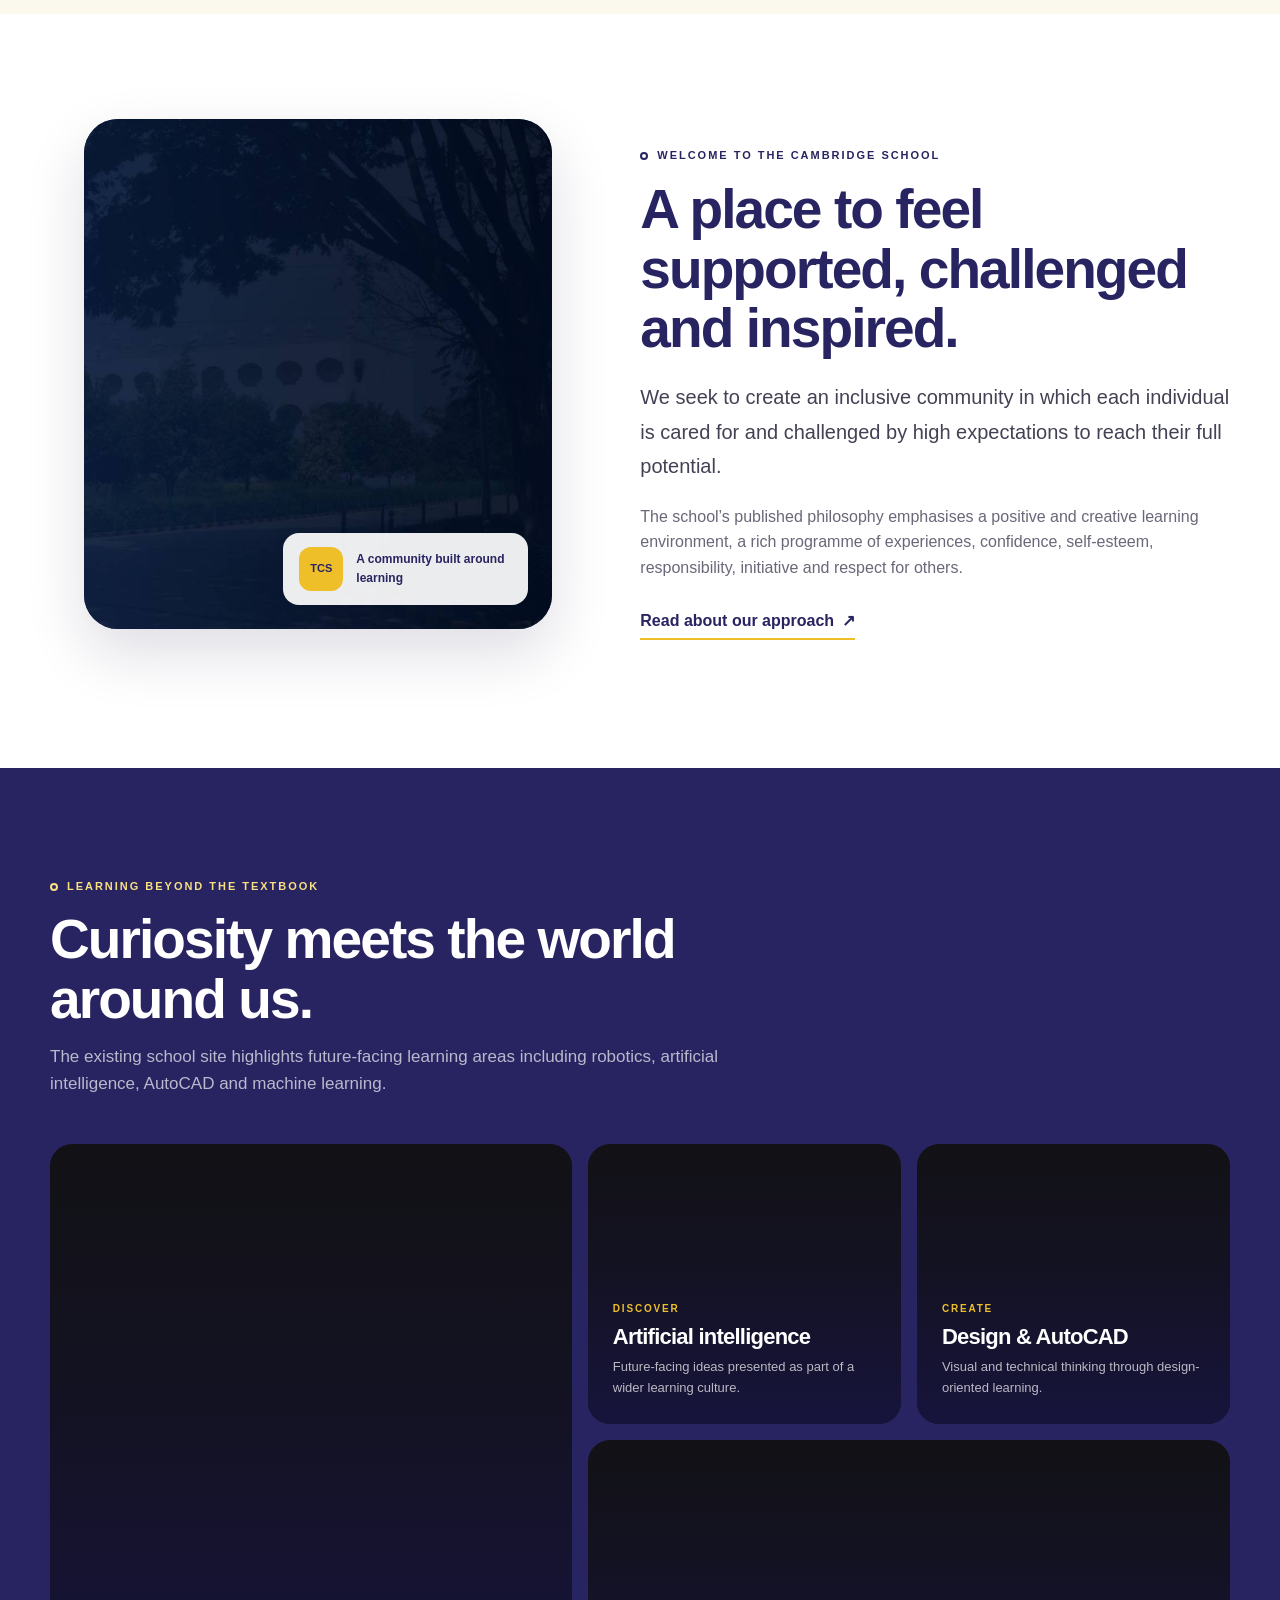
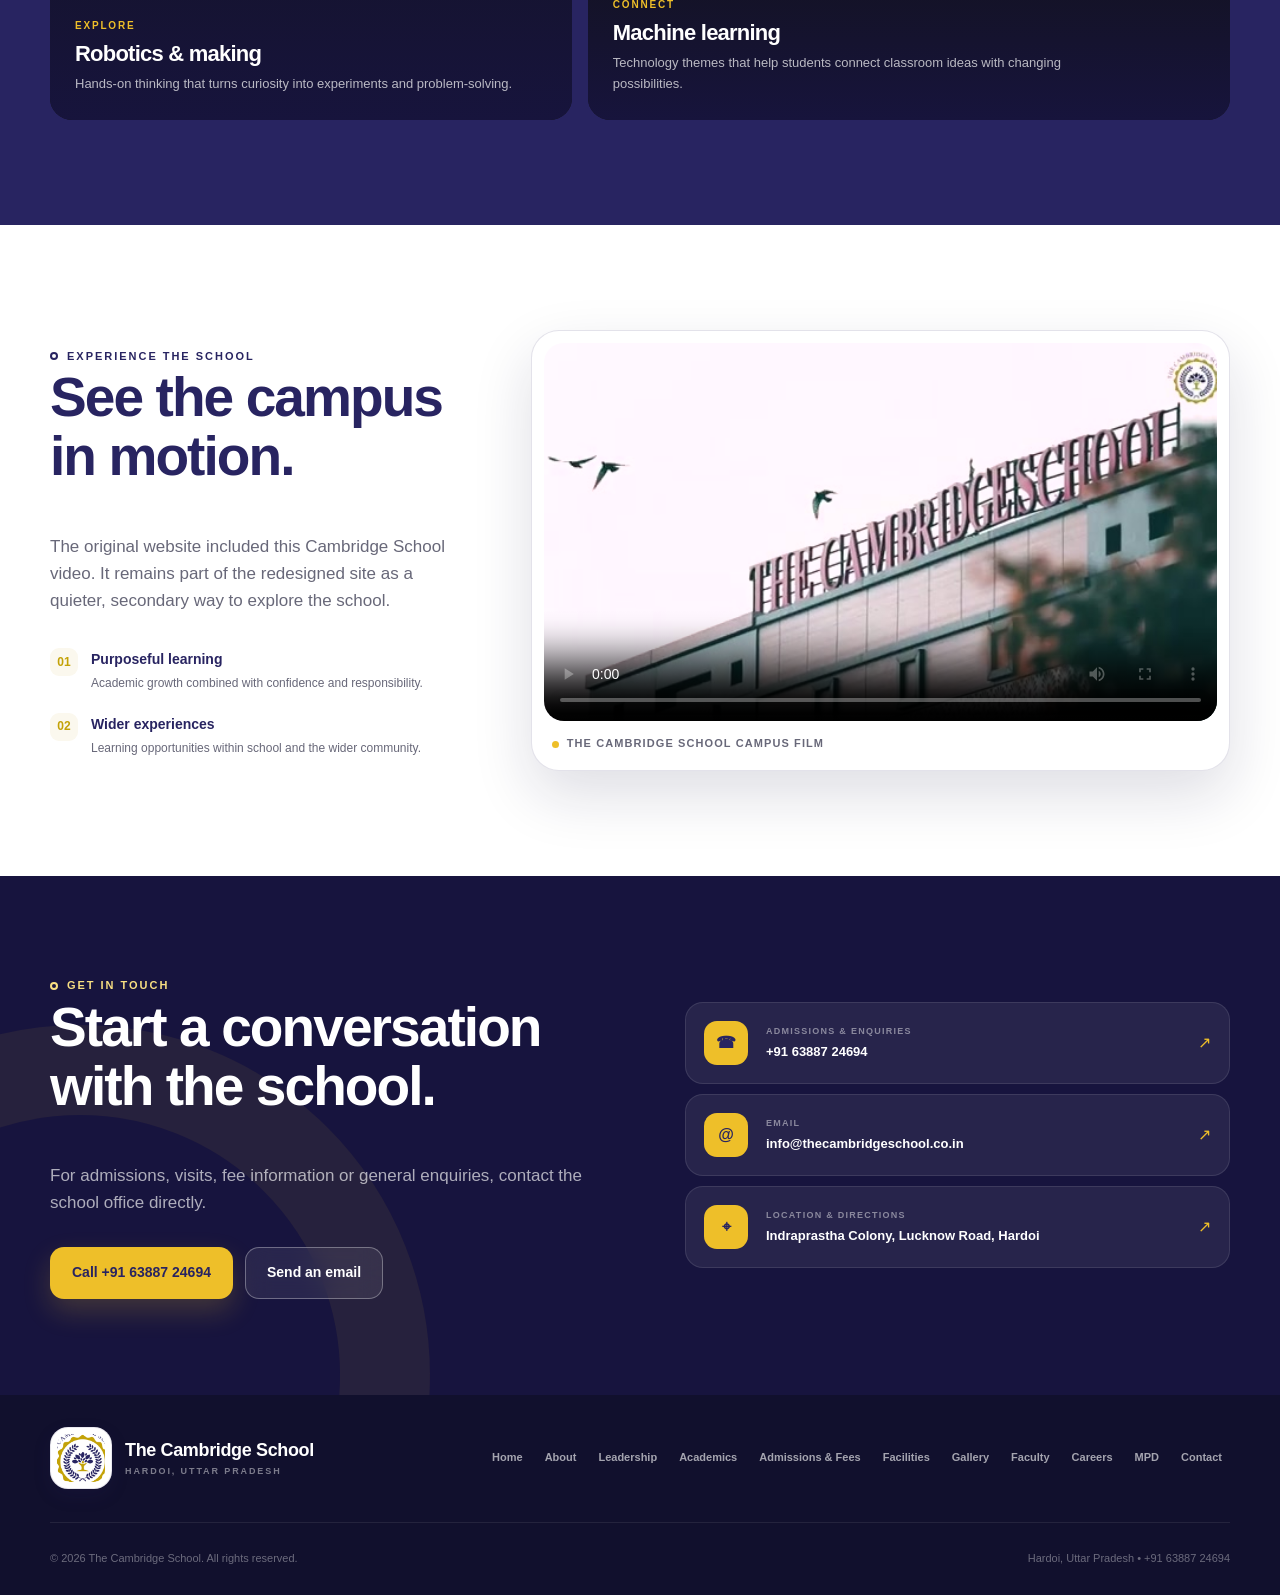
==== commit bda45a0f: "Add files via upload" ====
--- a/index.html
+++ b/index.html
@@ -27,7 +27,7 @@
 <section class="section"><div class="container intro-grid"><div class="intro-visual reveal"><div class="image-frame"><img src="images/about-us-bg.jpg" alt="The Cambridge School learning environment"><div class="image-badge"><span class="image-badge-number">TCS</span><span>A community built around learning</span></div></div></div><div class="intro-copy reveal"><span class="eyebrow"><span class="eyebrow-dot"></span>Welcome to The Cambridge School</span><h2>A place to feel supported, challenged and inspired.</h2><p class="lead">We seek to create an inclusive community in which each individual is cared for and challenged by high expectations to reach their full potential.</p><p>The school’s published philosophy emphasises a positive and creative learning environment, a rich programme of experiences, confidence, self-esteem, responsibility, initiative and respect for others.</p><a class="text-link" href="about.html">Read about our approach <span>↗</span></a></div></div></section>
 <section class="section section-navy"><div class="container"><div class="section-heading reveal"><span class="eyebrow eyebrow-light"><span class="eyebrow-dot"></span>Learning beyond the textbook</span><h2>Curiosity meets the world around us.</h2><p>The existing school site highlights future-facing learning areas including robotics, artificial intelligence, AutoCAD and machine learning.</p></div><div class="learning-grid"><article class="learning-card large reveal" style="--card-image:url('images/robotics.jpg')"><div class="learning-card-content"><span>Explore</span><h3>Robotics & making</h3><p>Hands-on thinking that turns curiosity into experiments and problem-solving.</p></div></article><article class="learning-card reveal" style="--card-image:url('images/artificial-intelligence.jpg')"><div class="learning-card-content"><span>Discover</span><h3>Artificial intelligence</h3><p>Future-facing ideas presented as part of a wider learning culture.</p></div></article><article class="learning-card reveal" style="--card-image:url('images/autocad.jpg')"><div class="learning-card-content"><span>Create</span><h3>Design & AutoCAD</h3><p>Visual and technical thinking through design-oriented learning.</p></div></article><article class="learning-card wide reveal" style="--card-image:url('images/machine-learning.jpg')"><div class="learning-card-content"><span>Connect</span><h3>Machine learning</h3><p>Technology themes that help students connect classroom ideas with changing possibilities.</p></div></article></div></div></section>
 <section class="section"><div class="container campus-grid"><div class="campus-copy reveal"><span class="eyebrow"><span class="eyebrow-dot"></span>Experience the school</span><h2>See the campus in motion.</h2><p>The original website included this Cambridge School video. It remains part of the redesigned site as a quieter, secondary way to explore the school.</p><div class="campus-points"><div><span>01</span><p><strong>Purposeful learning</strong><small>Academic growth combined with confidence and responsibility.</small></p></div><div><span>02</span><p><strong>Wider experiences</strong><small>Learning opportunities within school and the wider community.</small></p></div></div></div><div class="video-shell reveal"><video controls playsinline poster="images/campus-hero.jpg"><source src="media/campus-tour.mp4" type="video/mp4"></video><div class="video-caption"><span class="video-dot"></span>The Cambridge School campus film</div></div></div></section>
-<section class="contact-section"><div class="container contact-grid"><div class="contact-copy reveal"><span class="eyebrow eyebrow-light"><span class="eyebrow-dot"></span>Get in touch</span><h2>Start a conversation with the school.</h2><p>For admissions, visits, fee information or general enquiries, contact the school office directly.</p><div class="contact-actions"><a class="button button-primary" href="tel:+916388724694">Call +91 63887 24694</a><a class="button button-ghost" href="mailto:info@thecambridgeschool.co.in">Send an email</a></div></div><div class="contact-cards reveal"><a href="tel:+916388724694"><span class="contact-card-icon">☎</span><div><small>Admissions & Enquiries</small><strong>+91 63887 24694</strong></div><span>↗</span></a><a href="mailto:info@thecambridgeschool.co.in"><span class="contact-card-icon">@</span><div><small>Email</small><strong>info@thecambridgeschool.co.in</strong></div><span>↗</span></a><div class="contact-card-static"><span class="contact-card-icon">⌖</span><div><small>Location</small><strong>Hardoi, Uttar Pradesh</strong></div></div></div></div></section></main><footer class="site-footer"><div class="container footer-top">
+<section class="contact-section"><div class="container contact-grid"><div class="contact-copy reveal"><span class="eyebrow eyebrow-light"><span class="eyebrow-dot"></span>Get in touch</span><h2>Start a conversation with the school.</h2><p>For admissions, visits, fee information or general enquiries, contact the school office directly.</p><div class="contact-actions"><a class="button button-primary" href="tel:+916388724694">Call +91 63887 24694</a><a class="button button-ghost" href="mailto:info@thecambridgeschool.co.in">Send an email</a></div></div><div class="contact-cards reveal"><a href="tel:+916388724694"><span class="contact-card-icon">☎</span><div><small>Admissions & Enquiries</small><strong>+91 63887 24694</strong></div><span>↗</span></a><a href="mailto:info@thecambridgeschool.co.in"><span class="contact-card-icon">@</span><div><small>Email</small><strong>info@thecambridgeschool.co.in</strong></div><span>↗</span></a><a href="contact.html#school-location" data-school-directions><span class="contact-card-icon">⌖</span><div><small>Location & Directions</small><strong>Indraprastha Colony, Lucknow Road, Hardoi</strong></div><span>↗</span></a></div></div></section></main><footer class="site-footer"><div class="container footer-top">
   <a class="brand footer-brand" href="index.html"><span class="brand-mark"><img src="images/crest.png" alt=""></span><span class="brand-copy"><strong>The Cambridge School</strong><small>Hardoi, Uttar Pradesh</small></span></a>
   <div class="footer-links"><a href="index.html">Home</a><a href="about.html">About</a><a href="leadership.html">Leadership</a><a href="academics.html">Academics</a><a href="admissions.html">Admissions & Fees</a><a href="facilities.html">Facilities</a><a href="gallery.html">Gallery</a><a href="faculty.html">Faculty</a><a href="careers.html">Careers</a><a href="mpd.html">MPD</a><a href="contact.html">Contact</a></div>
 </div><div class="container footer-bottom"><p>© <span id="year"></span> The Cambridge School. All rights reserved.</p><p>Hardoi, Uttar Pradesh • +91 63887 24694</p></div></footer>
--- a/css/style.css
+++ b/css/style.css
@@ -63,3 +63,27 @@
 @media(max-width:930px){.utility-right{display:none}.menu-toggle{display:block}.site-nav{position:fixed;z-index:100;top:86px;left:20px;right:20px;display:grid;gap:4px;padding:14px;border:1px solid var(--line);border-radius:18px;background:rgba(255,255,255,.99);box-shadow:var(--shadow-lg);opacity:0;visibility:hidden;transform:translateY(-10px);transition:.2s}.site-nav.open{opacity:1;visibility:visible;transform:translateY(0)}.site-nav>a{padding:13px 14px;font-size:13px}.site-nav .nav-cta{margin:5px 0 0;text-align:center}.menu-toggle[aria-expanded=true] span:nth-child(1){transform:translateY(6px) rotate(45deg)}.menu-toggle[aria-expanded=true] span:nth-child(2){opacity:0}.menu-toggle[aria-expanded=true] span:nth-child(3){transform:translateY(-6px) rotate(-45deg)}.hero{min-height:860px}.hero-content{grid-template-columns:1fr;padding-top:90px;padding-bottom:170px}.hero-card{display:none}.intro-grid,.campus-grid,.contact-grid,.fee-overview{grid-template-columns:1fr}.learning-grid{grid-template-columns:1fr 1fr}.learning-card.large{grid-row:span 1}.learning-card.wide{grid-column:span 2}.message-layout{grid-template-columns:140px 1fr}.message-avatar{width:140px;height:180px}.gallery-grid{grid-template-columns:1fr 1fr}}
 @media(max-width:680px){:root{--container:min(100% - 28px,1180px)}.utility-bar{display:none}.nav-wrap{min-height:74px}.site-nav{top:74px;left:14px;right:14px}.brand-mark{width:48px;height:48px;border-radius:14px}.brand-copy strong{font-size:15px}.brand-copy small{font-size:8px}.hero{min-height:800px}.hero-content{padding-top:78px;padding-bottom:195px}.hero h1{font-size:clamp(45px,13vw,64px)}.hero-copy>p{font-size:16px}.hero-actions .button{width:100%}.hero-highlights{grid-template-columns:1fr;padding:12px 0}.hero-highlights>div{padding:8px 0;border-right:0}.hero-highlights small{display:none}.section{padding:76px 0}.intro-visual{padding:0 0 20px 14px}.image-frame,.image-frame img{min-height:360px}.quick-grid,.principle-grid,.card-grid-3,.gallery-grid{grid-template-columns:1fr}.learning-grid{grid-template-columns:1fr;grid-auto-rows:270px}.learning-card.wide{grid-column:span 1}.page-hero{padding:70px 0 64px}.page-hero h1{font-size:46px}.tabs{grid-template-columns:1fr}.tab-button{border-right:0;border-bottom:1px solid var(--line)}.tab-button:last-child{border-bottom:0}.tab-panel{padding:24px 20px}.message-layout{grid-template-columns:1fr}.message-avatar{width:100%;height:130px;font-size:40px}.transport-grid{grid-template-columns:1fr}.disclosure-table,.disclosure-table tbody,.disclosure-table tr,.disclosure-table th,.disclosure-table td{display:block;width:100%}.disclosure-table tr{border-bottom:1px solid var(--line)}.disclosure-table tr:last-child{border-bottom:0}.disclosure-table th,.disclosure-table td{border:0}.disclosure-table th{padding-bottom:5px}.disclosure-table td{padding-top:5px}.contact-grid{gap:45px}.footer-top{padding:30px 0;align-items:flex-start;flex-direction:column}.footer-links{justify-content:flex-start}.footer-bottom{padding:22px 0;align-items:flex-start;flex-direction:column}.welcome-popup{padding:14px}.welcome-popup-card{border-radius:18px}.welcome-popup-heading{align-items:flex-start;flex-direction:column;gap:2px;padding-right:58px}}
 @media(prefers-reduced-motion:reduce){html{scroll-behavior:auto}*,*:before,*:after{animation-duration:.01ms!important;animation-iteration-count:1!important;transition-duration:.01ms!important}.reveal{opacity:1;transform:none}.hero-video{display:none}.hero{background:var(--navy-deep) url('../images/campus-hero.jpg') center/cover no-repeat}}
+
+/* 2026-08-29 admissions + MPD update */
+.fee-note-light{max-width:920px;margin-top:24px;background:var(--cream);color:#5d5b66;border:1px solid rgba(195,162,7,.24)}
+.fee-source-grid{display:grid;grid-template-columns:minmax(0,.86fr) minmax(320px,1.14fr);gap:34px;align-items:center}.fee-source-image{padding:12px;border:1px solid var(--line);border-radius:24px;background:white;box-shadow:var(--shadow-sm);cursor:zoom-in}.fee-source-image img{width:100%;border-radius:16px}.fee-source-card{padding:34px;border:1px solid var(--line);border-radius:24px;background:white;box-shadow:0 12px 36px rgba(23,20,62,.05)}.fee-source-card h3{margin:12px 0 12px;color:var(--navy);font-size:30px}.fee-source-card p{margin:0;color:var(--muted)}.fee-reference-actions{display:flex;flex-wrap:wrap;gap:10px;margin-top:24px}
+.mpd-summary-grid{display:grid;grid-template-columns:repeat(3,1fr);gap:14px;margin-bottom:26px}.mpd-summary-card{padding:24px;border:1px solid var(--line);border-radius:20px;background:white;box-shadow:0 10px 28px rgba(23,20,62,.05)}.mpd-summary-card small{display:block;color:var(--gold);font-size:10px;font-weight:900;text-transform:uppercase;letter-spacing:.12em}.mpd-summary-card strong{display:block;margin:5px 0 3px;color:var(--navy);font-size:25px;line-height:1.15}.mpd-summary-card span{color:var(--muted);font-size:12px}.mpd-doc-table th:first-child{min-width:300px}.mpd-doc-table td:nth-child(2){min-width:360px;text-align:left;white-space:normal}.mpd-doc-table td:last-child{min-width:120px}.document-meta{display:block;margin-top:7px;color:var(--muted);font-size:12px;line-height:1.55}.doc-button{display:inline-flex;align-items:center;justify-content:center;min-height:36px;padding:0 12px;border-radius:10px;background:var(--navy);color:white;font-size:11px;font-weight:900;white-space:nowrap}.doc-button:hover{background:var(--yellow);color:var(--navy)}.status.review{background:rgba(154,107,0,.11);color:var(--warn)}.mpd-subheading{margin:34px 0 12px;color:var(--navy);font-size:22px}.mpd-alert-neutral{margin-top:34px;border-color:var(--line);background:#f8f8fb}.mpd-alert-neutral .mpd-alert-icon{background:var(--navy);color:var(--yellow)}
+@media(max-width:930px){.fee-source-grid{grid-template-columns:1fr}.mpd-summary-grid{grid-template-columns:1fr 1fr}}
+@media(max-width:680px){.fee-reference-actions .button{width:100%}.mpd-summary-grid{grid-template-columns:1fr}.mpd-summary-card{padding:20px}.mpd-doc-table td:nth-child(2){min-width:300px}}
+
+/* 2026-08-29 contact map + current-location directions */
+.location-layout{display:grid;grid-template-columns:minmax(0,1.35fr) minmax(330px,.65fr);gap:28px;align-items:stretch;margin-top:36px}.school-map{min-height:520px;overflow:hidden;border:1px solid var(--line);border-radius:28px;background:#e9e8ef;box-shadow:var(--shadow-md)}.school-map iframe{display:block;width:100%;height:100%;min-height:520px;border:0}.directions-card{padding:32px;border:1px solid var(--line);border-radius:28px;background:white;box-shadow:var(--shadow-sm)}.directions-card h3{margin:10px 0 22px;color:var(--navy);font-size:30px;line-height:1.15}.route-inputs{position:relative;padding:4px 0 6px}.route-field{position:relative;display:grid;grid-template-columns:24px 1fr;gap:12px;align-items:flex-start;padding:12px 0}.route-field small{display:block;margin-bottom:3px;color:var(--muted);font-size:9px;font-weight:900;text-transform:uppercase;letter-spacing:.12em}.route-field strong{display:block;color:var(--ink);font-size:14px;line-height:1.4}.route-field span:not(.route-marker){display:block;margin-top:4px;color:var(--muted);font-size:12px;line-height:1.5}.route-marker{position:relative;z-index:2;width:13px;height:13px;margin:5px 0 0 4px;border:3px solid white;border-radius:50%;box-shadow:0 0 0 2px var(--navy)}.route-marker-start{background:var(--navy)}.route-marker-destination{background:var(--yellow);box-shadow:0 0 0 2px var(--gold)}.route-line{position:absolute;left:10px;top:31px;bottom:37px;width:2px;background:repeating-linear-gradient(to bottom,var(--line) 0 5px,transparent 5px 9px)}.directions-button,.map-open-button{width:100%;margin-top:13px}.map-open-button{display:flex}.location-status{margin:18px 0 0;color:var(--muted);font-size:11px;line-height:1.55}.info-card[href="#school-location"]{cursor:pointer}
+@media(max-width:930px){.location-layout{grid-template-columns:1fr}.school-map,.school-map iframe{min-height:430px}}
+@media(max-width:680px){.school-map,.school-map iframe{min-height:360px}.directions-card{padding:24px}.directions-card h3{font-size:25px}}
+
+
+/* 2026-08-29 logo visibility + Google Maps-style route inputs */
+.brand-mark{width:62px;height:62px;padding:6px;overflow:visible;border:1px solid rgba(40,36,97,.10);border-radius:18px;background:#fff;box-shadow:0 7px 18px rgba(40,36,97,.14)}
+.brand-mark img{display:block;width:100%;height:100%;object-fit:contain;border-radius:12px}
+.footer-brand .brand-mark{background:#fff}
+.route-field-input{cursor:default}
+.route-input-copy{display:block;min-width:0;width:100%}
+.route-input-copy input{display:block;width:100%;height:44px;margin:3px 0 0;padding:0 13px;border:1px solid var(--line);border-radius:11px;outline:0;background:#f8f8fb;color:var(--ink);font:inherit;font-size:13px;font-weight:750;box-shadow:inset 0 1px 2px rgba(40,36,97,.03)}
+.route-input-copy input:focus{border-color:rgba(40,36,97,.35);box-shadow:0 0 0 3px rgba(40,36,97,.07)}
+.route-input-copy>span{display:block;margin-top:5px;color:var(--muted);font-size:11px;line-height:1.45}
+@media(max-width:680px){.brand-mark{width:52px;height:52px;padding:5px;border-radius:15px}.brand-mark img{border-radius:10px}}
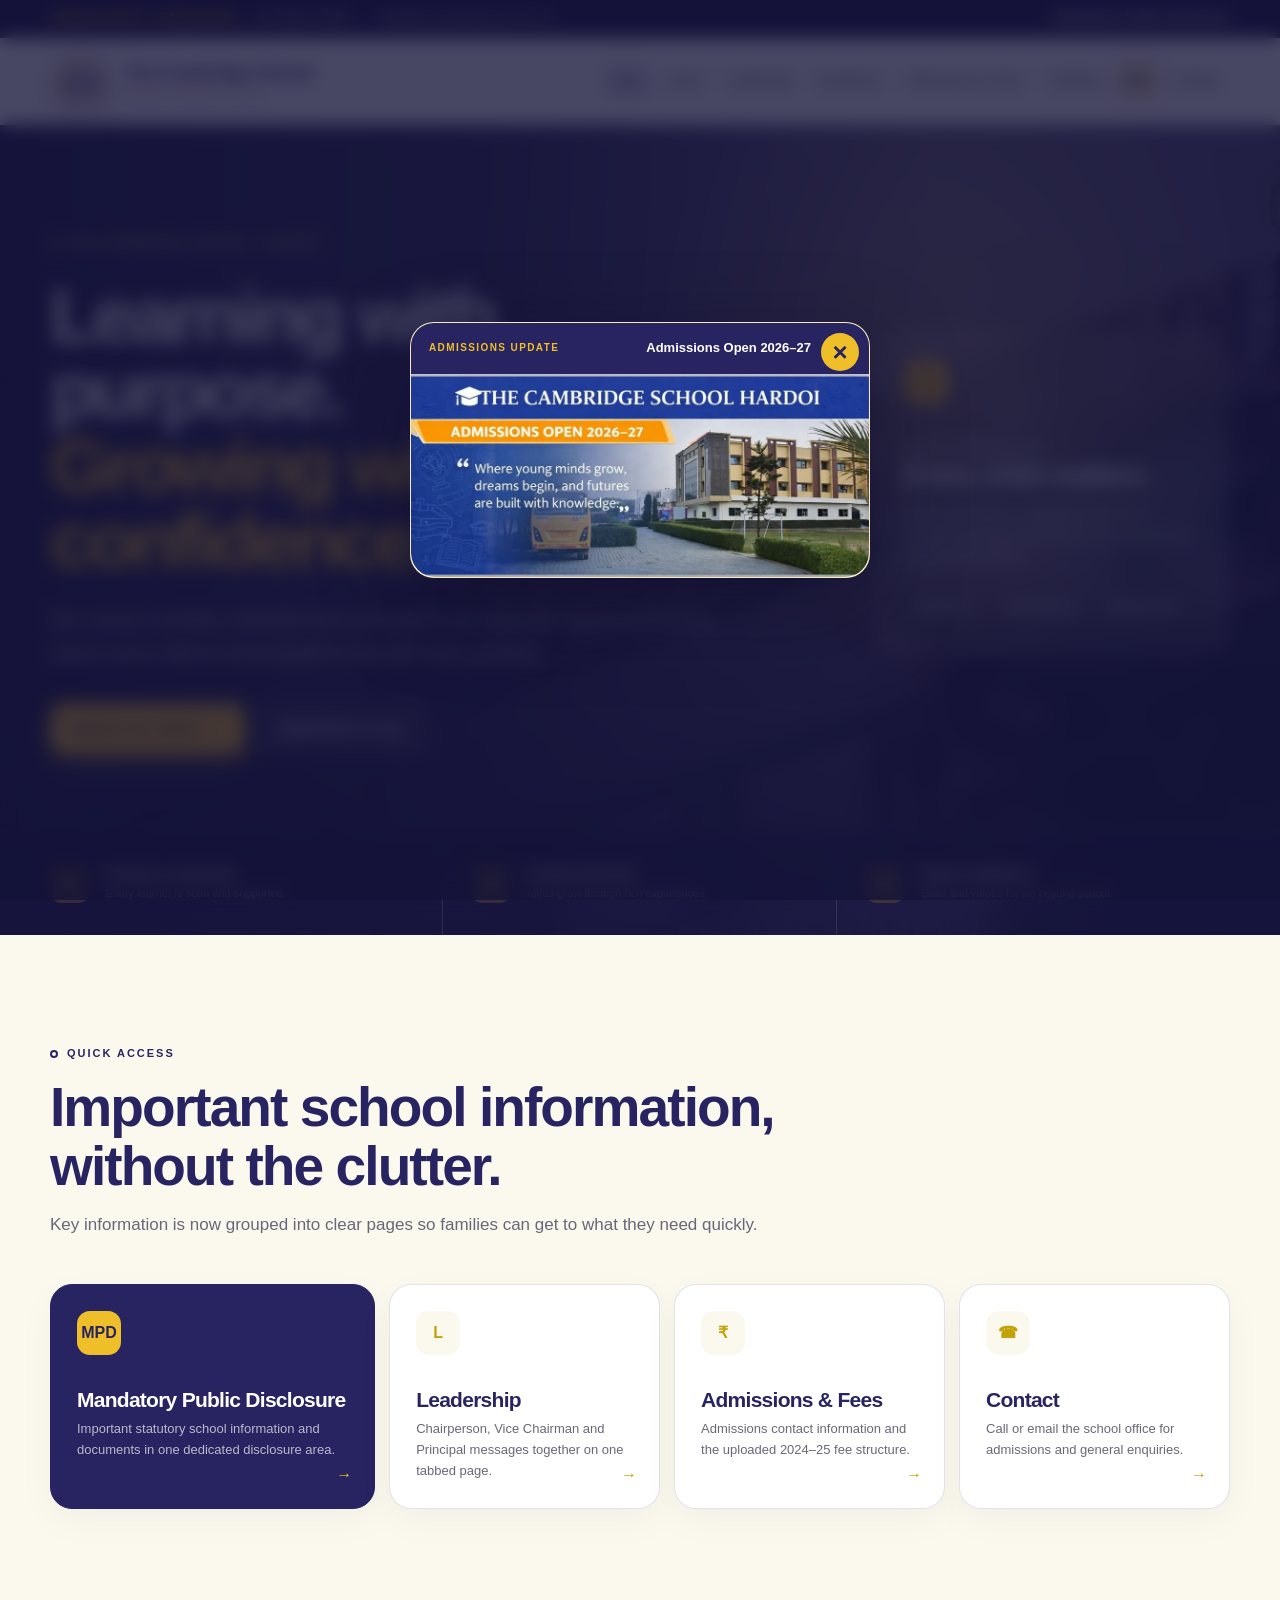
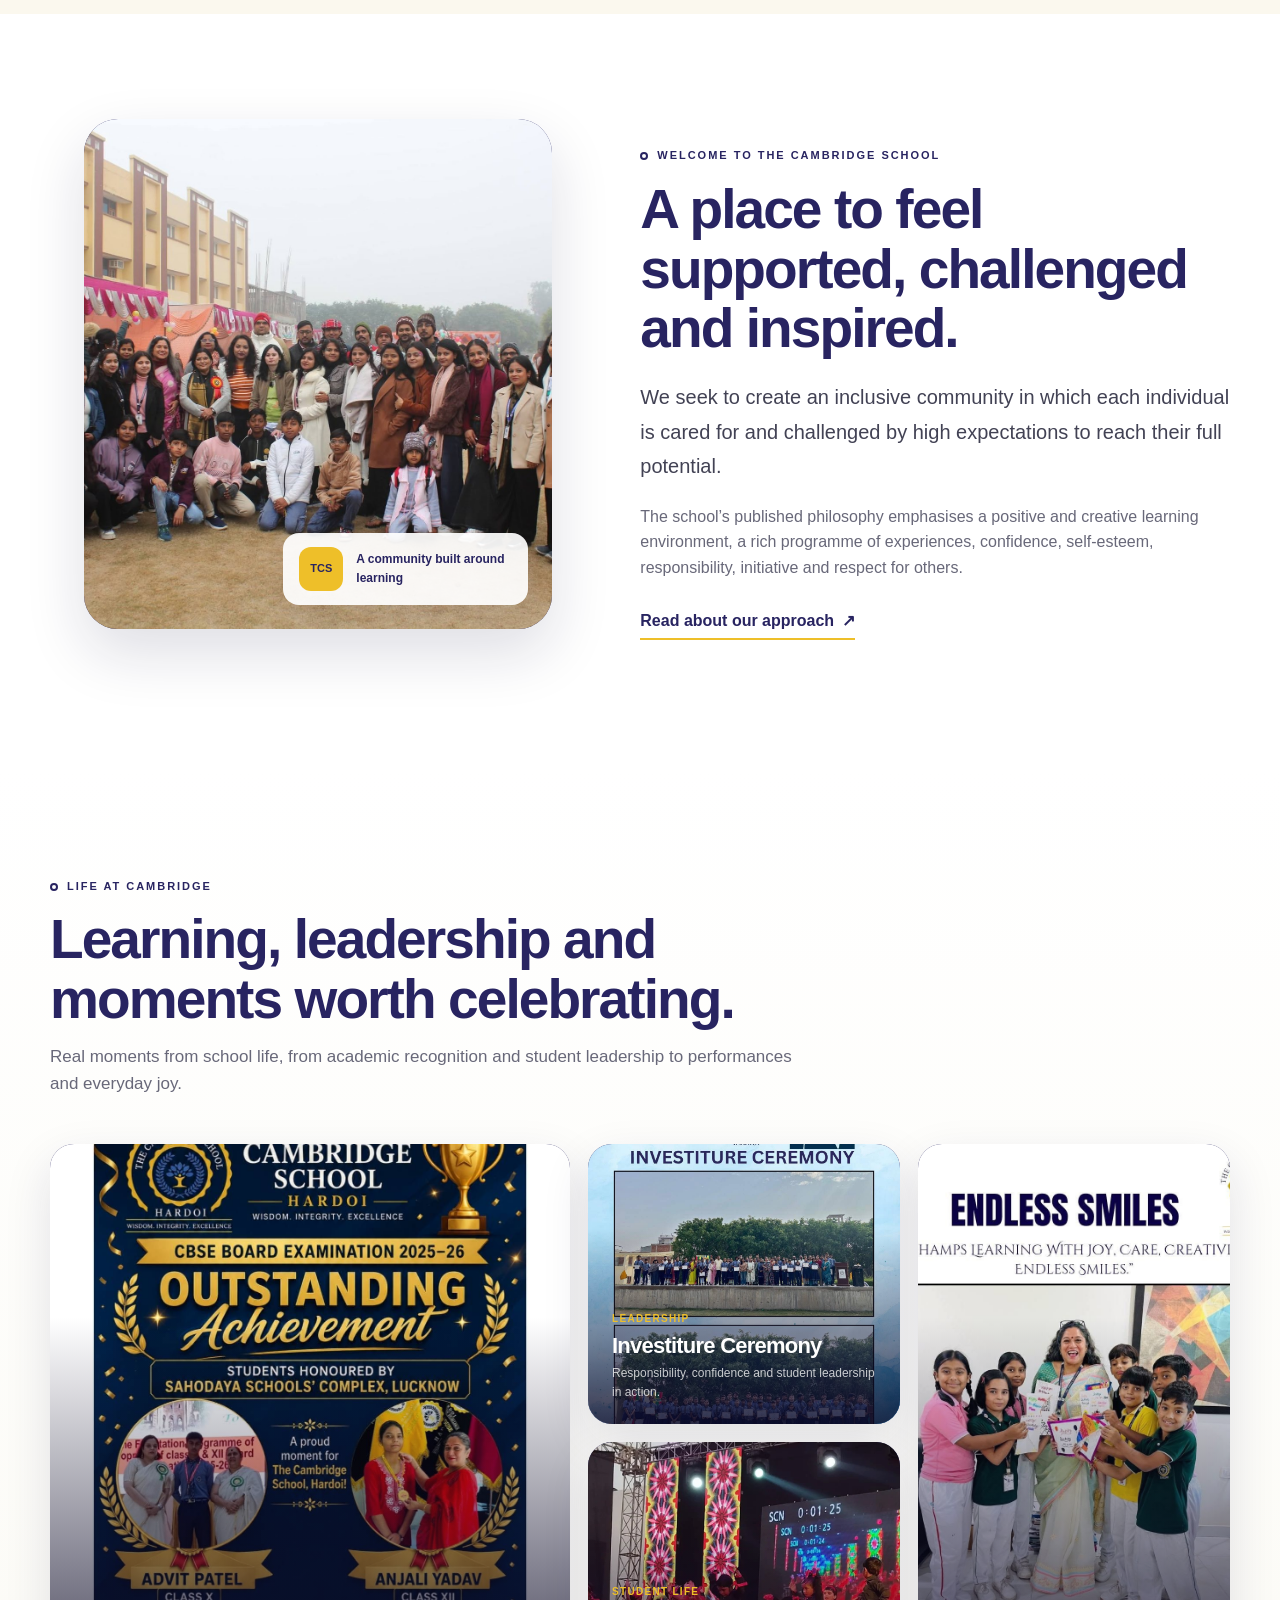
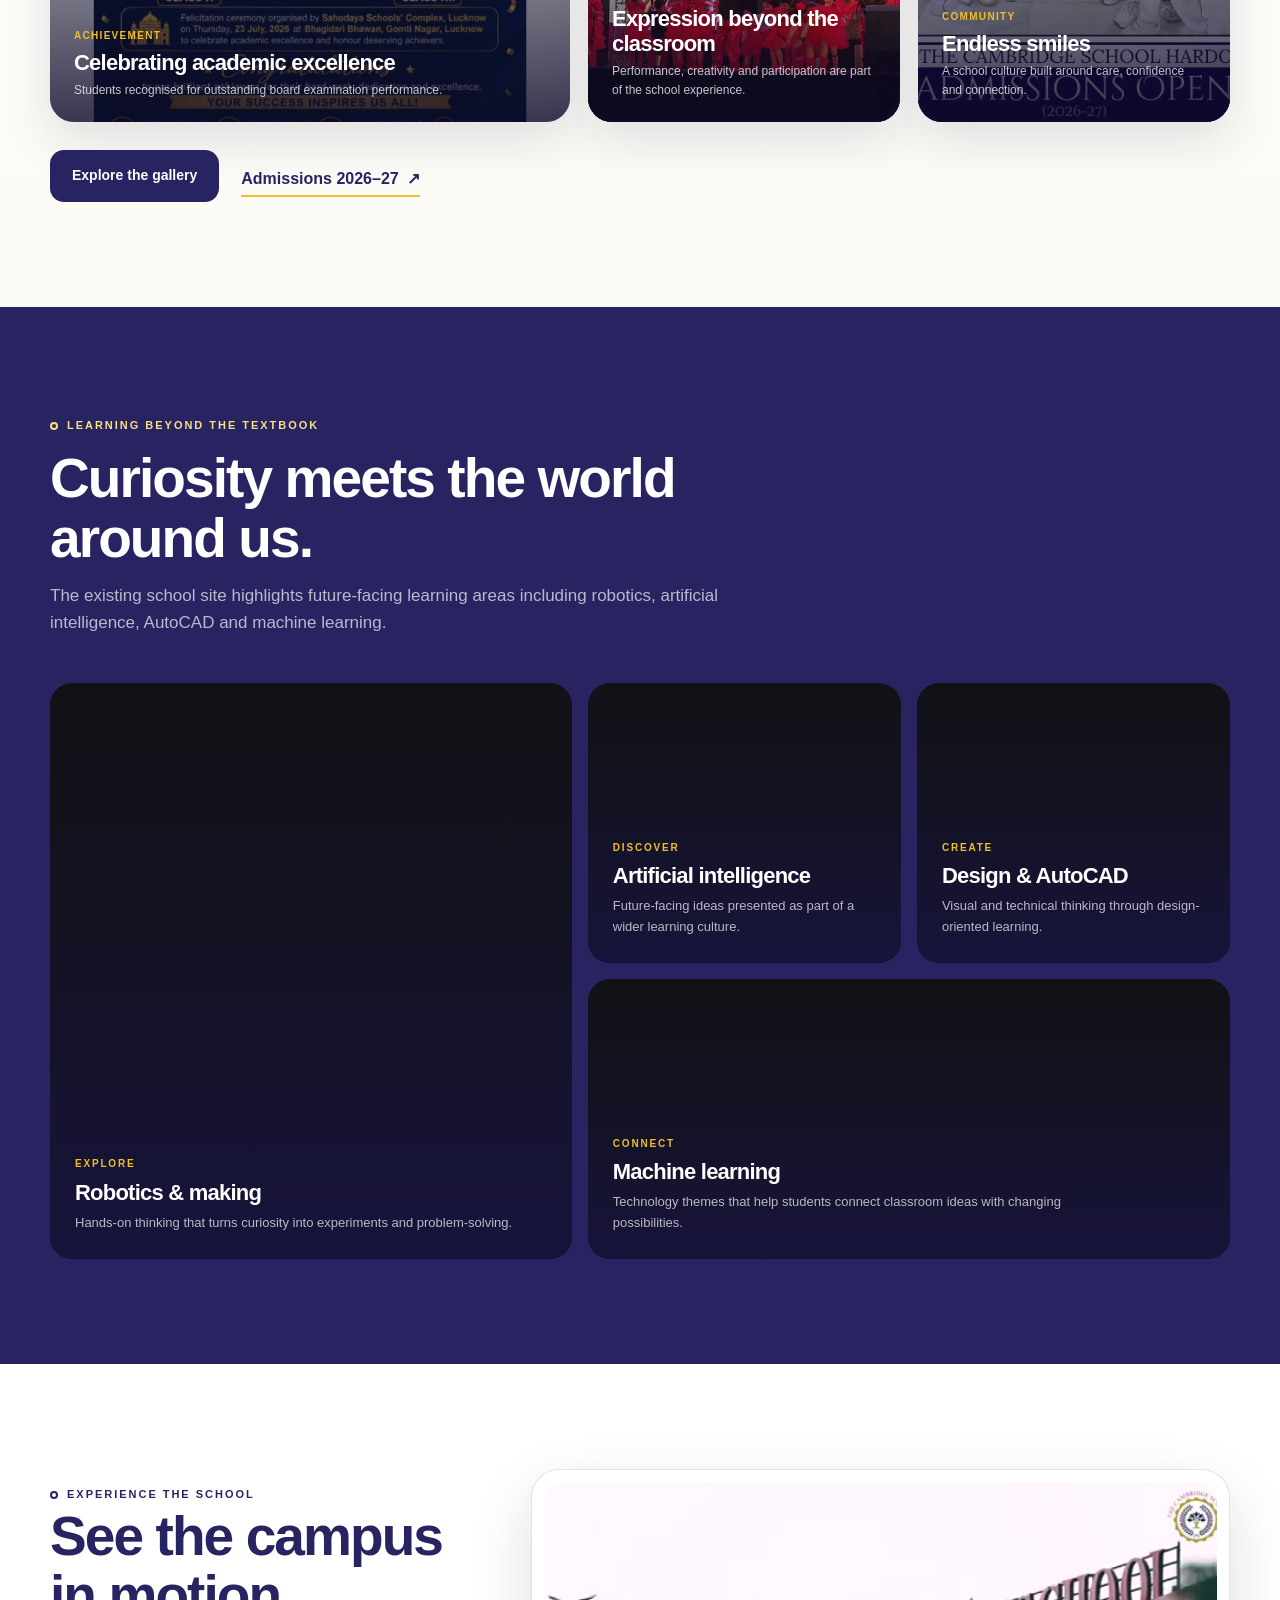
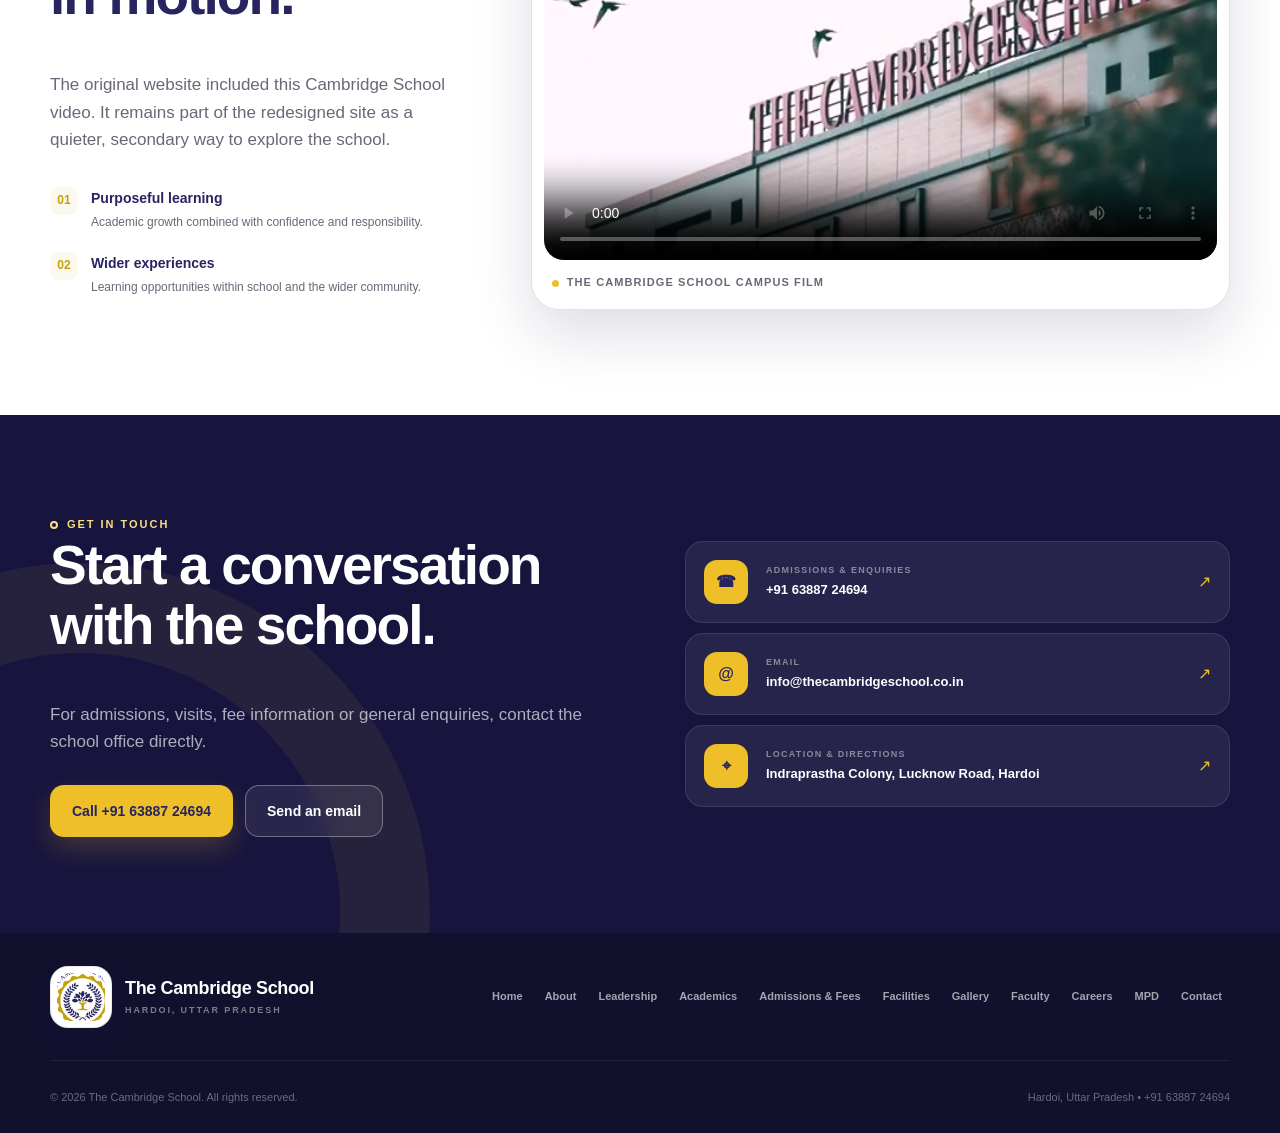
==== commit 9e6e9c75: "Add files via upload" ====
--- a/index.html
+++ b/index.html
@@ -20,11 +20,21 @@
   <button class="menu-toggle" type="button" aria-expanded="false" aria-controls="site-nav" aria-label="Open navigation"><span></span><span></span><span></span></button>
   <nav class="site-nav" id="site-nav" aria-label="Main navigation"><a href="index.html" data-page="index.html" class="">Home</a><a href="about.html" data-page="about.html" class="">About</a><a href="leadership.html" data-page="leadership.html" class="">Leadership</a><a href="academics.html" data-page="academics.html" class="">Academics</a><a href="admissions.html" data-page="admissions.html" class="">Admissions & Fees</a><a href="facilities.html" data-page="facilities.html" class="">Facilities</a><a href="mpd.html" data-page="mpd.html" class="nav-important">MPD</a><a href="contact.html" data-page="contact.html" class="">Contact</a></nav>
 </div></header>
-<div class="welcome-popup" id="welcome-popup" hidden aria-hidden="true"><div class="welcome-popup-backdrop" data-welcome-close></div><section class="welcome-popup-card" role="dialog" aria-modal="true" aria-labelledby="welcome-popup-title"><button class="welcome-popup-close" type="button" data-welcome-close aria-label="Close announcement">×</button><div class="welcome-popup-heading"><span>School announcement</span><strong id="welcome-popup-title">The Cambridge School</strong></div><img src="images/tcss.jpeg" alt="The Cambridge School announcement"></section></div>
+<div class="welcome-popup" id="welcome-popup" hidden aria-hidden="true"><div class="welcome-popup-backdrop" data-welcome-close></div><section class="welcome-popup-card" role="dialog" aria-modal="true" aria-labelledby="welcome-popup-title"><button class="welcome-popup-close" type="button" data-welcome-close aria-label="Close announcement">×</button><div class="welcome-popup-heading"><span>Admissions update</span><strong id="welcome-popup-title">Admissions Open 2026–27</strong></div><img src="images/admissions-2026-27.jpg" alt="Admissions open 2026-27 at The Cambridge School, Hardoi"></section></div>
 <main id="main">
 <section class="hero"><video class="hero-video" autoplay muted loop playsinline poster="images/campus-hero.jpg" aria-hidden="true"><source src="media/campus-tour.mp4" type="video/mp4"></video><div class="hero-overlay"></div><div class="container hero-content"><div class="hero-copy reveal"><span class="eyebrow eyebrow-light"><span class="eyebrow-dot"></span>The Cambridge School • Hardoi</span><h1>Learning with purpose.<br><span>Growing with confidence.</span></h1><p>We nurture curiosity, character and self-belief in an inclusive school community where every child is encouraged to discover their potential.</p><div class="hero-actions"><a class="button button-primary" href="about.html">Explore our school <span>→</span></a><a class="button button-ghost" href="admissions.html">Admissions & fees</a></div></div><aside class="hero-card reveal"><div class="hero-card-icon">✦</div><p class="card-kicker">Our approach</p><h2>Every child matters.</h2><p>High expectations, individual care and a creative learning environment work together to help students thrive.</p><div class="value-pills"><span>Curiosity</span><span>Confidence</span><span>Character</span></div></aside></div><div class="hero-bottom"><div class="container hero-highlights"><div><span class="highlight-icon">01</span><p><strong>Inclusive community</strong><small>Every learner is seen and supported.</small></p></div><div><span class="highlight-icon">02</span><p><strong>Creative learning</strong><small>Ideas grow through rich experiences.</small></p></div><div><span class="highlight-icon">03</span><p><strong>Future confidence</strong><small>Skills and values for life beyond school.</small></p></div></div></div></section>
 <section class="section section-soft"><div class="container"><div class="section-heading reveal"><span class="eyebrow"><span class="eyebrow-dot"></span>Quick access</span><h2>Important school information, without the clutter.</h2><p>Key information is now grouped into clear pages so families can get to what they need quickly.</p></div><div class="quick-grid"><a class="quick-card featured reveal" href="mpd.html"><span class="mini-icon">MPD</span><h3>Mandatory Public Disclosure</h3><p>Important statutory school information and documents in one dedicated disclosure area.</p><span class="card-arrow">→</span></a><a class="quick-card reveal" href="leadership.html"><span class="mini-icon">L</span><h3>Leadership</h3><p>Chairperson, Vice Chairman and Principal messages together on one tabbed page.</p><span class="card-arrow">→</span></a><a class="quick-card reveal" href="admissions.html"><span class="mini-icon">₹</span><h3>Admissions & Fees</h3><p>Admissions contact information and the uploaded 2024–25 fee structure.</p><span class="card-arrow">→</span></a><a class="quick-card reveal" href="contact.html"><span class="mini-icon">☎</span><h3>Contact</h3><p>Call or email the school office for admissions and general enquiries.</p><span class="card-arrow">→</span></a></div></div></section>
-<section class="section"><div class="container intro-grid"><div class="intro-visual reveal"><div class="image-frame"><img src="images/about-us-bg.jpg" alt="The Cambridge School learning environment"><div class="image-badge"><span class="image-badge-number">TCS</span><span>A community built around learning</span></div></div></div><div class="intro-copy reveal"><span class="eyebrow"><span class="eyebrow-dot"></span>Welcome to The Cambridge School</span><h2>A place to feel supported, challenged and inspired.</h2><p class="lead">We seek to create an inclusive community in which each individual is cared for and challenged by high expectations to reach their full potential.</p><p>The school’s published philosophy emphasises a positive and creative learning environment, a rich programme of experiences, confidence, self-esteem, responsibility, initiative and respect for others.</p><a class="text-link" href="about.html">Read about our approach <span>↗</span></a></div></div></section>
+<section class="section"><div class="container intro-grid"><div class="intro-visual reveal"><div class="image-frame"><img src="images/staff-community.jpg" alt="Students and staff at The Cambridge School, Hardoi"><div class="image-badge"><span class="image-badge-number">TCS</span><span>A community built around learning</span></div></div></div><div class="intro-copy reveal"><span class="eyebrow"><span class="eyebrow-dot"></span>Welcome to The Cambridge School</span><h2>A place to feel supported, challenged and inspired.</h2><p class="lead">We seek to create an inclusive community in which each individual is cared for and challenged by high expectations to reach their full potential.</p><p>The school’s published philosophy emphasises a positive and creative learning environment, a rich programme of experiences, confidence, self-esteem, responsibility, initiative and respect for others.</p><a class="text-link" href="about.html">Read about our approach <span>↗</span></a></div></div></section>
+<section class="section school-life-section"><div class="container">
+  <div class="section-heading reveal"><span class="eyebrow"><span class="eyebrow-dot"></span>Life at Cambridge</span><h2>Learning, leadership and moments worth celebrating.</h2><p>Real moments from school life, from academic recognition and student leadership to performances and everyday joy.</p></div>
+  <div class="story-grid">
+    <a class="story-card story-card-wide reveal" href="gallery.html"><img src="images/achievement-board-2025-26.jpg" alt="Cambridge School board examination achievement recognition"><div class="story-card-copy"><span>Achievement</span><h3>Celebrating academic excellence</h3><p>Students recognised for outstanding board examination performance.</p></div></a>
+    <a class="story-card reveal" href="gallery.html"><img src="images/investiture-ceremony.jpg" alt="Investiture ceremony at The Cambridge School"><div class="story-card-copy"><span>Leadership</span><h3>Investiture Ceremony</h3><p>Responsibility, confidence and student leadership in action.</p></div></a>
+    <a class="story-card reveal" href="gallery.html"><img src="images/annual-stage.jpg" alt="Students performing on stage at a school event"><div class="story-card-copy"><span>Student life</span><h3>Expression beyond the classroom</h3><p>Performance, creativity and participation are part of the school experience.</p></div></a>
+    <a class="story-card story-card-tall reveal" href="admissions.html"><img src="images/endless-smiles.jpg" alt="Students sharing a joyful moment at The Cambridge School"><div class="story-card-copy"><span>Community</span><h3>Endless smiles</h3><p>A school culture built around care, confidence and connection.</p></div></a>
+  </div>
+  <div class="section-actions reveal"><a class="button button-navy" href="gallery.html">Explore the gallery</a><a class="text-link" href="admissions.html">Admissions 2026–27 <span>↗</span></a></div>
+</div></section>
 <section class="section section-navy"><div class="container"><div class="section-heading reveal"><span class="eyebrow eyebrow-light"><span class="eyebrow-dot"></span>Learning beyond the textbook</span><h2>Curiosity meets the world around us.</h2><p>The existing school site highlights future-facing learning areas including robotics, artificial intelligence, AutoCAD and machine learning.</p></div><div class="learning-grid"><article class="learning-card large reveal" style="--card-image:url('images/robotics.jpg')"><div class="learning-card-content"><span>Explore</span><h3>Robotics & making</h3><p>Hands-on thinking that turns curiosity into experiments and problem-solving.</p></div></article><article class="learning-card reveal" style="--card-image:url('images/artificial-intelligence.jpg')"><div class="learning-card-content"><span>Discover</span><h3>Artificial intelligence</h3><p>Future-facing ideas presented as part of a wider learning culture.</p></div></article><article class="learning-card reveal" style="--card-image:url('images/autocad.jpg')"><div class="learning-card-content"><span>Create</span><h3>Design & AutoCAD</h3><p>Visual and technical thinking through design-oriented learning.</p></div></article><article class="learning-card wide reveal" style="--card-image:url('images/machine-learning.jpg')"><div class="learning-card-content"><span>Connect</span><h3>Machine learning</h3><p>Technology themes that help students connect classroom ideas with changing possibilities.</p></div></article></div></div></section>
 <section class="section"><div class="container campus-grid"><div class="campus-copy reveal"><span class="eyebrow"><span class="eyebrow-dot"></span>Experience the school</span><h2>See the campus in motion.</h2><p>The original website included this Cambridge School video. It remains part of the redesigned site as a quieter, secondary way to explore the school.</p><div class="campus-points"><div><span>01</span><p><strong>Purposeful learning</strong><small>Academic growth combined with confidence and responsibility.</small></p></div><div><span>02</span><p><strong>Wider experiences</strong><small>Learning opportunities within school and the wider community.</small></p></div></div></div><div class="video-shell reveal"><video controls playsinline poster="images/campus-hero.jpg"><source src="media/campus-tour.mp4" type="video/mp4"></video><div class="video-caption"><span class="video-dot"></span>The Cambridge School campus film</div></div></div></section>
 <section class="contact-section"><div class="container contact-grid"><div class="contact-copy reveal"><span class="eyebrow eyebrow-light"><span class="eyebrow-dot"></span>Get in touch</span><h2>Start a conversation with the school.</h2><p>For admissions, visits, fee information or general enquiries, contact the school office directly.</p><div class="contact-actions"><a class="button button-primary" href="tel:+916388724694">Call +91 63887 24694</a><a class="button button-ghost" href="mailto:info@thecambridgeschool.co.in">Send an email</a></div></div><div class="contact-cards reveal"><a href="tel:+916388724694"><span class="contact-card-icon">☎</span><div><small>Admissions & Enquiries</small><strong>+91 63887 24694</strong></div><span>↗</span></a><a href="mailto:info@thecambridgeschool.co.in"><span class="contact-card-icon">@</span><div><small>Email</small><strong>info@thecambridgeschool.co.in</strong></div><span>↗</span></a><a href="contact.html#school-location" data-school-directions><span class="contact-card-icon">⌖</span><div><small>Location & Directions</small><strong>Indraprastha Colony, Lucknow Road, Hardoi</strong></div><span>↗</span></a></div></div></section></main><footer class="site-footer"><div class="container footer-top">
--- a/css/style.css
+++ b/css/style.css
@@ -87,3 +87,262 @@
 .route-input-copy input:focus{border-color:rgba(40,36,97,.35);box-shadow:0 0 0 3px rgba(40,36,97,.07)}
 .route-input-copy>span{display:block;margin-top:5px;color:var(--muted);font-size:11px;line-height:1.45}
 @media(max-width:680px){.brand-mark{width:52px;height:52px;padding:5px;border-radius:15px}.brand-mark img{border-radius:10px}}
+
+/* 2026-08-29 leadership compact profile layout */
+.leadership-hero{padding-bottom:72px}
+.leadership-section{background:linear-gradient(180deg,#fff 0%,#fbfafe 100%)}
+.leadership-heading{max-width:760px;margin-bottom:30px}
+.leadership-heading h2{margin:12px 0 14px;font-size:clamp(36px,4vw,54px)}
+.leadership-heading p{max-width:680px}
+.leadership-shell{overflow:hidden;border:1px solid var(--line);border-radius:24px;background:#fff;box-shadow:0 18px 55px rgba(23,20,62,.08)}
+.leadership-tabs{display:grid;grid-template-columns:repeat(3,1fr);margin:0;border-bottom:1px solid var(--line);background:#faf9fc}
+.leadership-tabs .tab-button{min-height:64px;padding:14px 20px;border:0!important;border-right:1px solid var(--line)!important;border-radius:0;background:transparent;color:#666477;font-size:12px;font-weight:900;letter-spacing:.01em;transition:background .2s,color .2s,box-shadow .2s}
+.leadership-tabs .tab-button:last-child{border-right:0!important}
+.leadership-tabs .tab-button:hover{background:#fff;color:var(--navy)}
+.leadership-tabs .tab-button.active{position:relative;background:#fff;color:var(--navy);box-shadow:inset 0 -3px 0 var(--yellow)}
+.leadership-panel{padding:0}
+.leadership-message-row{display:grid;grid-template-columns:190px minmax(0,1fr);gap:38px;align-items:start;padding:38px 42px 40px}
+.leadership-person{width:190px}
+.message-avatar{position:relative;width:180px;height:205px;overflow:hidden;border:1px solid rgba(40,36,97,.12);border-radius:18px;background:#f2f0f7;box-shadow:0 12px 28px rgba(23,20,62,.10)}
+.message-avatar:after{content:"";position:absolute;left:0;right:0;bottom:0;height:4px;background:linear-gradient(90deg,var(--gold),var(--yellow),var(--gold))}
+.message-avatar img{display:block;width:100%;height:100%;object-fit:cover;object-position:center 22%}
+#vice-chairman .message-avatar img{object-position:center 26%}
+.principal-avatar{background:linear-gradient(145deg,#f8f7fc,#e8e6f2)}
+.principal-avatar img{object-fit:contain;object-position:center bottom;padding:8px 4px 0}
+.person-role{padding:14px 4px 0}
+.person-role strong{display:block;color:var(--navy);font-size:15px;line-height:1.2}
+.person-role span{display:block;margin-top:5px;color:var(--muted);font-size:10px;font-weight:700;line-height:1.35}
+.message-copy{position:relative;min-width:0;padding:2px 8px 0 0}
+.leadership-kicker{display:inline-flex;align-items:center;gap:9px;color:var(--gold);font-size:10px;font-weight:950;text-transform:uppercase;letter-spacing:.15em}
+.leadership-kicker:before{content:"";width:24px;height:2px;border-radius:999px;background:var(--yellow)}
+.message-copy h2{margin:12px 0 16px;color:var(--navy);font-size:clamp(29px,3vw,40px);letter-spacing:-.035em;line-height:1.1}
+.message-copy p{max-width:800px;margin:0 0 14px;color:#696878;font-size:14.5px;line-height:1.78}
+.message-copy .message-lead{color:#363548;font-size:16.5px;font-weight:720;line-height:1.65}
+.message-signoff{display:inline-flex;align-items:center;gap:9px;margin-top:8px;padding-top:16px;border-top:1px solid var(--line);color:var(--navy);font-size:11px;font-weight:850;letter-spacing:.02em}
+.message-signoff:before{content:"";width:24px;height:3px;border-radius:99px;background:var(--yellow)}
+@media(max-width:860px){
+  .leadership-message-row{grid-template-columns:160px minmax(0,1fr);gap:28px;padding:32px}
+  .leadership-person{width:160px}
+  .message-avatar{width:152px;height:176px}
+  .message-copy h2{font-size:31px}
+}
+@media(max-width:680px){
+  .leadership-tabs{grid-template-columns:1fr}
+  .leadership-tabs .tab-button{min-height:52px;text-align:left;border-right:0!important;border-bottom:1px solid var(--line)!important}
+  .leadership-tabs .tab-button:last-child{border-bottom:0!important}
+  .leadership-tabs .tab-button.active{box-shadow:inset 4px 0 0 var(--yellow)}
+  .leadership-message-row{grid-template-columns:116px minmax(0,1fr);gap:18px;padding:24px 20px 28px}
+  .leadership-person{width:116px}
+  .message-avatar{width:110px;height:132px;border-radius:14px}
+  .person-role{padding-top:10px}
+  .person-role strong{font-size:12px}
+  .person-role span{font-size:9px}
+  .message-copy{padding-right:0}
+  .leadership-kicker{font-size:8.5px;letter-spacing:.12em}
+  .leadership-kicker:before{width:16px}
+  .message-copy h2{margin:9px 0 12px;font-size:24px}
+  .message-copy p{font-size:13px;line-height:1.68}
+  .message-copy .message-lead{font-size:14px;line-height:1.6}
+  .message-signoff{font-size:10px}
+}
+@media(max-width:470px){
+  .leadership-message-row{grid-template-columns:92px minmax(0,1fr);gap:14px;padding:20px 16px 24px}
+  .leadership-person{width:92px}
+  .message-avatar{width:88px;height:108px;border-radius:12px}
+  .person-role strong{font-size:11px}
+  .person-role span{display:none}
+  .message-copy h2{font-size:21px}
+  .message-copy .message-lead{font-size:13.5px}
+}
+
+
+/* 2026-08-29 Careers & Recruitment page */
+.careers-hero{padding:86px 0 82px}
+.careers-hero-grid{position:relative;display:grid;grid-template-columns:minmax(0,1.35fr) minmax(310px,.65fr);gap:64px;align-items:center}
+.careers-hero h1{max-width:850px;margin-bottom:18px}
+.careers-hero p{max-width:760px}
+.careers-hero-actions{display:flex;flex-wrap:wrap;gap:12px;margin-top:30px}
+.careers-hero-card{position:relative;overflow:hidden;padding:30px;border:1px solid rgba(255,255,255,.12);border-radius:26px;background:linear-gradient(145deg,rgba(255,255,255,.10),rgba(255,255,255,.045));box-shadow:0 28px 70px rgba(0,0,0,.18);backdrop-filter:blur(14px)}
+.careers-hero-card:before{content:"";position:absolute;width:130px;height:130px;right:-42px;top:-42px;border-radius:50%;background:rgba(238,191,41,.16)}
+.careers-card-kicker{position:relative;display:block;margin-bottom:12px;color:var(--yellow);font-size:10px;font-weight:950;text-transform:uppercase;letter-spacing:.16em}
+.careers-hero-card>strong{position:relative;display:block;color:#fff;font-size:24px;line-height:1.2}
+.careers-hero-card>p{position:relative;margin:8px 0 20px;color:rgba(255,255,255,.68);font-size:13px}
+.careers-mini-list{position:relative;display:flex;flex-wrap:wrap;gap:8px}
+.careers-mini-list span{padding:7px 10px;border:1px solid rgba(255,255,255,.11);border-radius:999px;background:rgba(255,255,255,.065);color:#fff;font-size:10px;font-weight:800}
+
+.careers-intro-section{background:#fff}
+.careers-intro-grid{display:grid;grid-template-columns:minmax(0,.8fr) minmax(0,1.2fr);gap:64px;align-items:start}
+.careers-intro-grid .section-heading{margin-bottom:0;position:sticky;top:130px}
+.careers-values-grid{display:grid;grid-template-columns:1fr 1fr;gap:16px}
+.careers-value-card{position:relative;min-height:220px;padding:28px;border:1px solid var(--line);border-radius:22px;background:#fff;box-shadow:0 12px 34px rgba(23,20,62,.055)}
+.careers-value-card:after{content:"";position:absolute;left:28px;bottom:0;width:46px;height:4px;border-radius:4px 4px 0 0;background:var(--yellow)}
+.value-number{display:inline-flex;align-items:center;justify-content:center;width:36px;height:36px;margin-bottom:34px;border-radius:12px;background:var(--navy);color:var(--yellow);font-size:10px;font-weight:950}
+.careers-value-card h3{margin:0 0 8px;color:var(--navy);font-size:21px}
+.careers-value-card p{margin:0;color:var(--muted);font-size:13px;line-height:1.7}
+
+.selection-track{position:relative;display:grid;grid-template-columns:repeat(4,1fr);gap:16px;margin-top:12px}
+.selection-track:before{content:"";position:absolute;left:12.5%;right:12.5%;top:28px;height:2px;background:linear-gradient(90deg,var(--gold),var(--yellow),var(--gold));opacity:.55}
+.selection-step{position:relative;padding:0 10px;text-align:center}
+.step-badge{position:relative;z-index:2;display:grid;place-items:center;width:56px;height:56px;margin:0 auto 22px;border:5px solid var(--cream);border-radius:50%;background:var(--navy);color:var(--yellow);box-shadow:0 0 0 1px rgba(40,36,97,.13);font-size:12px;font-weight:950}
+.selection-step h3{margin:0 0 8px;color:var(--navy);font-size:19px}
+.selection-step p{margin:0;color:var(--muted);font-size:12.5px;line-height:1.65}
+.process-note{margin:30px auto 0;max-width:640px;text-align:center;color:var(--muted);font-size:11px}
+
+.opportunities-header{display:flex;align-items:end;justify-content:space-between;gap:24px;margin-bottom:26px}
+.opportunities-header h2{margin:10px 0 0}
+.vacancy-empty{display:grid;grid-template-columns:64px minmax(0,1fr) auto;gap:24px;align-items:center;padding:28px;border:1px solid var(--line);border-radius:24px;background:linear-gradient(135deg,#fff,#fbfaf3);box-shadow:var(--shadow-sm)}
+.vacancy-empty-icon{display:grid;place-items:center;width:64px;height:64px;border-radius:18px;background:var(--yellow);color:var(--navy);font-size:32px;font-weight:500}
+.vacancy-empty h3{margin:0 0 5px;color:var(--navy);font-size:22px}
+.vacancy-empty p{max-width:760px;margin:0;color:var(--muted);font-size:13px}
+
+.careers-statement{position:relative;overflow:hidden}
+.careers-statement:before{content:"";position:absolute;width:480px;height:480px;left:-140px;bottom:-300px;border:1px solid rgba(238,191,41,.22);border-radius:50%}
+.careers-statement-grid{position:relative;display:grid;grid-template-columns:minmax(0,.75fr) minmax(0,1.25fr);gap:80px;align-items:start}
+.careers-statement h2{margin:12px 0 0;color:#fff;font-size:clamp(42px,5vw,66px)}
+.careers-statement-grid>div:last-child{padding-top:7px}
+.careers-statement p{margin:0 0 16px;color:rgba(255,255,255,.72);font-size:16px;line-height:1.8}
+
+.application-section{background:linear-gradient(180deg,#fff,#fbfafc)}
+.application-layout{display:grid;grid-template-columns:minmax(300px,.68fr) minmax(0,1.32fr);gap:54px;align-items:start}
+.application-intro{position:sticky;top:128px}
+.application-intro h2{margin:12px 0 14px;font-size:clamp(38px,4vw,54px)}
+.application-intro>p{margin:0;color:var(--muted);font-size:15px;line-height:1.75}
+.application-help-card{margin-top:26px;padding:22px;border:1px solid var(--line);border-radius:18px;background:#fff;box-shadow:0 10px 28px rgba(23,20,62,.05)}
+.application-help-card strong{display:block;color:var(--navy);font-size:14px}
+.application-help-card ul{margin:10px 0 0;padding-left:18px;color:var(--muted);font-size:12px;line-height:1.8}
+.career-email-link{display:block;margin-top:18px;color:var(--muted);font-size:12px}
+.career-email-link strong{color:var(--navy)}
+.application-card{padding:34px;border:1px solid var(--line);border-radius:28px;background:#fff;box-shadow:0 24px 64px rgba(23,20,62,.09)}
+.form-section-title{display:flex;align-items:center;gap:12px;margin:0 0 20px;padding-top:4px}
+.form-section-title:not(:first-child){margin-top:34px;padding-top:30px;border-top:1px solid var(--line)}
+.form-section-title>span{display:grid;place-items:center;width:34px;height:34px;border-radius:11px;background:var(--navy);color:var(--yellow);font-size:9px;font-weight:950}
+.form-section-title strong,.form-section-title small{display:block}
+.form-section-title strong{color:var(--navy);font-size:15px}
+.form-section-title small{margin-top:1px;color:var(--muted);font-size:10px}
+.career-form-grid{display:grid;grid-template-columns:1fr 1fr;gap:16px}
+.form-field{display:block}
+.form-field>span{display:block;margin:0 0 7px;color:#444355;font-size:10px;font-weight:900;text-transform:uppercase;letter-spacing:.07em}
+.form-field input,.form-field select{width:100%;height:50px;padding:0 14px;border:1px solid var(--line);border-radius:12px;outline:0;background:#fbfbfd;color:var(--ink);font:inherit;font-size:13px;transition:border-color .2s,box-shadow .2s,background .2s}
+.form-field input::placeholder{color:#a09eaa}
+.form-field input:focus,.form-field select:focus{border-color:rgba(40,36,97,.38);background:#fff;box-shadow:0 0 0 4px rgba(40,36,97,.065)}
+.resume-drop{position:relative;display:flex;min-height:168px;align-items:center;justify-content:center;flex-direction:column;padding:24px;border:1.5px dashed rgba(40,36,97,.24);border-radius:18px;background:#faf9fd;text-align:center;cursor:pointer;transition:border-color .2s,background .2s,transform .2s}
+.resume-drop:hover{border-color:var(--gold);background:#fffdf7;transform:translateY(-1px)}
+.resume-drop input{position:absolute;width:1px;height:1px;opacity:0;pointer-events:none}
+.resume-icon{display:grid;place-items:center;width:42px;height:42px;margin-bottom:10px;border-radius:13px;background:var(--navy);color:var(--yellow);font-size:20px;font-weight:900}
+.resume-drop strong{color:var(--navy);font-size:14px}
+.resume-drop small{margin-top:3px;color:var(--muted);font-size:10px}
+.resume-drop em{margin-top:11px;padding:5px 9px;border-radius:999px;background:#ecebf2;color:#747283;font-size:10px;font-style:normal;font-weight:800}
+.resume-drop em.has-file{background:rgba(25,135,84,.11);color:var(--success)}
+.consent-row{display:grid;grid-template-columns:18px 1fr;gap:10px;align-items:start;margin:20px 0 0;color:var(--muted);font-size:11px;line-height:1.55}
+.consent-row input{width:16px;height:16px;margin:2px 0 0;accent-color:var(--navy)}
+.career-submit{width:100%;margin-top:22px;border:0;cursor:pointer}
+.career-form-status{min-height:18px;margin:12px 0 0;text-align:center;color:var(--muted);font-size:10.5px}
+.career-form-status.success{color:var(--success);font-weight:750}
+
+.recruitment-note{display:grid;grid-template-columns:minmax(0,.75fr) minmax(0,1.25fr);gap:70px;align-items:start}
+.recruitment-note h2{margin:12px 0 0;font-size:clamp(34px,4vw,48px)}
+.recruitment-note-copy p{margin:0 0 14px;color:var(--muted);font-size:14px;line-height:1.78}
+
+@media(max-width:930px){
+  .careers-hero-grid,.careers-intro-grid,.careers-statement-grid,.application-layout,.recruitment-note{grid-template-columns:1fr;gap:36px}
+  .careers-intro-grid .section-heading,.application-intro{position:static}
+  .selection-track{grid-template-columns:1fr 1fr;gap:30px 18px}
+  .selection-track:before{display:none}
+  .vacancy-empty{grid-template-columns:64px 1fr}.vacancy-empty .button{grid-column:1/-1;width:max-content}
+}
+@media(max-width:680px){
+  .careers-hero{padding:70px 0 64px}
+  .careers-hero-actions .button{width:100%}
+  .careers-hero-card{padding:24px;border-radius:20px}
+  .careers-values-grid,.selection-track,.career-form-grid{grid-template-columns:1fr}
+  .careers-value-card{min-height:auto}
+  .opportunities-header{align-items:flex-start;flex-direction:column}.opportunities-header .button{width:100%}
+  .vacancy-empty{grid-template-columns:1fr;gap:18px}.vacancy-empty-icon{width:54px;height:54px}.vacancy-empty .button{grid-column:auto;width:100%}
+  .application-card{padding:22px;border-radius:22px}
+  .careers-statement p{font-size:14px}
+  .resume-drop{min-height:150px}
+}
+
+/* 2026-08-29 Authentic school photography integration */
+.school-life-section{background:linear-gradient(180deg,#fff,#fbfaf4)}
+.story-grid{display:grid;grid-template-columns:1.25fr .75fr .75fr;grid-template-rows:repeat(2,280px);gap:18px}
+.story-card{position:relative;display:block;overflow:hidden;border-radius:24px;background:var(--navy);box-shadow:0 18px 48px rgba(28,25,74,.12)}
+.story-card img{width:100%;height:100%;object-fit:cover;transition:transform .5s ease}
+.story-card:after{content:"";position:absolute;inset:0;background:linear-gradient(180deg,transparent 30%,rgba(13,11,39,.82) 100%)}
+.story-card:hover img{transform:scale(1.035)}
+.story-card-wide{grid-row:1/3}
+.story-card-tall{grid-row:1/3;grid-column:3}
+.story-card-copy{position:absolute;z-index:2;left:24px;right:24px;bottom:22px;color:#fff}
+.story-card-copy span{display:block;margin-bottom:6px;color:var(--yellow);font-size:10px;font-weight:900;text-transform:uppercase;letter-spacing:.13em}
+.story-card-copy h3{margin:0 0 6px;color:#fff;font-size:22px;line-height:1.15}
+.story-card-copy p{margin:0;color:rgba(255,255,255,.76);font-size:12px;line-height:1.55}
+.section-actions{display:flex;align-items:center;gap:22px;margin-top:28px}
+
+.admissions-visual-section{padding-bottom:30px}
+.admissions-visual-grid{display:grid;grid-template-columns:minmax(0,1.15fr) minmax(320px,.85fr);gap:38px;align-items:center}
+.admissions-visual-main{overflow:hidden;border-radius:26px;box-shadow:0 24px 58px rgba(32,28,79,.13)}
+.admissions-visual-main img{display:block;width:100%;height:auto}
+.admissions-visual-copy h2{margin:12px 0 14px;font-size:clamp(34px,4vw,54px);line-height:1.06}
+.admissions-visual-copy p{color:var(--muted);font-size:14px;line-height:1.75}
+.admissions-photo-strip{display:grid;grid-template-columns:repeat(3,1fr);gap:14px;margin-top:22px}
+.admissions-photo-strip img{width:100%;height:210px;object-fit:cover;border-radius:18px;border:1px solid var(--line);box-shadow:0 12px 30px rgba(28,25,74,.06)}
+
+.photo-feature-grid{display:grid;grid-template-columns:minmax(280px,.7fr) minmax(0,1.3fr);gap:54px;align-items:center}
+.photo-feature-copy h2{margin:12px 0 14px;font-size:clamp(34px,4vw,52px);line-height:1.08}
+.photo-feature-copy p{color:var(--muted);font-size:14px;line-height:1.75}
+.photo-feature-collage{display:grid;grid-template-columns:1.2fr .8fr;gap:14px;align-items:stretch}
+.photo-feature-collage figure{position:relative;overflow:hidden;min-height:360px;margin:0;border-radius:22px;background:#ecebf3}
+.photo-feature-collage .photo-feature-large{min-height:470px}
+.photo-feature-collage img{width:100%;height:100%;object-fit:cover}
+.photo-feature-collage figcaption{position:absolute;left:16px;bottom:16px;padding:8px 11px;border-radius:999px;background:rgba(255,255,255,.9);color:var(--navy);font-size:10px;font-weight:900;box-shadow:0 5px 18px rgba(0,0,0,.08)}
+
+.photo-banner{position:relative;overflow:hidden;min-height:460px;border-radius:30px;background:#16143e;box-shadow:0 24px 60px rgba(28,25,74,.12)}
+.photo-banner>img{width:100%;height:100%;min-height:460px;object-fit:cover;display:block}
+.photo-banner:after{content:"";position:absolute;inset:0;background:linear-gradient(90deg,rgba(22,20,62,.9) 0%,rgba(22,20,62,.52) 42%,rgba(22,20,62,.04) 72%)}
+.photo-banner-caption{position:absolute;z-index:2;left:42px;top:50%;max-width:520px;transform:translateY(-50%);color:#fff}
+.photo-banner-caption span{display:block;margin-bottom:10px;color:var(--yellow);font-size:10px;font-weight:900;text-transform:uppercase;letter-spacing:.14em}
+.photo-banner-caption h2{margin:0 0 12px;color:#fff;font-size:clamp(34px,4vw,54px);line-height:1.06}
+.photo-banner-caption p{margin:0;color:rgba(255,255,255,.78);font-size:14px;line-height:1.7}
+
+.facility-photo-grid{display:grid;grid-template-columns:repeat(3,1fr);gap:20px}
+.facility-photo-card{overflow:hidden;border:1px solid var(--line);border-radius:24px;background:#fff;box-shadow:0 14px 38px rgba(28,25,74,.07)}
+.facility-photo-card img{display:block;width:100%;aspect-ratio:4/4.4;object-fit:cover;background:#f2f1f6}
+.facility-photo-card>div{padding:22px 22px 24px}
+.facility-photo-card span{display:block;margin-bottom:6px;color:var(--gold);font-size:9px;font-weight:950;text-transform:uppercase;letter-spacing:.13em}
+.facility-photo-card h3{margin:0 0 8px;color:var(--navy);font-size:22px}
+.facility-photo-card p{margin:0;color:var(--muted);font-size:12px;line-height:1.65}
+
+.gallery-masonry{columns:3;column-gap:18px}
+.gallery-tile{position:relative;display:inline-block;width:100%;margin:0 0 18px;overflow:hidden;border-radius:22px;background:#f1f0f5;box-shadow:0 12px 32px rgba(28,25,74,.07);break-inside:avoid}
+.gallery-tile img{display:block;width:100%;height:auto}
+.gallery-tile figcaption{position:absolute;left:12px;right:12px;bottom:12px;padding:12px 14px;border:1px solid rgba(255,255,255,.22);border-radius:14px;background:rgba(20,18,54,.78);color:#fff;font-size:11px;font-weight:800;backdrop-filter:blur(10px)}
+.gallery-tile figcaption span{display:block;margin-bottom:3px;color:var(--yellow);font-size:8.5px;text-transform:uppercase;letter-spacing:.13em}
+
+.faculty-photo-section,.careers-photo-intro{padding-bottom:0}
+
+@media(max-width:1000px){
+  .story-grid{grid-template-columns:1fr 1fr;grid-template-rows:auto}
+  .story-card,.story-card-wide,.story-card-tall{grid-column:auto;grid-row:auto;min-height:320px}
+  .admissions-visual-grid,.photo-feature-grid{grid-template-columns:1fr}
+  .photo-feature-collage{grid-template-columns:1fr 1fr}
+  .facility-photo-grid{grid-template-columns:1fr 1fr}
+  .gallery-masonry{columns:2}
+}
+@media(max-width:680px){
+  .story-grid{grid-template-columns:1fr;gap:14px}
+  .story-card,.story-card-wide,.story-card-tall{min-height:330px}
+  .story-card-copy{left:18px;right:18px;bottom:18px}
+  .section-actions{align-items:flex-start;flex-direction:column}
+  .admissions-photo-strip{grid-template-columns:1fr 1fr}
+  .admissions-photo-strip img{height:180px}
+  .admissions-photo-strip img:last-child{grid-column:1/-1}
+  .photo-feature-collage{grid-template-columns:1fr}
+  .photo-feature-collage figure,.photo-feature-collage .photo-feature-large{min-height:340px}
+  .photo-banner{min-height:520px;border-radius:22px}
+  .photo-banner>img{min-height:520px}
+  .photo-banner:after{background:linear-gradient(180deg,rgba(22,20,62,.05) 20%,rgba(22,20,62,.9) 82%)}
+  .photo-banner-caption{left:22px;right:22px;top:auto;bottom:24px;max-width:none;transform:none}
+  .facility-photo-grid{grid-template-columns:1fr}
+  .facility-photo-card img{aspect-ratio:4/4}
+  .gallery-masonry{columns:1}
+}
